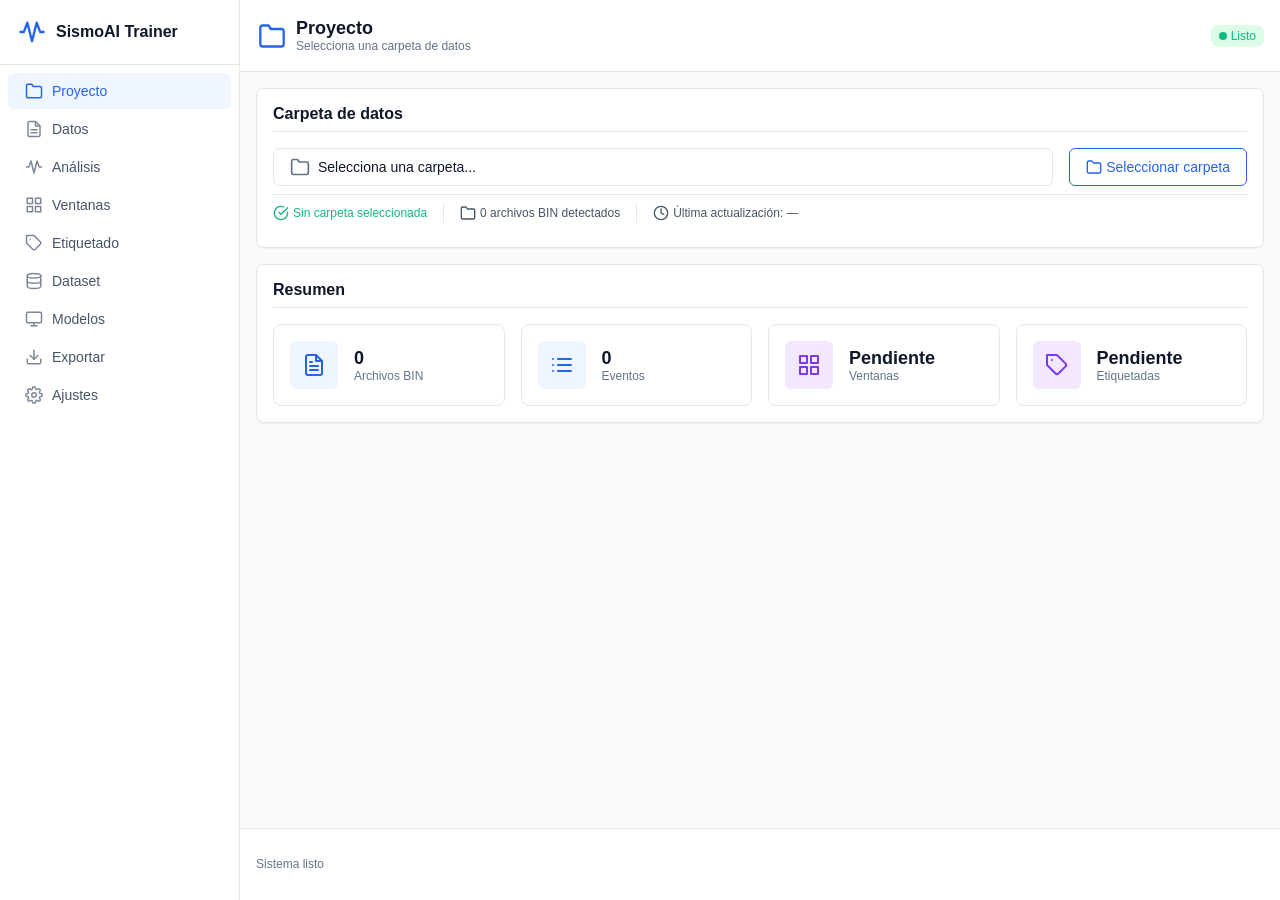
==== ui/index.html @ 37291e34 "feat(models): load models stylesheet" ====
<!DOCTYPE html>
<html lang="es">
<head>
  <meta charset="UTF-8">
  <meta name="viewport" content="width=device-width, initial-scale=1.0">
  <title>SismoAI Trainer</title>
  <link rel="stylesheet" href="css/variables.css">
  <link rel="stylesheet" href="css/layout.css">
  <link rel="stylesheet" href="css/components.css">
  <link rel="stylesheet" href="css/ventanas.css">
  <link rel="stylesheet" href="css/etiquetado.css">
  <link rel="stylesheet" href="css/dataset.css">
  <link rel="stylesheet" href="css/modelos.css">
</head>
<body>
  <div class="app-container">
    <!-- Sidebar -->
    <aside class="sidebar">
      <div class="sidebar-header">
        <div class="sidebar-logo">
          <div class="sidebar-logo-icon">
            <svg viewBox="0 0 24 24" fill="none" stroke="#2563EB" stroke-width="2" stroke-linecap="round" stroke-linejoin="round">
              <polyline points="2 12 5 12 8 4 12 20 16 4 19 12 22 12"/>
            </svg>
          </div>
          <span>SismoAI Trainer</span>
        </div>
      </div>
      <nav class="sidebar-nav">
        <a class="nav-item active" data-action="navigate" data-view="proyecto" href="#">
          <div class="nav-item-icon">
            <svg viewBox="0 0 24 24" fill="none" stroke="currentColor" stroke-width="2" stroke-linecap="round" stroke-linejoin="round">
              <path d="M22 19a2 2 0 0 1-2 2H4a2 2 0 0 1-2-2V5a2 2 0 0 1 2-2h5l2 3h9a2 2 0 0 1 2 2z"/>
            </svg>
          </div>
          <span>Proyecto</span>
        </a>
        <a class="nav-item" data-action="navigate" data-view="datos" href="#">
          <div class="nav-item-icon">
            <svg viewBox="0 0 24 24" fill="none" stroke="currentColor" stroke-width="2" stroke-linecap="round" stroke-linejoin="round">
              <path d="M14 2H6a2 2 0 0 0-2 2v16a2 2 0 0 0 2 2h12a2 2 0 0 0 2-2V8z"/>
              <polyline points="14 2 14 8 20 8"/>
              <line x1="16" y1="13" x2="8" y2="13"/>
              <line x1="16" y1="17" x2="8" y2="17"/>
            </svg>
          </div>
          <span>Datos</span>
        </a>
        <a class="nav-item" data-action="navigate" data-view="analisis" href="#">
          <div class="nav-item-icon">
            <svg viewBox="0 0 24 24" fill="none" stroke="currentColor" stroke-width="2" stroke-linecap="round" stroke-linejoin="round">
              <polyline points="2 12 5 12 8 4 12 20 16 4 19 12 22 12"/>
            </svg>
          </div>
          <span>Análisis</span>
        </a>
        <a class="nav-item" data-action="navigate" data-view="ventanas" href="#">
          <div class="nav-item-icon">
            <svg viewBox="0 0 24 24" fill="none" stroke="currentColor" stroke-width="2" stroke-linecap="round" stroke-linejoin="round">
              <rect x="3" y="3" width="7" height="7"/>
              <rect x="14" y="3" width="7" height="7"/>
              <rect x="14" y="14" width="7" height="7"/>
              <rect x="3" y="14" width="7" height="7"/>
            </svg>
          </div>
          <span>Ventanas</span>
        </a>
        <a class="nav-item" data-action="navigate" data-view="etiquetado" href="#">
          <div class="nav-item-icon">
            <svg viewBox="0 0 24 24" fill="none" stroke="currentColor" stroke-width="2" stroke-linecap="round" stroke-linejoin="round">
              <path d="M20.59 13.41l-7.17 7.17a2 2 0 0 1-2.83 0L2 12V2h10l8.59 8.59a2 2 0 0 1 0 2.82z"/>
              <line x1="7" y1="7" x2="7.01" y2="7"/>
            </svg>
          </div>
          <span>Etiquetado</span>
        </a>
        <a class="nav-item" data-action="navigate" data-view="dataset" href="#">
          <div class="nav-item-icon">
            <svg viewBox="0 0 24 24" fill="none" stroke="currentColor" stroke-width="2" stroke-linecap="round" stroke-linejoin="round">
              <ellipse cx="12" cy="5" rx="9" ry="3"/>
              <path d="M21 12c0 1.66-4 3-9 3s-9-1.34-9-3"/>
              <path d="M3 5v14c0 1.66 4 3 9 3s9-1.34 9-3V5"/>
            </svg>
          </div>
          <span>Dataset</span>
        </a>
        <a class="nav-item" data-action="navigate" data-view="modelos" href="#">
          <div class="nav-item-icon">
            <svg viewBox="0 0 24 24" fill="none" stroke="currentColor" stroke-width="2" stroke-linecap="round" stroke-linejoin="round">
              <rect x="2" y="3" width="20" height="14" rx="2" ry="2"/>
              <line x1="8" y1="21" x2="16" y2="21"/>
              <line x1="12" y1="17" x2="12" y2="21"/>
            </svg>
          </div>
          <span>Modelos</span>
        </a>
        <a class="nav-item" data-action="navigate" data-view="exportar" href="#">
          <div class="nav-item-icon">
            <svg viewBox="0 0 24 24" fill="none" stroke="currentColor" stroke-width="2" stroke-linecap="round" stroke-linejoin="round">
              <path d="M21 15v4a2 2 0 0 1-2 2H5a2 2 0 0 1-2-2v-4"/>
              <polyline points="7 10 12 15 17 10"/>
              <line x1="12" y1="15" x2="12" y2="3"/>
            </svg>
          </div>
          <span>Exportar</span>
        </a>
        <a class="nav-item" data-action="navigate" data-view="ajustes" href="#">
          <div class="nav-item-icon">
            <svg viewBox="0 0 24 24" fill="none" stroke="currentColor" stroke-width="2" stroke-linecap="round" stroke-linejoin="round">
              <circle cx="12" cy="12" r="3"/>
              <path d="M19.4 15a1.65 1.65 0 0 0 .33 1.82l.06.06a2 2 0 0 1 0 2.83 2 2 0 0 1-2.83 0l-.06-.06a1.65 1.65 0 0 0-1.82-.33 1.65 1.65 0 0 0-1 1.51V21a2 2 0 0 1-2 2 2 2 0 0 1-2-2v-.09A1.65 1.65 0 0 0 9 19.4a1.65 1.65 0 0 0-1.82.33l-.06.06a2 2 0 0 1-2.83 0 2 2 0 0 1 0-2.83l.06-.06a1.65 1.65 0 0 0 .33-1.82 1.65 1.65 0 0 0-1.51-1H3a2 2 0 0 1-2-2 2 2 0 0 1 2-2h.09A1.65 1.65 0 0 0 4.6 9a1.65 1.65 0 0 0-.33-1.82l-.06-.06a2 2 0 0 1 0-2.83 2 2 0 0 1 2.83 0l.06.06a1.65 1.65 0 0 0 1.82.33H9a1.65 1.65 0 0 0 1-1.51V3a2 2 0 0 1 2-2 2 2 0 0 1 2 2v.09a1.65 1.65 0 0 0 1 1.51 1.65 1.65 0 0 0 1.82-.33l.06-.06a2 2 0 0 1 2.83 0 2 2 0 0 1 0 2.83l-.06.06a1.65 1.65 0 0 0-.33 1.82V9a1.65 1.65 0 0 0 1.51 1H21a2 2 0 0 1 2 2 2 2 0 0 1-2 2h-.09a1.65 1.65 0 0 0-1.51 1z"/>
            </svg>
          </div>
          <span>Ajustes</span>
        </a>
      </nav>
    </aside>

    <!-- Main Content -->
    <main class="main-content">
      <!-- Topbar -->
      <header class="topbar">
        <div class="topbar-heading">
          <div class="topbar-heading-icon"><svg viewBox="0 0 24 24" fill="none" stroke="currentColor" stroke-width="2" stroke-linecap="round" stroke-linejoin="round"><polyline points="2 12 5 12 8 4 12 20 16 4 19 12 22 12"/></svg></div>
          <div><h1 class="topbar-title" id="topbar-title">Proyecto</h1><p class="topbar-subtitle" id="topbar-subtitle">Workspace</p></div>
        </div>
        <div class="topbar-spacer"></div>
        <div class="topbar-status" id="topbar-status">
          <div class="topbar-status-dot"></div>
          <span>Listo</span>
        </div>
      </header>

      <!-- View Container -->
      <div class="view-container" id="view-container">
        <!-- Views will be loaded here dynamically -->
        <div class="empty-state">
          <div class="empty-state-icon">📊</div>
          <div class="empty-state-title">SismoAI Trainer</div>
          <div class="empty-state-text">Selecciona una vista para comenzar</div>
        </div>
      </div>

      <!-- Footer -->
      <footer class="app-footer">
        <span id="app-footer-status">Sistema listo</span>
        <button class="btn btn-primary app-footer-action" id="btn-continue-labeling" data-action="footer-continue-labeling" type="button" hidden>Continuar a Etiquetado →</button><div class="ds-footer-controls" id="ds-footer-controls" hidden><label for="ds-name">Nombre del dataset</label><input id="ds-name" value="Sismos_Local_v01" maxlength="80"><span id="ds-version-note">Se guardará como versión v01 al generar.</span><button class="btn btn-primary app-footer-action" data-ds-action="generate" type="button">▤ Generar dataset</button></div><button class="btn btn-primary app-footer-action" id="btn-continue-dataset" data-action="footer-continue-dataset" type="button" hidden disabled>Continuar a Dataset →</button><button class="btn btn-primary app-footer-action" id="btn-footer-analysis" data-action="footer-analyze" type="button" hidden>Ver análisis →</button><button class="btn btn-primary app-footer-action" id="btn-footer-windows" data-action="footer-windows" type="button" hidden>Ir a Ventanas →</button>
      </footer>
    </main>
  </div>

  <!-- Scripts -->
  <script src="js/bridge.js"></script>
  <script src="js/charts.js"></script>
  <script src="js/app.js"></script>
  <script src="js/ventanas.js"></script>
  <script src="js/etiquetado.js"></script>
  <script src="js/dataset.js"></script>
  <script src="js/modelos.js"></script>
</body>
</html>
---- ui/css/variables.css ----
/* ===================================================================
   SismoAI Trainer — Variables de Diseño (Editables por el usuario)
   Extraídas de Penpot Design System V1.0.0
   =================================================================== */

:root {
  /* Tipografía */
  --font-family: 'Inter', -apple-system, BlinkMacSystemFont, "Segoe UI", Roboto, sans-serif;
  --font-size-xs: 11px;
  --font-size-sm: 12px;
  --font-size-base: 14px;
  --font-size-lg: 16px;
  --font-size-xl: 18px;
  --font-size-title: 20px;

  /* Fondos y Superficies */
  --color-bg-app: #F8FAFC;
  --color-bg-card: #FFFFFF;
  --color-bg-sidebar: #FFFFFF;
  --color-bg-hover: #F1F5F9;

  /* Bordes y Separadores */
  --color-border: #E2E8F0;
  --color-border-subtle: #CBD5E1;

  /* Textos */
  --color-text-primary: #0F172A;
  --color-text-secondary: #475569;
  --color-text-muted: #64748B;

  /* Colores de Marca y Estados */
  --color-primary: #2563EB;
  --color-primary-hover: #1D4ED8;
  --color-primary-light: #EFF6FF;

  --color-success: #10B981;
  --color-success-bg: #DCFCE7;

  --color-warning: #B45309;
  --color-warning-bg: #FEF3C7;

  --color-danger: #DC2626;
  --color-danger-bg: #FEE2E2;

  --color-accent-purple: #7C3AED;
  --color-accent-purple-light: #F3E8FF;

  /* Espaciados */
  --spacing-xs: 4px;
  --spacing-sm: 8px;
  --spacing-md: 16px;
  --spacing-lg: 24px;
  --spacing-xl: 32px;

  /* Bordes */
  --radius-sm: 4px;
  --radius-md: 6px;
  --radius-lg: 8px;

  /* Sombras */
  --shadow-sm: 0 1px 2px rgba(0, 0, 0, 0.05);
  --shadow-md: 0 4px 6px -1px rgba(0, 0, 0, 0.1);
  --shadow-lg: 0 10px 15px -3px rgba(0, 0, 0, 0.1);

  /* Layout */
  --sidebar-width: 240px;
  --topbar-height: 56px;

  /* Transiciones */
  --transition-fast: 150ms ease;
  --transition-base: 200ms ease;
}
---- ui/css/layout.css ----
/* ===================================================================
   SismoAI Trainer — Layout Principal
   Layout responsive que se ajusta al tamaño de la ventana
   =================================================================== */

* {
  margin: 0;
  padding: 0;
  box-sizing: border-box;
}

html, body {
  height: 100%;
  font-family: var(--font-family);
  font-size: var(--font-size-base);
  color: var(--color-text-primary);
  background-color: var(--color-bg-app);
  overflow: hidden;
}

/* -- Contenedor principal ------------------------------------------ */

.app-container {
  display: flex;
  width: 100vw;
  height: 100vh;
}

/* -- Sidebar -------------------------------------------------------- */

.sidebar {
  width: 240px;
  min-width: 240px;
  height: 100vh;
  background-color: var(--color-bg-sidebar);
  border-right: 1px solid var(--color-border);
  display: flex;
  flex-direction: column;
  overflow: hidden;
}

.sidebar-header {
  padding: var(--spacing-md);
  border-bottom: 1px solid var(--color-border);
  display: flex;
  align-items: center;
  gap: var(--spacing-sm);
}

.sidebar-logo {
  display: flex;
  align-items: center;
  gap: var(--spacing-sm);
}

.sidebar-logo-icon {
  width: 32px;
  height: 32px;
  display: flex;
  align-items: center;
  justify-content: center;
}

.sidebar-logo-icon svg {
  width: 28px;
  height: 28px;
}

.sidebar-logo span {
  font-size: var(--font-size-lg);
  font-weight: 600;
  color: var(--color-text-primary);
}

.sidebar-nav {
  padding: var(--spacing-sm);
  flex: 1;
  overflow-y: auto;
}

.nav-item {
  display: flex;
  align-items: center;
  gap: var(--spacing-sm);
  padding: var(--spacing-sm) var(--spacing-md);
  border-radius: var(--radius-md);
  color: var(--color-text-secondary);
  text-decoration: none;
  font-size: var(--font-size-base);
  cursor: pointer;
  transition: background-color var(--transition-fast);
  margin-bottom: 2px;
}

.nav-item:hover {
  background-color: var(--color-bg-hover);
  color: var(--color-text-primary);
}

.nav-item.active {
  background-color: var(--color-primary-light);
  color: var(--color-primary);
  font-weight: 500;
}

.nav-item-icon {
  width: 20px;
  height: 20px;
  display: flex;
  align-items: center;
  justify-content: center;
  opacity: 0.7;
}

.nav-item.active .nav-item-icon {
  opacity: 1;
}

.nav-item-icon svg {
  width: 18px;
  height: 18px;
}

/* -- Main Content ---------------------------------------------------- */

.main-content {
  flex: 1;
  min-width: 0;
  height: 100vh;
  display: flex;
  flex-direction: column;
  overflow: hidden;
}

/* -- Topbar ---------------------------------------------------------- */

.topbar {
  width: 100%;
  height: 72px;
  min-height: 72px;
  background-color: var(--color-bg-card);
  border-bottom: 1px solid var(--color-border);
  display: flex;
  align-items: center;
  padding: 0 var(--spacing-md);
  gap: var(--spacing-md);
  flex-shrink: 0;
}

.topbar-title {
  font-size: var(--font-size-xl);
  font-weight: 600;
  color: var(--color-text-primary);
}

.topbar-subtitle {
  font-size: var(--font-size-sm);
  color: var(--color-text-muted);
}

.topbar-spacer {
  flex: 1;
}

.topbar-status {
  display: flex;
  align-items: center;
  gap: var(--spacing-xs);
  padding: var(--spacing-xs) var(--spacing-sm);
  background-color: var(--color-success-bg);
  color: var(--color-success);
  border-radius: var(--radius-lg);
  font-size: var(--font-size-sm);
  font-weight: 500;
}

.topbar-status-dot {
  width: 8px;
  height: 8px;
  background-color: var(--color-success);
  border-radius: 50%;
}

/* -- View Container (Workspace) -------------------------------------- */

.view-container {
  flex: 1;
  min-height: 0;
  overflow: hidden;
  padding: var(--spacing-md);
  display: flex;
  flex-direction: column;
}

.view {
  display: none;
  flex: 1;
  min-height: 0;
  overflow: hidden;
}

.view.active {
  display: flex;
  flex-direction: column;
}

/* -- View Header ----------------------------------------------------- */

.view-header {
  display: flex;
  align-items: center;
  gap: var(--spacing-md);
  margin-bottom: var(--spacing-md);
  flex-shrink: 0;
}

.view-header-icon {
  width: 48px;
  height: 48px;
  display: flex;
  align-items: center;
  justify-content: center;
  color: var(--color-primary);
}

.view-header-icon svg {
  width: 40px;
  height: 40px;
}

.view-header-text h1 {
  font-size: var(--font-size-title);
  font-weight: 600;
  color: var(--color-text-primary);
}

.view-header-text p {
  font-size: var(--font-size-base);
  color: var(--color-text-muted);
}

/* -- Statusbar ------------------------------------------------------- */

.app-footer {
  width: 100%;
  height: 72px;
  min-height: 72px;
  box-sizing: border-box;
  padding: 0 var(--spacing-md);
  border-top: 1px solid var(--color-border);
  background-color: var(--color-bg-card);
  font-size: var(--font-size-sm);
  color: var(--color-text-muted);
  display: flex;
  align-items: center;
  flex-shrink: 0;
}

/* -- Datos Layout ---------------------------------------------------- */

.datos-layout {
  display: flex;
  gap: var(--spacing-md);
  flex: 1;
  min-height: 0;
  overflow: hidden;
}

.datos-panel {
  flex: 1;
  min-width: 0;
  display: flex;
  flex-direction: column;
  overflow: hidden;
}

.datos-panel .card {
  flex: 1;
  display: flex;
  flex-direction: column;
  overflow: hidden;
}

.datos-panel .card-body {
  flex: 1;
  overflow: auto;
}

.datos-detail {
  width: 400px;
  min-width: 400px;
  font-size: var(--font-size-sm);
  display: flex;
  flex-direction: column;
  overflow: hidden;
}

.datos-detail .card {
  flex: 1;
  display: flex;
  flex-direction: column;
  overflow: hidden;
}

.datos-detail .card-body {
  flex: 1;
  overflow-y: auto;
  display: flex;
  flex-direction: column;
}

.datos-detail .card-title {
  font-size: var(--font-size-base);
}

.datos-detail .table {
  font-size: var(--font-size-sm);
}

.datos-detail .table td,
.datos-detail .table th {
  padding: var(--spacing-xs) var(--spacing-sm);
}

.datos-detail h3 {
  font-size: var(--font-size-base);
}

.datos-detail h4 {
  font-size: var(--font-size-sm);
}

.datos-detail p {
  font-size: var(--font-size-xs);
}

/* -- Detail Sections ------------------------------------------------- */

.detail-section {
  margin-bottom: var(--spacing-md);
  flex-shrink: 0;
}

.detail-section-title {
  font-size: var(--font-size-sm);
  font-weight: 600;
  color: var(--color-text-secondary);
  margin-bottom: var(--spacing-sm);
  display: flex;
  align-items: center;
  gap: var(--spacing-xs);
}

.detail-section-title svg {
  width: 16px;
  height: 16px;
}

.detail-events-section {
  flex: 1;
  display: flex;
  flex-direction: column;
  overflow: hidden;
  min-height: 0;
}

.detail-events-section .table-container {
  flex: 1;
  overflow-y: auto;
  min-height: 0;
}

.detail-action-section {
  flex-shrink: 0;
  padding-top: var(--spacing-md);
  border-top: 1px solid var(--color-border);
  margin-top: auto;
}

/* -- Table Container Scrollable -------------------------------------- */

.table-container {
  overflow-x: auto;
  border: 1px solid var(--color-border);
  border-radius: var(--radius-md);
  background-color: var(--color-bg-card);
}

.table-container.scrollable {
  max-height: 300px;
  overflow-y: auto;
}

.table-container.scrollable thead {
  position: sticky;
  top: 0;
  z-index: 1;
  background-color: var(--color-bg-hover);
}

/* -- Responsive ------------------------------------------------------ */

@media (max-width: 1200px) {
  .datos-detail {
    width: 350px;
    min-width: 350px;
  }
}

@media (max-width: 992px) {
  .datos-layout {
    flex-direction: column;
  }

  .datos-detail {
    width: 100%;
    min-width: 0;
  }
}

@media (max-width: 768px) {
  .sidebar {
    width: 60px;
    min-width: 60px;
  }

  .sidebar-logo span,
  .nav-item span {
    display: none;
  }

  .nav-item {
    justify-content: center;
    padding: var(--spacing-sm);
  }
}


/* Status bar primary action */
.app-footer{display:grid;grid-template-columns:minmax(0,1fr) auto;align-items:center;gap:12px}
.app-footer > #app-footer-status{align-self:center;line-height:1.2}
footer.app-footer > button.app-footer-action{position:relative!important;top:-7px!important;right:auto!important;bottom:auto!important;transform:none!important;align-self:center!important;margin:0!important;justify-self:end;line-height:1.2}
.app-footer-action[hidden]{display:none}


.topbar-heading{display:flex;align-items:center;gap:var(--spacing-sm)}
.topbar-heading-icon{width:32px;height:32px;display:flex;align-items:center;justify-content:center;color:var(--color-primary);flex-shrink:0}
.topbar-heading-icon svg{width:28px;height:28px}
---- ui/css/components.css ----
/* ===================================================================
   SismoAI Trainer — Componentes UI
   Botones, tablas, tarjetas, badges, inputs
   =================================================================== */

/* -- Botones --------------------------------------------------------- */

.btn {
  display: inline-flex;
  align-items: center;
  justify-content: center;
  gap: var(--spacing-xs);
  padding: var(--spacing-sm) var(--spacing-md);
  font-family: var(--font-family);
  font-size: var(--font-size-base);
  font-weight: 500;
  border: 1px solid transparent;
  border-radius: var(--radius-md);
  cursor: pointer;
  transition: all var(--transition-fast);
  text-decoration: none;
  white-space: nowrap;
}

.btn:disabled {
  opacity: 0.5;
  cursor: not-allowed;
}

.btn-primary {
  background-color: var(--color-primary);
  color: white;
}

.btn-primary:hover:not(:disabled) {
  background-color: var(--color-primary-hover);
}

.btn-outline {
  background-color: var(--color-bg-card);
  color: var(--color-primary);
  border-color: var(--color-primary);
}

.btn-outline:hover:not(:disabled) {
  background-color: var(--color-primary-light);
}

.btn-secondary {
  background-color: var(--color-bg-card);
  color: var(--color-text-primary);
  border-color: var(--color-border);
}

.btn-secondary:hover:not(:disabled) {
  background-color: var(--color-bg-hover);
}

.btn-danger {
  background-color: var(--color-danger);
  color: white;
}

.btn-danger:hover:not(:disabled) {
  background-color: #B91C1C;
}

.btn-sm {
  padding: var(--spacing-xs) var(--spacing-sm);
  font-size: var(--font-size-sm);
}

.btn-lg {
  padding: var(--spacing-md) var(--spacing-lg);
  font-size: var(--font-size-lg);
}

/* -- Tarjetas -------------------------------------------------------- */

.card {
  background-color: var(--color-bg-card);
  border: 1px solid var(--color-border);
  border-radius: var(--radius-lg);
  padding: var(--spacing-md);
  box-shadow: var(--shadow-sm);
}

.card-header {
  display: flex;
  align-items: center;
  justify-content: space-between;
  margin-bottom: var(--spacing-md);
  padding-bottom: var(--spacing-sm);
  border-bottom: 1px solid var(--color-border);
}

.card-title {
  font-size: var(--font-size-lg);
  font-weight: 600;
  color: var(--color-text-primary);
}

.card-body {
  color: var(--color-text-secondary);
}

/* -- Summary Cards --------------------------------------------------- */

.summary-grid {
  display: grid;
  grid-template-columns: repeat(4, 1fr);
  gap: var(--spacing-md);
}

.summary-card {
  background-color: var(--color-bg-card);
  border: 1px solid var(--color-border);
  border-radius: var(--radius-lg);
  padding: var(--spacing-md);
  display: flex;
  align-items: center;
  gap: var(--spacing-md);
}

.summary-card-icon {
  width: 48px;
  height: 48px;
  border-radius: var(--radius-md);
  display: flex;
  align-items: center;
  justify-content: center;
  flex-shrink: 0;
}

.summary-card-icon.blue {
  background-color: var(--color-primary-light);
  color: var(--color-primary);
}

.summary-card-icon.purple {
  background-color: var(--color-accent-purple-light);
  color: var(--color-accent-purple);
}

.summary-card-icon svg {
  width: 24px;
  height: 24px;
}

.summary-card-content h3 {
  font-size: var(--font-size-xl);
  font-weight: 600;
  color: var(--color-text-primary);
}

.summary-card-content p {
  font-size: var(--font-size-sm);
  color: var(--color-text-muted);
}

/* -- Status Row ------------------------------------------------------ */

.status-row {
  display: flex;
  align-items: center;
  gap: var(--spacing-md);
  padding: var(--spacing-sm) 0;
  border-top: 1px solid var(--color-border);
  margin-top: var(--spacing-sm);
}

.status-item {
  display: flex;
  align-items: center;
  gap: var(--spacing-xs);
  font-size: var(--font-size-sm);
  color: var(--color-text-secondary);
}

.status-item.success {
  color: var(--color-success);
}

.status-item svg {
  width: 16px;
  height: 16px;
}

.status-divider {
  width: 1px;
  height: 20px;
  background-color: var(--color-border);
}

/* -- Tablas ---------------------------------------------------------- */

.table-container {
  overflow-x: auto;
  border: 1px solid var(--color-border);
  border-radius: var(--radius-md);
  background-color: var(--color-bg-card);
}

.table-container.scrollable {
  max-height: 300px;
  overflow-y: auto;
}

.table-container.scrollable thead {
  position: sticky;
  top: 0;
  z-index: 1;
  background-color: var(--color-bg-hover);
}

.table {
  width: 100%;
  border-collapse: collapse;
  font-size: var(--font-size-base);
}

.table th,
.table td {
  padding: var(--spacing-sm) var(--spacing-md);
  text-align: left;
  border-bottom: 1px solid var(--color-border);
}

.table th {
  background-color: var(--color-bg-hover);
  font-weight: 600;
  color: var(--color-text-primary);
  font-size: var(--font-size-sm);
  text-transform: uppercase;
  letter-spacing: 0.05em;
}

.table tbody tr:hover {
  background-color: var(--color-bg-hover);
}

.table tbody tr.selected {
  background-color: var(--color-primary-light);
}

/* -- Badges ---------------------------------------------------------- */

.badge {
  display: inline-flex;
  align-items: center;
  padding: 2px var(--spacing-sm);
  font-size: var(--font-size-xs);
  font-weight: 500;
  border-radius: var(--radius-sm);
  text-transform: uppercase;
  letter-spacing: 0.025em;
}

.badge-success {
  background-color: var(--color-success-bg);
  color: var(--color-success);
}

.badge-warning {
  background-color: var(--color-warning-bg);
  color: var(--color-warning);
}

.badge-danger {
  background-color: var(--color-danger-bg);
  color: var(--color-danger);
}

.badge-info {
  background-color: var(--color-primary-light);
  color: var(--color-primary);
}

/* -- Formularios ----------------------------------------------------- */

.form-group {
  margin-bottom: var(--spacing-md);
}

.form-label {
  display: block;
  margin-bottom: var(--spacing-xs);
  font-size: var(--font-size-sm);
  font-weight: 500;
  color: var(--color-text-secondary);
}

.form-input,
.form-select {
  width: 100%;
  padding: var(--spacing-sm) var(--spacing-md);
  font-family: var(--font-family);
  font-size: var(--font-size-base);
  color: var(--color-text-primary);
  background-color: var(--color-bg-card);
  border: 1px solid var(--color-border);
  border-radius: var(--radius-md);
  transition: border-color var(--transition-fast);
}

.form-input:focus,
.form-select:focus {
  outline: none;
  border-color: var(--color-primary);
  box-shadow: 0 0 0 3px var(--color-primary-light);
}

.form-input::placeholder {
  color: var(--color-text-muted);
}

.form-hint {
  margin-top: var(--spacing-xs);
  font-size: var(--font-size-xs);
  color: var(--color-text-muted);
}

/* -- Folder Input ---------------------------------------------------- */

.folder-input-wrapper {
  display: flex;
  gap: var(--spacing-md);
  align-items: stretch;
}

.folder-input {
  flex: 1;
  display: flex;
  align-items: center;
  gap: var(--spacing-sm);
  padding: var(--spacing-sm) var(--spacing-md);
  background-color: var(--color-bg-card);
  border: 1px solid var(--color-border);
  border-radius: var(--radius-md);
}

.folder-input svg {
  width: 20px;
  height: 20px;
  color: var(--color-text-muted);
  flex-shrink: 0;
}

.folder-input span {
  font-size: var(--font-size-base);
  color: var(--color-text-primary);
}

/* -- Inputs numéricos y sliders ------------------------------------- */

input[type="number"],
input[type="range"] {
  width: 100%;
  padding: var(--spacing-sm);
  font-family: var(--font-family);
  font-size: var(--font-size-base);
  color: var(--color-text-primary);
  background-color: var(--color-bg-card);
  border: 1px solid var(--color-border);
  border-radius: var(--radius-md);
}

input[type="range"] {
  padding: 0;
  height: 6px;
  -webkit-appearance: none;
  background: var(--color-border);
  border-radius: 3px;
}

input[type="range"]::-webkit-slider-thumb {
  -webkit-appearance: none;
  width: 18px;
  height: 18px;
  background: var(--color-primary);
  border-radius: 50%;
  cursor: pointer;
}

input[type="range"]::-moz-range-thumb {
  width: 18px;
  height: 18px;
  background: var(--color-primary);
  border-radius: 50%;
  cursor: pointer;
  border: none;
}

/* -- Checkboxes y radios --------------------------------------------- */

input[type="checkbox"],
input[type="radio"] {
  width: 16px;
  height: 16px;
  accent-color: var(--color-primary);
  cursor: pointer;
}

/* -- Paginación ------------------------------------------------------ */

.pagination {
  display: flex;
  align-items: center;
  justify-content: center;
  gap: var(--spacing-xs);
  margin-top: var(--spacing-md);
}

.pagination-btn {
  padding: var(--spacing-xs) var(--spacing-sm);
  font-size: var(--font-size-sm);
  border: 1px solid var(--color-border);
  background-color: var(--color-bg-card);
  border-radius: var(--radius-sm);
  cursor: pointer;
  transition: all var(--transition-fast);
}

.pagination-btn:hover:not(:disabled) {
  background-color: var(--color-bg-hover);
}

.pagination-btn.active {
  background-color: var(--color-primary);
  color: white;
  border-color: var(--color-primary);
}

.pagination-btn:disabled {
  opacity: 0.5;
  cursor: not-allowed;
}

/* -- Estado vacío / loading ------------------------------------------ */

.empty-state {
  display: flex;
  flex-direction: column;
  align-items: center;
  justify-content: center;
  padding: var(--spacing-xl);
  text-align: center;
  color: var(--color-text-muted);
}

.empty-state-icon {
  width: 64px;
  height: 64px;
  margin-bottom: var(--spacing-md);
  opacity: 0.5;
}

.empty-state-title {
  font-size: var(--font-size-lg);
  font-weight: 600;
  color: var(--color-text-secondary);
  margin-bottom: var(--spacing-xs);
}

.empty-state-text {
  font-size: var(--font-size-base);
}

/* -- Spinner --------------------------------------------------------- */

.spinner {
  width: 40px;
  height: 40px;
  border: 3px solid var(--color-border);
  border-top-color: var(--color-primary);
  border-radius: 50%;
  animation: spin 0.8s linear infinite;
  margin: var(--spacing-md) auto;
}

@keyframes spin {
  to { transform: rotate(360deg); }
}

/* -- Utilidades ------------------------------------------------------ */

.text-muted { color: var(--color-text-muted); }
.text-primary { color: var(--color-text-primary); }
.text-secondary { color: var(--color-text-secondary); }
.text-success { color: var(--color-success); }
.text-warning { color: var(--color-warning); }
.text-danger { color: var(--color-danger); }

.bg-primary { background-color: var(--color-primary); }
.bg-success { background-color: var(--color-success); }
.bg-warning { background-color: var(--color-warning); }
.bg-danger { background-color: var(--color-danger); }

.d-flex { display: flex; }
.d-none { display: none; }
.align-items-center { align-items: center; }
.justify-content-between { justify-content: space-between; }
.gap-sm { gap: var(--spacing-sm); }
.gap-md { gap: var(--spacing-md); }
.mt-sm { margin-top: var(--spacing-sm); }
.mt-md { margin-top: var(--spacing-md); }
.mb-sm { margin-bottom: var(--spacing-sm); }
.mb-md { margin-bottom: var(--spacing-md); }

/* -- Análisis: Header ----------------------------------------------- */

.analysis-header {
  display: flex;
  align-items: center;
  gap: var(--spacing-md);
  padding: var(--spacing-md);
  background-color: var(--color-bg-card);
  border: 1px solid var(--color-border);
  border-radius: var(--radius-lg);
  margin-bottom: var(--spacing-md);
}

.analysis-header-icon {
  width: 48px;
  height: 48px;
  border-radius: 50%;
  background-color: var(--color-primary);
  color: white;
  display: flex;
  align-items: center;
  justify-content: center;
  flex-shrink: 0;
}

.analysis-header-icon svg {
  width: 28px;
  height: 28px;
}

.analysis-header-text h1 {
  font-size: var(--font-size-title);
  font-weight: 600;
  color: var(--color-text-primary);
  line-height: 1.2;
}

.analysis-header-text p {
  font-size: var(--font-size-sm);
  color: var(--color-text-muted);
}

.analysis-header-controls {
  display: flex;
  flex-direction: column;
  gap: var(--spacing-sm);
  margin-left: auto;
  min-width: 58%;
  padding: var(--spacing-sm);
  background-color: var(--color-bg-card);
  border: 1px solid var(--color-border);
  border-radius: var(--radius-md);
}

.analysis-header-control-row {
  display: flex;
  align-items: center;
  justify-content: space-between;
  gap: var(--spacing-lg);
}

.analysis-file-selector {
  display: flex;
  align-items: center;
  gap: var(--spacing-sm);
}

.analysis-file-selector label {
  font-size: var(--font-size-sm);
  font-weight: 500;
  color: var(--color-text-secondary);
  white-space: nowrap;
}

.analysis-file-selector .form-select {
  width: 220px;
  font-size: var(--font-size-sm);
  padding: var(--spacing-xs) var(--spacing-sm);
}

.analysis-event-nav {
  display: flex;
  align-items: center;
  gap: var(--spacing-sm);
}

.analysis-event-nav label {
  font-size: var(--font-size-sm);
  font-weight: 500;
  color: var(--color-text-secondary);
  white-space: nowrap;
}

.analysis-event-counter {
  font-size: var(--font-size-base);
  font-weight: 500;
  color: var(--color-text-primary);
  min-width: 70px;
  text-align: center;
}

/* -- Análisis: Time Info -------------------------------------------- */

.analysis-time-info {
  display: flex;
  justify-content: space-between;
  gap: var(--spacing-md);
  padding: 0 var(--spacing-xs);
  background: transparent;
  border: 0;
  border-radius: 0;
  margin-bottom: 0;
  font-size: var(--font-size-sm);
  color: var(--color-text-muted);
}

.analysis-time-info strong {
  color: var(--color-text-primary);
  font-weight: 500;
}

/* -- Análisis: Tabs ------------------------------------------------- */

.analysis-tabs {
  display: flex;
  gap: var(--spacing-xs);
  margin-bottom: var(--spacing-md);
  background-color: var(--color-bg-card);
  border: 1px solid var(--color-border);
  border-radius: var(--radius-lg);
  padding: var(--spacing-xs);
}

.analysis-tab {
  display: flex;
  align-items: center;
  gap: var(--spacing-sm);
  padding: var(--spacing-sm) var(--spacing-md);
  font-family: var(--font-family);
  font-size: var(--font-size-sm);
  font-weight: 500;
  color: var(--color-text-secondary);
  background: transparent;
  border: none;
  border-radius: var(--radius-md);
  cursor: pointer;
  transition: all var(--transition-fast);
  flex: 1;
  justify-content: center;
}

.analysis-tab svg {
  width: 16px;
  height: 16px;
}

.analysis-tab:hover {
  background-color: var(--color-bg-hover);
  color: var(--color-text-primary);
}

.analysis-tab.active {
  background-color: var(--color-primary-light);
  color: var(--color-primary);
}

/* -- Análisis: Main Layout ------------------------------------------ */

.analysis-main {
  display: flex;
  gap: var(--spacing-md);
  flex: 1;
  min-height: 0;
  overflow: hidden;
}

.analysis-charts-area {
  flex: 1;
  min-width: 0;
  display: flex;
  flex-direction: column;
  gap: var(--spacing-md);
  overflow-y: auto;
}

.analysis-sidebar {
  width: 320px;
  min-width: 320px;
  display: flex;
  flex-direction: column;
  gap: var(--spacing-md);
  overflow-y: auto;
}

/* -- Análisis: Chart Cards ------------------------------------------ */

.analysis-chart-card {
  background-color: var(--color-bg-card);
  border: 1px solid var(--color-border);
  border-radius: var(--radius-lg);
  overflow: hidden;
}

.analysis-chart-header {
  display: flex;
  align-items: center;
  justify-content: space-between;
  padding: var(--spacing-sm) var(--spacing-md);
  border-bottom: 1px solid var(--color-border);
  background-color: var(--color-bg-hover);
}

.analysis-chart-title {
  display: flex;
  align-items: center;
  gap: var(--spacing-sm);
  font-size: var(--font-size-sm);
  font-weight: 600;
  color: var(--color-text-primary);
}

.analysis-chart-color {
  width: 12px;
  height: 12px;
  border-radius: 2px;
  display: inline-block;
}

.analysis-chart-color.geophone {
  background-color: #2563EB;
}

.analysis-chart-color.mpu {
  background-color: #7C3AED;
}

.analysis-chart-freq {
  font-size: var(--font-size-sm);
  color: var(--color-text-muted);
  font-weight: 500;
}

.analysis-chart-body {
  padding: var(--spacing-md);
}

.analysis-canvas {
  width: 100%;
  height: 220px;
  display: block;
}

.analysis-chart-cursor-info {
  margin-top: var(--spacing-sm);
  font-size: var(--font-size-xs);
  color: var(--color-text-muted);
  text-align: center;
}

/* -- Análisis: Sidebar Info Cards ----------------------------------- */

.analysis-info-card {
  background-color: var(--color-bg-card);
  border: 1px solid var(--color-border);
  border-radius: var(--radius-lg);
  overflow: hidden;
}

.analysis-info-header {
  display: flex;
  align-items: center;
  gap: var(--spacing-sm);
  padding: var(--spacing-sm) var(--spacing-md);
  border-bottom: 1px solid var(--color-border);
  background-color: var(--color-bg-hover);
}

.analysis-info-header svg {
  width: 16px;
  height: 16px;
  color: var(--color-text-secondary);
}

.analysis-info-header h3 {
  font-size: var(--font-size-sm);
  font-weight: 600;
  color: var(--color-text-primary);
}

.analysis-info-body {
  padding: var(--spacing-md);
}

.analysis-info-table {
  width: 100%;
  border-collapse: collapse;
  font-size: var(--font-size-sm);
}

.analysis-info-table td {
  padding: var(--spacing-xs) 0;
  border: none;
}

.analysis-info-table td:first-child {
  color: var(--color-text-muted);
  padding-right: var(--spacing-sm);
}

.analysis-info-table td:last-child {
  color: var(--color-text-primary);
  font-weight: 500;
  text-align: right;
}

/* -- Análisis: Metric Tabs ------------------------------------------ */

.analysis-metric-tabs {
  display: flex;
  gap: var(--spacing-xs);
  margin-bottom: var(--spacing-md);
  background-color: var(--color-bg-hover);
  border-radius: var(--radius-md);
  padding: 2px;
}

.analysis-metric-tab {
  flex: 1;
  padding: var(--spacing-xs) var(--spacing-sm);
  font-family: var(--font-family);
  font-size: var(--font-size-xs);
  font-weight: 500;
  color: var(--color-text-secondary);
  background: transparent;
  border: none;
  border-radius: var(--radius-sm);
  cursor: pointer;
  transition: all var(--transition-fast);
}

.analysis-metric-tab:hover {
  color: var(--color-text-primary);
}

.analysis-metric-tab.active {
  background-color: var(--color-primary);
  color: white;
}

/* -- Análisis: Actions ---------------------------------------------- */

.analysis-actions {
  margin-top: auto;
}

/* -- Análisis: STA/LTA Results -------------------------------------- */

.analysis-stalta-results {
  display: flex;
  flex-direction: column;
  gap: var(--spacing-md);
}

.analysis-stalta-item h4 {
  font-size: var(--font-size-sm);
  font-weight: 600;
  color: var(--color-text-secondary);
  margin-bottom: var(--spacing-sm);
}

.analysis-stalta-item p {
  font-size: var(--font-size-xs);
  color: var(--color-text-muted);
  margin-top: var(--spacing-xs);
}

/* -- Análisis: Spectrum Results ------------------------------------- */

.analysis-spectrum-results {
  display: flex;
  flex-direction: column;
  gap: var(--spacing-md);
  margin-top: var(--spacing-md);
}

.analysis-spectrum-item h4 {
  font-size: var(--font-size-sm);
  font-weight: 600;
  color: var(--color-text-secondary);
  margin-bottom: var(--spacing-sm);
}

.analysis-spectrum-item table {
  width: 100%;
  border-collapse: collapse;
  font-size: var(--font-size-xs);
  margin-top: var(--spacing-sm);
}

.analysis-spectrum-item td {
  padding: var(--spacing-xs) 0;
  border: none;
}

.analysis-spectrum-item td:first-child {
  color: var(--color-text-muted);
}

.analysis-spectrum-item td:last-child {
  color: var(--color-text-primary);
  font-weight: 500;
  text-align: right;
}

.analysis-spectrum-item p {
  font-size: var(--font-size-xs);
  color: var(--color-text-muted);
  margin-top: var(--spacing-xs);
}

/* -- Análisis: Responsive ------------------------------------------- */

@media (max-width: 1200px) {
  .analysis-sidebar {
    width: 280px;
    min-width: 280px;
  }
}

@media (max-width: 992px) {
  .analysis-main {
    flex-direction: column;
  }

  .analysis-sidebar {
    width: 100%;
    min-width: 0;
  }

  .analysis-header {
    flex-wrap: wrap;
  }

  .analysis-header-controls {
    width: 100%;
    margin-left: 0;
    justify-content: space-between;
  }
}



/* -- Ajuste de distribución del workspace de Análisis ---------------- */
#analysis-content {
  display: flex;
  flex-direction: column;
  flex: 1;
  min-height: 0;
  overflow: hidden;
}

.analysis-header {
  flex-shrink: 0;
}

.analysis-main {
  flex: 1;
  min-height: 0;
  align-items: stretch;
}

.analysis-charts-area {
  flex: 1 1 0;
  min-width: 0;
}

.analysis-charts-area > .analysis-tabs {
  flex: 0 0 auto;
  width: 100%;
}

.analysis-sidebar {
  flex: 0 0 320px;
  width: 320px;
  min-width: 320px;
}

.submenu-content {
  min-width: 0;
}

@media (max-width: 1200px) {
  .analysis-sidebar {
    flex-basis: 280px;
    width: 280px;
    min-width: 280px;
  }
}

@media (max-width: 992px) {
  #analysis-content {
    overflow-y: auto;
  }
  .analysis-main {
    overflow: visible;
  }
  .analysis-charts-area {
    overflow: visible;
  }
  .analysis-sidebar {
    flex: 0 0 auto;
  }
}


/* -- Análisis: adaptación a ventana normal y maximizada ------------- */
#analysis-content {
  display: flex;
  flex: 1 1 auto;
  flex-direction: column;
  width: 100%;
  height: 100%;
  min-width: 0;
  min-height: 0;
  overflow: hidden;
}

#analysis-content > .analysis-header {
  flex: 0 0 auto;
  min-width: 0;
  margin-bottom: 12px;
  padding: 12px 14px;
  gap: 12px;
}

.analysis-header-text {
  min-width: 190px;
  flex: 0 1 34%;
}

.analysis-header-text h1 {
  font-size: clamp(18px, 1.35vw, 24px);
}

.analysis-header-controls {
  flex: 1 1 auto;
  min-width: 0;
  width: auto;
  padding: 8px 10px;
  gap: 6px;
}

.analysis-header-control-row {
  gap: 10px;
}

.analysis-file-selector {
  min-width: 0;
  flex: 1 1 50%;
}

.analysis-file-selector .form-select {
  width: min(100%, 260px);
  min-width: 110px;
}

.analysis-event-nav {
  flex: 0 0 auto;
}

.analysis-main {
  flex: 1 1 0;
  min-height: 0;
  min-width: 0;
  overflow: hidden;
  gap: 12px;
  align-items: stretch;
}

.analysis-charts-area {
  flex: 1 1 0;
  min-width: 0;
  min-height: 0;
  overflow-x: hidden;
  overflow-y: auto;
  padding-right: 2px;
}

.analysis-tabs {
  flex: 0 0 auto;
  position: sticky;
  top: 0;
  z-index: 2;
  margin-bottom: 10px;
}

.submenu-content {
  flex: 0 0 auto;
  min-width: 0;
  width: 100%;
}

.analysis-chart-card {
  width: 100%;
  min-width: 0;
}

.analysis-chart-body {
  min-width: 0;
  padding: 10px 12px;
}

.analysis-canvas {
  display: block;
  width: 100% !important;
  max-width: 100%;
  height: clamp(150px, 22vh, 250px) !important;
}

.analysis-sidebar {
  flex: 0 0 clamp(270px, 25vw, 350px);
  width: clamp(270px, 25vw, 350px);
  min-width: 0;
  min-height: 0;
  overflow-x: hidden;
  overflow-y: auto;
  gap: 10px;
  padding-right: 2px;
}

.analysis-info-header {
  padding: 7px 10px;
}

.analysis-info-body {
  padding: 9px 10px;
}

.analysis-info-table {
  font-size: 12px;
  table-layout: fixed;
}

.analysis-info-table td {
  padding: 3px 0;
  overflow-wrap: anywhere;
  vertical-align: top;
}

.analysis-info-table td:first-child {
  width: 48%;
}

.analysis-info-table td:last-child {
  width: 52%;
}

.analysis-info-header h3 {
  font-size: 13px;
}

.analysis-info-card .form-group {
  margin-bottom: 8px;
}

.analysis-info-card .form-label {
  font-size: 12px;
  margin-bottom: 3px;
}

.analysis-info-card .form-input,
.analysis-info-card .form-select {
  min-height: 32px;
  padding: 5px 8px;
  font-size: 13px;
}

.analysis-actions {
  flex: 0 0 auto;
  margin-top: 0;
}

@media (max-height: 760px) {
  #analysis-content > .analysis-header {
    padding: 8px 10px;
    margin-bottom: 8px;
  }
  .analysis-header-icon {
    width: 38px;
    height: 38px;
  }
  .analysis-main { gap: 8px; }
  .analysis-tabs { margin-bottom: 8px; }
  .analysis-chart-body { padding: 7px 9px; }
  .analysis-canvas { height: clamp(125px, 19vh, 190px) !important; }
  .analysis-info-body { padding: 7px 9px; }
  .analysis-sidebar { gap: 7px; }
}

@media (max-width: 1050px) {
  .analysis-header-text { flex-basis: 25%; }
  .analysis-sidebar {
    flex-basis: 260px;
    width: 260px;
  }
}

@media (max-width: 820px) {
  #analysis-content { overflow-y: auto; }
  .analysis-header { flex-wrap: wrap; }
  .analysis-header-controls { flex-basis: 100%; }
  .analysis-main {
    flex-direction: column;
    overflow: visible;
  }
  .analysis-charts-area { overflow: visible; }
  .analysis-sidebar {
    width: 100%;
    flex: 0 0 auto;
    overflow: visible;
  }
}


/* Distribución adaptable del área de análisis */
.analysis-charts-area,
.analysis-sidebar,
.analysis-chart-body {
  min-width: 0;
  min-height: 0;
}

.analysis-charts-area {
  overflow-x: hidden;
  overflow-y: auto;
  scrollbar-gutter: stable;
}

.analysis-canvas {
  min-height: 180px;
}

@media (max-height: 800px) {
  .analysis-canvas {
    min-height: 160px;
  }
}

/* Resolución de distribución: las gráficas usan el alto disponible sin scrollbar propio */
@media (min-width: 821px) {
  .analysis-charts-area {
    display: flex;
    flex: 1 1 0;
    flex-direction: column;
    min-height: 0;
    overflow: hidden;
    padding-right: 0;
  }

  .analysis-charts-area > .submenu-content:not([style*="display: none"]) {
    display: flex;
    flex: 1 1 0;
    flex-direction: column;
    min-height: 0;
    gap: 8px;
    overflow: hidden;
  }

  .analysis-charts-area > .submenu-content:not([style*="display: none"]) > .analysis-chart-card {
    flex: 1 1 0;
    min-height: 0;
    display: flex;
    flex-direction: column;
  }

  .analysis-chart-card > .analysis-chart-body {
    flex: 1 1 auto;
    min-height: 0;
    display: flex;
    flex-direction: column;
  }

  .analysis-chart-body > .analysis-canvas {
    flex: 0 0 auto;
    height: clamp(125px, 22vh, 230px) !important;
    min-height: 125px;
    max-height: none;
  }

  /* La visibilidad de cada submenú la controla updateSubmenuVisibility()
     mediante el estilo inline; no forzar display en Señales. */

  #submenu-content-senales > .analysis-chart-card,
  #submenu-content-stalta > .analysis-chart-card {
    display: block;
    flex: none;
    height: auto;
  }

  #submenu-content-senales .analysis-chart-body,
  #submenu-content-stalta .analysis-chart-body {
    display: block;
    height: auto;
  }
}


/* Ajuste final de Análisis: sin scroll interno y gráficas distribuidas en el alto disponible */
@media (min-width: 821px) {
  #analysis-content { height: 100%; min-height: 0; overflow: hidden !important; }
  .analysis-main { flex: 1 1 0; min-height: 0; overflow: hidden !important; }
  .analysis-charts-area { flex: 1 1 0; min-height: 0; overflow: hidden !important; scrollbar-width: none; }
  .analysis-charts-area::-webkit-scrollbar { display: none; }
  .analysis-charts-area > .submenu-content:not([style*="display: none"]) { flex: 1 1 0; height: 100%; min-height: 0; }
  .analysis-charts-area > .submenu-content:not([style*="display: none"]) > .analysis-chart-card { flex: 1 1 0; min-height: 0; }
  .analysis-chart-card > .analysis-chart-body { flex: 1 1 0; min-height: 0; }
  .analysis-chart-body > .analysis-canvas { min-height: 0 !important; }
}


/* Señales: reducción acumulada de 10 px por canvas.
   Una única regla evita que una declaración posterior restaure la altura anterior. */
#submenu-content-senales .analysis-canvas {
  height: 210px;
}
@media (min-width: 821px) {
  #submenu-content-senales .analysis-canvas {
    height: calc(clamp(125px, 22vh, 230px) - 10px) !important;
  }
}


/* Sidebar de Análisis: tarjetas compactas, sin estirar ni recortar contenido. */
.analysis-sidebar {
  min-height: 0;
  overflow: hidden;
  gap: 8px;
}

.analysis-sidebar > .analysis-info-card {
  flex: 0 0 auto;
  min-height: 0;
}

.analysis-sidebar > .analysis-actions {
  flex: 0 0 auto;
}

#stalta-config-card {
  flex: 0 0 auto;
  min-height: 0;
  overflow: visible;
}

#stalta-config-card .analysis-info-body {
  display: block;
}

@media (min-width: 821px) and (max-height: 900px) {
  .analysis-sidebar { gap: 5px; }

  .analysis-sidebar .analysis-info-header { padding: 5px 8px; }
  .analysis-sidebar .analysis-info-header h3 { font-size: 12px; line-height: 1.1; }
  .analysis-sidebar .analysis-info-body { padding: 5px 8px; }
  .analysis-sidebar .analysis-info-table { font-size: 11px; line-height: 1.05; }
  .analysis-sidebar .analysis-info-table td { padding: 1px 0; }

  #stalta-config-card .analysis-info-body { padding: 5px 8px; }
  #stalta-config-card .d-flex { gap: 6px; }
  #stalta-config-card .form-group { margin-bottom: 4px; min-width: 0; }
  #stalta-config-card .form-label {
    font-size: 11px;
    line-height: 1.05;
    margin-bottom: 2px;
  }
  #stalta-config-card .form-input,
  #stalta-config-card .form-select {
    box-sizing: border-box;
    width: 100%;
    min-width: 0;
    height: 27px;
    min-height: 27px;
    padding: 2px 6px;
    font-size: 12px;
  }

  .analysis-sidebar .analysis-metric-tabs { margin-bottom: 4px; }
  .analysis-sidebar .analysis-metric-tab {
    min-height: 24px;
    padding: 2px 5px;
    font-size: 11px;
  }
}

@media (min-width: 821px) and (max-height: 740px) {
  .analysis-sidebar { gap: 3px; }
  .analysis-sidebar .analysis-info-header { padding: 3px 7px; }
  .analysis-sidebar .analysis-info-header h3 { font-size: 10px; }
  .analysis-sidebar .analysis-info-body { padding: 3px 7px; }
  .analysis-sidebar .analysis-info-table { font-size: 9px; }
  .analysis-sidebar .analysis-info-table td { padding: 0; }

  #stalta-config-card .analysis-info-body { padding: 3px 7px; }
  #stalta-config-card .form-group { margin-bottom: 2px; }
  #stalta-config-card .form-label { font-size: 9px; margin-bottom: 1px; }
  #stalta-config-card .form-input,
  #stalta-config-card .form-select {
    height: 22px;
    min-height: 22px;
    padding: 1px 5px;
    font-size: 10px;
  }

  .analysis-sidebar .analysis-metric-tab { min-height: 19px; font-size: 9px; }
}

@media (max-width: 820px) {
  /* En ventanas estrechas, el documento adapta su altura; no se comprimen
     las tarjetas hasta hacer ilegibles sus campos. */
  .analysis-sidebar {
    overflow: visible;
    gap: 8px;
  }
  .analysis-sidebar > .analysis-info-card { flex: 0 0 auto; }
  #stalta-config-card { flex: 0 0 auto; }
}


/* STA/LTA maximizado: reducir la altura acumulada de controles para liberar
   espacio vertical al botón de navegación, sin introducir scrollbars. */
@media (min-width: 821px) {
  #stalta-config-card .analysis-info-body {
    padding-top: 4px;
    padding-bottom: 4px;
  }

  #stalta-config-card .form-group {
    margin-bottom: 2px;
  }

  #stalta-config-card .form-label {
    font-size: 10px;
    line-height: 1;
    margin-bottom: 1px;
  }

  #stalta-config-card .form-input,
  #stalta-config-card .form-select {
    height: 23px;
    min-height: 23px;
    padding: 1px 6px;
    font-size: 11px;
    line-height: 1.1;
  }

  #stalta-config-card .d-flex {
    gap: 5px;
  }

  .analysis-sidebar {
    gap: 4px;
  }

  .analysis-sidebar .analysis-info-header {
    padding-top: 4px;
    padding-bottom: 4px;
  }

  .analysis-sidebar .analysis-info-body {
    padding-top: 4px;
    padding-bottom: 4px;
  }

  .analysis-sidebar .analysis-info-table {
    font-size: 10px;
    line-height: 1;
  }

  .analysis-sidebar .analysis-info-table td {
    padding-top: 1px;
    padding-bottom: 1px;
  }

  .analysis-sidebar .analysis-metric-tabs {
    margin-bottom: 3px;
    padding: 1px;
  }

  .analysis-sidebar .analysis-metric-tab {
    min-height: 22px;
    padding: 1px 4px;
    font-size: 10px;
  }

  .analysis-actions button {
    min-height: 26px;
    padding-top: 2px;
    padding-bottom: 2px;
    font-size: 11px;
    line-height: 1.1;
  }
}


/* Evitar tarjetas de gráficas sobredimensionadas: altura según su contenido,
   no estirar cada tarjeta para llenar todo el panel. */
@media (min-width: 821px) {
  .analysis-charts-area > .submenu-content:not([style*="display: none"]) {
    flex: 0 0 auto !important;
    height: auto !important;
    overflow: visible;
    gap: 8px;
  }

  .analysis-charts-area > .submenu-content:not([style*="display: none"]) > .analysis-chart-card {
    flex: 0 0 auto !important;
    height: auto !important;
    min-height: 0;
  }

  .analysis-chart-card > .analysis-chart-body {
    flex: 0 0 auto !important;
    min-height: 0;
  }

  .analysis-chart-body > .analysis-canvas {
    flex: 0 0 auto;
    height: clamp(125px, 22vh, 210px) !important;
    min-height: 125px !important;
  }
}


/* Espectrograma: composición de dos mapas apilados y controles en el panel lateral. */
#submenu-content-espectrograma {
  gap: 8px;
}
#submenu-content-espectrograma .spectrogram-chart-card {
  flex: 1 1 0;
  min-height: 0;
  display: flex;
  flex-direction: column;
}
.spectrogram-readout {
  padding: 3px 10px 0;
  color: var(--color-text-muted);
  font-size: 10px;
  line-height: 1.2;
  min-height: 17px;
}
#submenu-content-espectrograma .spectrogram-canvas-wrap {
  flex: 1 1 0;
  min-height: 0;
  padding: 0 8px 7px;
}
#submenu-content-espectrograma .spectrogram-canvas {
  height: clamp(180px, 28vh, 300px) !important;
  min-height: 150px;
}
.spectrogram-settings {
  display: grid;
  grid-template-columns: minmax(85px, 1fr) minmax(100px, 1.25fr);
  align-items: center;
  gap: 5px 8px;
  font-size: 12px;
}
.spectrogram-settings .form-select {
  width: 100%;
  min-width: 0;
  height: 29px;
  padding: 4px 8px;
  font-size: 12px;
}
.spectrogram-params-note {
  grid-column: 1 / -1;
  color: var(--color-text-muted);
  font-size: 10px;
  line-height: 1.25;
}
@media (min-width: 821px) {
  #submenu-content-espectrograma {
    flex: 1 1 0 !important;
    height: 100%;
    overflow: hidden;
  }
}


/* Frecuencia: misma composición espacial que Señales y STA/LTA. */
#submenu-content-frecuencia {
  display: flex;
  flex-direction: column;
  gap: var(--spacing-md);
}
#submenu-content-frecuencia > .frequency-chart-card {
  display: flex;
  flex: 1 1 0;
  flex-direction: column;
  min-height: 0;
}
#submenu-content-frecuencia .frequency-chart-meta {
  flex: 0 0 auto;
  padding: 5px 8px 2px;
  color: var(--color-text-secondary);
  font-size: var(--font-size-xs);
  line-height: 1.25;
}
#submenu-content-frecuencia .frequency-chart-meta span {
  color: var(--color-text-muted);
}
#submenu-content-frecuencia .frequency-canvas-wrap {
  display: flex;
  flex: 1 1 0;
  min-height: 0;
  padding: 0 5px 4px;
}
#submenu-content-frecuencia .frequency-canvas {
  width: 100%;
  height: 100%;
  min-height: 0 !important;
}
.spectrum-settings {
  display: grid;
  grid-template-columns: 1fr minmax(110px, 1.2fr);
  align-items: center;
  gap: 5px 8px;
}
.spectrum-settings .form-select {
  width: 100%;
  min-width: 0;
}


/* Mantener Señales como referencia intacta; igualar únicamente las otras pestañas. */
@media (min-width: 821px) {
  #submenu-content-stalta,
  #submenu-content-espectrograma,
  #submenu-content-frecuencia {
    display: flex;
    flex: 0 0 auto !important;
    flex-direction: column;
    gap: 8px;
    height: auto !important;
    min-height: 0;
    overflow: visible;
  }

  #submenu-content-stalta > .analysis-chart-card,
  #submenu-content-espectrograma > .analysis-chart-card,
  #submenu-content-frecuencia > .analysis-chart-card {
    display: block;
    flex: 0 0 auto !important;
    height: auto !important;
    min-height: 0;
  }

  #submenu-content-stalta .analysis-chart-body,
  #submenu-content-espectrograma .analysis-chart-body,
  #submenu-content-frecuencia .analysis-chart-body {
    display: block;
    height: auto !important;
    min-height: 0;
    padding: var(--spacing-md);
  }

  #submenu-content-stalta .analysis-canvas,
  #submenu-content-espectrograma .analysis-canvas,
  #submenu-content-frecuencia .analysis-canvas {
    display: block;
    width: 100%;
    height: calc(clamp(125px, 22vh, 230px) - 10px) !important;
    min-height: 125px !important;
    max-height: none;
  }
}

#submenu-content-espectrograma .spectrogram-readout,
#submenu-content-frecuencia .frequency-chart-meta {
  margin-top: var(--spacing-sm);
  padding: 0;
  min-height: 0;
  font-size: var(--font-size-xs);
  line-height: 1.3;
  text-align: center;
}


/* Igualar STA/LTA, Espectrograma y Frecuencia a la geometría de Señales.
   Sin scroll: dos tarjetas de altura natural y canvases con la misma altura. */
@media (min-width: 821px) {
  .analysis-charts-area {
    overflow: hidden !important;
    scrollbar-width: none !important;
    padding-right: 0;
  }
  .analysis-charts-area::-webkit-scrollbar {
    display: none !important;
  }

  #submenu-content-stalta,
  #submenu-content-espectrograma,
  #submenu-content-frecuencia {
    display: flex;
    flex: 0 0 auto !important;
    flex-direction: column;
    gap: var(--spacing-md);
    height: auto !important;
    min-height: 0;
    overflow: hidden !important;
  }

  #submenu-content-stalta > .analysis-chart-card,
  #submenu-content-espectrograma > .analysis-chart-card,
  #submenu-content-frecuencia > .analysis-chart-card,
  #submenu-content-frecuencia > .frequency-chart-card {
    display: block;
    flex: 0 0 auto !important;
    height: auto !important;
    min-height: 0;
  }

  #submenu-content-stalta .analysis-chart-body,
  #submenu-content-espectrograma .analysis-chart-body,
  #submenu-content-frecuencia .analysis-chart-body {
    display: block;
    height: auto !important;
    min-height: 0;
    padding: 10px 12px;
  }

  #submenu-content-stalta .analysis-canvas,
  #submenu-content-frecuencia .analysis-canvas,
  #submenu-content-frecuencia .frequency-canvas {
    display: block;
    width: 100% !important;
    height: calc(clamp(125px, 22vh, 230px) - 10px) !important;
    min-height: 0 !important;
    max-height: none;
  }

  #submenu-content-espectrograma .spectrogram-chart-card {
    display: block;
    flex: 0 0 auto !important;
    height: auto !important;
    min-height: 0;
  }
  #submenu-content-espectrograma .spectrogram-canvas-wrap {
    display: block;
    height: auto;
    min-height: 0;
    padding: 0 8px 7px;
  }
  #submenu-content-espectrograma .spectrogram-canvas {
    display: block;
    width: 100% !important;
    height: calc(clamp(125px, 22vh, 230px) - 10px) !important;
    min-height: 0 !important;
    max-height: none;
  }
}


/* Panel visual único: pestañas y gráficas comparten el mismo marco y altura útil. */
@media (min-width: 821px) {
  .analysis-charts-area {
    display: flex;
    flex-direction: column;
    min-height: 0;
    overflow: hidden !important;
    padding: 0;
  }

  .analysis-visual-panel {
    display: flex;
    flex: 1 1 0;
    flex-direction: column;
    min-width: 0;
    min-height: 0;
    height: 100%;
    padding: 8px;
    gap: 8px;
    overflow: hidden;
    background: var(--color-bg-card);
    border: 1px solid var(--color-border);
    border-radius: var(--radius-lg);
  }

  .analysis-visual-panel > .analysis-tabs {
    position: static;
    flex: 0 0 auto;
    width: 100%;
    margin: 0;
    padding: 4px;
    background: var(--color-bg-hover);
  }

  .analysis-visual-panel > .submenu-content:not([style*="display: none"]) {
    display: flex;
    flex: 1 1 0 !important;
    flex-direction: column;
    min-width: 0;
    min-height: 0;
    height: auto !important;
    gap: 8px;
    overflow: hidden !important;
  }

  .analysis-visual-panel > .submenu-content:not([style*="display: none"]) > .analysis-chart-card {
    display: flex;
    flex: 1 1 0 !important;
    flex-direction: column;
    min-height: 0;
    height: auto !important;
    overflow: hidden;
  }

  .analysis-visual-panel .analysis-chart-header {
    flex: 0 0 auto;
  }

  .analysis-visual-panel .analysis-chart-body {
    display: flex;
    flex: 1 1 0;
    flex-direction: column;
    min-height: 0;
    padding: 8px 10px;
  }

  .analysis-visual-panel .analysis-canvas,
  .analysis-visual-panel .frequency-canvas,
  .analysis-visual-panel .spectrogram-canvas {
    display: block;
    flex: 1 1 0;
    width: 100% !important;
    height: 100% !important;
    min-height: 0 !important;
    max-height: none;
  }

  .analysis-visual-panel .spectrogram-canvas-wrap,
  .analysis-visual-panel .frequency-canvas-wrap {
    display: flex;
    flex: 1 1 0;
    min-height: 0;
    height: auto;
  }
}

@media (max-width: 820px) {
  .analysis-visual-panel {
    display: contents;
  }
}


/* Geometría compartida: pestañas y dos tarjetas dentro del mismo panel. */
@media (min-width: 821px) {
  .analysis-charts-area {
    display: flex;
    flex: 1 1 0;
    flex-direction: column;
    min-width: 0;
    min-height: 0;
    padding: 0;
    overflow: hidden !important;
    scrollbar-width: none;
  }
  .analysis-charts-area::-webkit-scrollbar { display: none; }

  .analysis-visual-panel {
    display: flex;
    flex: 1 1 0;
    flex-direction: column;
    width: 100%;
    height: 100%;
    min-width: 0;
    min-height: 0;
    padding: 8px;
    gap: 8px;
    overflow: hidden;
  }

  .analysis-visual-panel > .analysis-tabs {
    position: static;
    flex: 0 0 auto;
    width: 100%;
    min-width: 0;
    margin: 0;
  }

  .analysis-visual-panel > .submenu-content:not([style*="display: none"]) {
    display: flex !important;
    flex: 1 1 0 !important;
    flex-direction: column;
    width: 100%;
    min-width: 0;
    min-height: 0;
    height: 0;
    margin: 0;
    gap: 8px;
    overflow: hidden !important;
  }

  .analysis-visual-panel > .submenu-content:not([style*="display: none"]) > .analysis-chart-card {
    display: flex !important;
    flex: 1 1 0 !important;
    flex-direction: column;
    width: 100%;
    min-width: 0;
    min-height: 0;
    height: 0;
    margin: 0;
    overflow: hidden;
  }

  .analysis-visual-panel .analysis-chart-header { flex: 0 0 auto; }

  .analysis-visual-panel .analysis-chart-body {
    display: flex !important;
    flex: 1 1 0 !important;
    flex-direction: column;
    width: 100%;
    min-width: 0;
    min-height: 0;
    height: 0;
    padding: 8px 10px;
    overflow: hidden;
  }

  .analysis-visual-panel .analysis-chart-body > .analysis-canvas {
    display: block;
    flex: 1 1 0 !important;
    width: 100% !important;
    height: 0 !important;
    min-width: 0;
    min-height: 0 !important;
    max-height: none;
  }

  .analysis-visual-panel .analysis-chart-cursor-info {
    flex: 0 0 auto;
    min-height: 17px;
    margin: 0;
    padding-top: 3px;
    line-height: 1.2;
    text-align: center;
  }
}


/* Layout canónico del panel de análisis: misma caja para las cuatro pestañas.
   Evita height:0 en la cadena flex, que colapsaba el área de dibujo en vistas
   cuyo contenido tiene una estructura interna distinta. */
@media (min-width: 821px) {
  #analysis-content,
  #analysis-content > .analysis-main,
  #analysis-content .analysis-charts-area,
  #analysis-content .analysis-visual-panel {
    min-width: 0;
    min-height: 0;
    overflow: hidden !important;
  }

  #analysis-content .analysis-charts-area {
    display: flex;
    flex: 1 1 0;
    flex-direction: column;
    padding: 0;
  }

  #analysis-content .analysis-visual-panel {
    display: flex;
    flex: 1 1 0;
    flex-direction: column;
    width: 100%;
    height: auto;
    padding: 8px;
    gap: 8px;
    border: 1px solid var(--color-border);
    border-radius: var(--radius-lg);
  }

  #analysis-content .analysis-visual-panel > .analysis-tabs {
    display: flex;
    flex: 0 0 auto;
    width: 100%;
    margin: 0;
  }

  #analysis-content .analysis-visual-panel > .submenu-content:not([style*="display: none"]) {
    display: flex !important;
    flex: 1 1 0 !important;
    flex-direction: column;
    width: 100%;
    height: auto !important;
    min-height: 0;
    margin: 0;
    gap: 8px;
    overflow: hidden !important;
  }

  #analysis-content .analysis-visual-panel > .submenu-content:not([style*="display: none"]) > .analysis-chart-card {
    display: flex !important;
    flex: 1 1 0 !important;
    flex-direction: column;
    width: 100%;
    height: auto !important;
    min-height: 0;
    margin: 0;
    overflow: hidden;
  }

  #analysis-content .analysis-visual-panel .analysis-chart-header {
    flex: 0 0 auto;
  }

  #analysis-content .analysis-visual-panel .analysis-chart-body {
    display: flex !important;
    flex: 1 1 0 !important;
    flex-direction: column;
    width: 100%;
    height: auto !important;
    min-width: 0;
    min-height: 0;
    padding: 8px 10px;
    overflow: hidden;
  }

  #analysis-content .analysis-visual-panel .analysis-chart-body > .analysis-canvas {
    display: block;
    flex: 1 1 0 !important;
    width: 100% !important;
    height: auto !important;
    min-width: 0;
    min-height: 0 !important;
    max-height: none;
  }

  #analysis-content .analysis-visual-panel .analysis-chart-cursor-info {
    flex: 0 0 auto;
    min-height: 17px;
    margin: 0;
    padding-top: 3px;
    line-height: 1.2;
  }

  #analysis-content .analysis-visual-panel .spectrogram-canvas-wrap,
  #analysis-content .analysis-visual-panel .frequency-canvas-wrap {
    display: contents;
  }
}


/* Estado activo de pestañas: contraste explícito y persistente */
#analysis-content .analysis-visual-panel .analysis-tabs .analysis-tab {
  border: 1px solid transparent;
  font-weight: 500;
}

#analysis-content .analysis-visual-panel .analysis-tabs .analysis-tab.active,
#analysis-content .analysis-visual-panel .analysis-tabs .analysis-tab.active:hover {
  color: #ffffff !important;
  background: var(--color-primary) !important;
  border: 1px solid var(--color-primary) !important;
  box-shadow: 0 1px 3px rgba(15, 23, 42, 0.22);
  font-weight: 700;
}

#analysis-content .analysis-visual-panel .analysis-tabs .analysis-tab.active svg {
  color: #ffffff !important;
  stroke: currentColor;
}

/* Análisis: selector, navegación y metadatos en una sola fila */
@media (min-width: 993px){
 #analysis-content > .analysis-header{align-items:center}
 #analysis-content .analysis-header-controls{flex-direction:row;align-items:center;min-width:0;gap:14px}
 #analysis-content .analysis-header-control-row{flex:1 1 auto;min-width:0;justify-content:flex-start;gap:14px}
 #analysis-content .analysis-time-info{flex:0 0 auto;gap:12px;white-space:nowrap}
 #analysis-content .analysis-event-nav{margin-left:auto}
}


/* Panel lateral adaptable: distribuir el alto libre entre las tarjetas visibles
   según la pestaña activa, sin reservar espacio para tarjetas ocultas. */
@media (min-width: 993px) {
  #analysis-content .analysis-sidebar {
    display: flex;
    flex-direction: column;
    min-height: 0;
    overflow: hidden;
    gap: 8px;
  }

  #analysis-content .analysis-sidebar > .analysis-info-card:not([style*="display: none"]) {
    display: flex;
    flex: 1 1 auto;
    flex-direction: column;
    min-height: 0;
  }

  #analysis-content .analysis-sidebar > .analysis-info-card:not([style*="display: none"]) > .analysis-info-body {
    flex: 1 1 auto;
    min-height: 0;
  }

  #analysis-content .analysis-sidebar > .analysis-info-card:not([style*="display: none"]) .analysis-info-table {
    height: auto;
    flex: 0 0 auto;
  }

  /* Tipografía ligeramente mayor y filas compactas: el espacio sobrante
     queda al final de la tarjeta, no se reparte entre cada registro. */
  #analysis-content .analysis-sidebar .analysis-info-table {
    font-size: 13px;
    line-height: 1.2;
  }

  #analysis-content .analysis-sidebar .analysis-info-table td {
    padding-top: 2px;
    padding-bottom: 2px;
    line-height: 1.2;
  }

  #analysis-content .analysis-sidebar .analysis-info-header h3 {
    font-size: 14px;
  }
}
---- ui/css/ventanas.css ----
/* Phase 6 — Windows view styles, aligned with the existing design tokens */
.windows-page{display:flex;flex:1;flex-direction:column;gap:12px;padding:4px 0 4px;min-height:0;overflow:hidden}
.windows-mode-tabs{display:grid;grid-template-columns:auto auto minmax(0,1fr);align-items:center;gap:10px;min-width:0}
.windows-source{margin-left:0;display:flex;align-items:center;justify-content:flex-end;gap:8px;flex-wrap:nowrap;white-space:nowrap;min-width:0;color:var(--color-text-secondary);font-size:var(--font-size-sm)}
.windows-source strong{color:var(--color-text-primary);margin-right:12px}
.windows-config,.windows-charts .panel,.windows-list-panel{background:var(--color-bg-card);border:1px solid var(--color-border);border-radius:var(--radius-lg);padding:14px;box-shadow:var(--shadow-sm)}
.windows-config,.windows-charts{flex-shrink:0}
.windows-config-head,.panel-heading{display:flex;align-items:center;justify-content:space-between;gap:12px;margin-bottom:12px}
.windows-config-head h2{font-size:16px;margin:0;color:var(--color-text-primary)}
.windows-config-head p{margin:4px 0 0;color:var(--color-text-secondary);font-size:var(--font-size-sm)}
.windows-controls{display:flex;align-items:flex-end;gap:14px;flex-wrap:wrap}
.windows-controls>label{display:flex;flex-direction:column;gap:6px;color:var(--color-text-secondary);font-size:var(--font-size-sm);min-width:130px}
.windows-controls .form-input,.windows-controls .form-select{min-height:34px}
.windows-controls fieldset{border:1px solid var(--color-border);border-radius:var(--radius-md);display:flex;gap:12px;padding:8px 10px;color:var(--color-text-secondary);font-size:var(--font-size-sm)}
.windows-controls fieldset legend{font-size:11px;padding:0 4px}
.windows-controls fieldset label{display:flex;align-items:center;gap:5px}
.windows-hint{color:var(--color-text-muted);font-size:12px;flex-basis:100%;margin:0}
.windows-charts{display:grid;grid-template-columns:1fr 1fr;gap:12px}
.windows-charts .panel{min-width:0}
.panel-heading{font-size:14px;color:var(--color-text-primary);margin-bottom:6px}
.panel-heading span{font-size:12px;color:var(--color-text-muted);font-weight:400}
.windows-canvas{display:block;width:100%;height:150px;touch-action:none}
.windows-list-panel .panel-heading>div{display:flex;align-items:center;gap:6px}
.windows-list-panel{display:flex;flex-direction:column;flex:1;min-height:0;overflow:hidden}
.windows-list-panel .table-responsive{flex:1;min-height:0;max-height:none;overflow-y:auto;overflow-x:auto;direction:rtl;scrollbar-gutter:stable}
.windows-list-panel .panel-heading{flex-shrink:0}
.windows-list-panel .table-responsive table{direction:ltr}
.windows-list-panel table{width:100%;border-collapse:collapse;font-size:12px}
.windows-list-panel th,.windows-list-panel td{padding:3px 7px;line-height:1.1;border-bottom:1px solid var(--color-border);text-align:left;white-space:nowrap}
.windows-list-panel tbody tr{height:25px}
.windows-list-panel td .form-select{min-height:23px;height:23px;padding:1px 22px 1px 7px;font-size:12px}
.windows-list-panel th{color:var(--color-text-secondary);font-weight:600;background:#f8fafc}
.status-pill{display:inline-block;padding:4px 8px;border-radius:5px;background:#f1f5f9;color:#475569;font-size:11px}
.status-pill.accepted{background:var(--color-success-bg);color:#047857}
.status-pill.review{background:var(--color-warning-bg);color:#92400e}
.status-pill.blocked{background:var(--color-danger-bg);color:#b91c1c}
@media(max-width:1250px){.windows-mode-tabs{grid-template-columns:auto auto;}.windows-source{grid-column:1/-1;justify-content:flex-start}}
@media(max-width:1050px){.windows-charts{grid-template-columns:1fr}}

.windows-source{display:flex;align-items:center;gap:8px;flex-wrap:wrap}
.windows-file-select{width:clamp(190px,18vw,300px);min-width:190px;max-width:300px;flex:0 1 auto}
.windows-source .form-select{min-height:34px}
.windows-source strong{margin:0 4px;white-space:nowrap}
.windows-source button{flex:0 0 auto}
---- ui/css/etiquetado.css ----
.labeling-view{height:100%;display:flex;flex-direction:column;gap:12px;color:var(--text-primary,#172554);min-height:0}.label-toolbar{display:flex;align-items:center;gap:12px;padding:4px 8px}.label-navigation{display:flex;align-items:center;gap:16px}.label-toolbar .form-select{max-width:220px}.label-dirty{margin-left:auto;color:#64748b;font-size:13px}.label-layout{display:grid;grid-template-columns:minmax(190px,250px) minmax(350px,1fr) minmax(250px,320px);gap:10px;flex:1;min-height:0}.label-list-panel,.label-signal-panel,.label-editor{border:1px solid var(--border-color,#dbe3ee);border-radius:8px;background:var(--surface,#fff);min-height:0;overflow:hidden}.label-list-panel,.label-editor{display:flex;flex-direction:column}.label-list-panel>header,.label-signal-panel>header,.label-editor>header{padding:12px 14px;border-bottom:1px solid var(--border-color,#dbe3ee);display:flex;justify-content:space-between;align-items:center}.label-window-list{overflow:auto;flex:1}.label-window-row{display:flex;width:100%;flex-direction:column;gap:3px;text-align:left;padding:10px 12px;border:0;border-bottom:1px solid #edf1f5;background:transparent;cursor:pointer;color:inherit}.label-window-row.active{background:#eaf2ff;border-left:3px solid #2563eb}.label-row-heading{display:flex;align-items:center;justify-content:space-between;gap:8px}.label-row-secondary{align-self:flex-start;color:#2563eb;font-weight:600;font-size:12px;padding-left:2px}.label-window-row small{color:#64748b}.label-row-status{font-size:12px;align-self:flex-end}.label-row-status.pending{color:#64748b}.label-row-status.labeled{color:#059669}.label-row-status.nonsismic{color:#f97316}.label-row-secondary{color:#f97316}.label-row-status.review{color:#d97706}.label-signal-panel{display:flex;flex-direction:column}.label-sensors{display:flex;gap:12px;font-size:13px}.label-chart-wrap{padding:12px;overflow:auto;flex:1}.label-chart-title{font-size:13px;margin:6px 0;color:#475569}.label-chart-title:first-child{color:#2563eb}.label-chart-wrap canvas{width:100%;height:150px;display:block}.label-signal-note{font-size:12px;color:#64748b;padding:8px}.label-info{padding:12px;background:#f8fafc;border-top:1px solid #e2e8f0;font-size:12px;line-height:1.8}.label-editor-content{padding:14px;overflow:auto;display:flex;flex-direction:column;gap:10px}.label-field-title{font-weight:600;font-size:13px;margin-top:6px}.label-field-title small{font-weight:400;color:#64748b}.label-class-options{display:grid;grid-template-columns:1fr 1fr;gap:8px}.label-class{border:1px solid #cbd5e1;border-radius:8px;background:white;padding:12px 5px;display:flex;flex-direction:column;align-items:center;gap:5px;cursor:pointer}.label-class span{font-size:28px}.label-class small{color:#64748b}.label-class.tremor span{color:#059669}.label-class.nonsismic span{color:#f97316}.label-class.chosen{outline:2px solid #2563eb;background:#eff6ff}.label-status-options{display:grid;grid-template-columns:1fr 1fr;gap:8px}.label-status-options button{padding:10px 5px;border:1px solid #cbd5e1;background:white;border-radius:7px;cursor:pointer}.label-status-options button.selected{background:#2563eb;color:white;border-color:#2563eb}#label-observations{resize:vertical;min-height:90px;border:1px solid #cbd5e1;border-radius:6px;padding:10px;font:inherit}.label-char-count{text-align:right;font-size:12px;color:#64748b;margin-top:-8px}.label-save-next{margin-top:12px;width:100%}.label-message{font-size:12px;color:#475569;min-height:16px}.label-empty{padding:16px;color:#64748b;font-size:13px}.label-footer{border-top:1px solid var(--border-color,#dbe3ee);padding:8px 12px;color:#64748b;font-size:12px}@media(max-width:1000px){.label-layout{grid-template-columns:190px minmax(300px,1fr)}.label-editor{grid-column:1/-1;max-height:420px}}
---- ui/css/dataset.css ----
.dataset-view{display:flex;flex-direction:column;gap:12px;min-height:0;overflow-y:auto;padding:0 2px 90px}.dataset-view .card{margin:0;padding:14px 16px;border-radius:8px}.ds-identity{display:flex;align-items:center;gap:16px;min-height:76px}.ds-identity-icon{font-size:34px;color:#64748b;width:48px;text-align:center}.ds-identity-copy{flex:1}.ds-identity-copy h2{font-size:18px;font-weight:650}.ds-identity-copy h2 span{font-size:14px;color:#64748b}.ds-identity-copy p,.ds-section-heading p{font-size:13px;color:var(--color-text-muted);margin-top:3px}.ds-identity-actions,.ds-actions{display:flex;gap:8px}.ds-section-heading{display:flex;justify-content:space-between;align-items:flex-start;gap:14px;margin-bottom:12px}.ds-section-heading h2{font-size:19px;font-weight:650}.ds-metrics{display:grid;grid-template-columns:repeat(5,minmax(0,1fr));background:#f8fafc;border:1px solid var(--color-border);border-radius:7px;margin-bottom:12px;padding:8px 0}.ds-metric{display:flex;align-items:center;gap:10px;padding:0 12px;border-right:1px solid var(--color-border);min-width:0}.ds-metric:last-child{border:0}.ds-metric>span{font-size:25px;color:#64748b}.ds-metric strong{display:block;font-size:19px}.ds-metric small{display:block;color:var(--color-text-secondary);font-size:12px}.ds-overview-grid{display:grid;grid-template-columns:minmax(280px,.85fr) minmax(400px,1.15fr);gap:12px}.ds-subcard{border:1px solid var(--color-border);border-radius:7px;padding:10px 12px;min-width:0}.ds-subcard h3{font-size:14px;margin-bottom:8px}.ds-class-layout{display:flex;align-items:center;justify-content:space-around;gap:16px;min-height:126px}.ds-donut{width:126px;height:126px;border-radius:50%;display:grid;place-items:center;background:conic-gradient(#ef4444 0 50%,#2563eb 50%);position:relative;flex:none}.ds-donut:before{content:"";position:absolute;width:78px;height:78px;border-radius:50%;background:white}.ds-donut>div{z-index:1;text-align:center}.ds-donut strong{display:block;font-size:17px}.ds-donut small{font-size:12px;color:#64748b}.ds-legend{display:grid;gap:12px;min-width:135px}.ds-legend>div{display:grid;grid-template-columns:12px 1fr;column-gap:7px;align-items:center;font-size:12px}.ds-legend b{grid-column:2;font-size:12px;color:#64748b;font-weight:500}.ds-dot{display:inline-block;width:10px;height:10px;border-radius:50%;background:#94a3b8}.ds-dot.tremor{background:#ef4444}.ds-dot.nonseismic{background:#2563eb}.ds-alert{margin-top:10px;padding:8px 10px;background:#fff1f2;border:1px solid #fecdd3;border-radius:6px;color:#b91c1c;font-size:12px}.ds-alert p{color:#7f1d1d;margin-top:3px}.ds-subheading{display:flex;justify-content:space-between;align-items:center;margin-bottom:6px}.ds-subheading h3{margin:0}.ds-example-table{max-height:190px;overflow:auto}.ds-example-table .table{font-size:12px}.ds-example-table .table th,.ds-example-table .table td{padding:6px 8px;text-transform:none;letter-spacing:0}.ds-example-table .table th{font-size:11px;position:sticky;top:0}.ds-tag{display:inline-block;padding:3px 8px;border-radius:4px;font-size:11px}.ds-tag.tremor{background:#fee2e2;color:#991b1b}.ds-tag.nonseismic{background:#dbeafe;color:#1e40af}.ds-tag.pending{background:#f1f5f9;color:#475569}.ds-all-windows{margin-top:10px}.ds-full-table{max-height:250px;overflow:auto}.ds-full-table .table th{position:sticky;top:0}.ds-summary{font-size:12px;color:#64748b;margin-top:8px}.ds-filter-panel{margin:-2px 0 10px;padding:8px;background:#f8fafc;border-radius:6px}.ds-filter-panel label{display:flex;align-items:center;gap:8px;font-size:13px}.ds-filter-panel .form-select{max-width:220px;padding:6px}.ds-split-controls{display:grid;grid-template-columns:repeat(3,minmax(0,1fr));border:1px solid var(--color-border);border-radius:7px;background:#f8fafc;overflow:hidden}.ds-split{padding:9px 12px;border-right:1px solid var(--color-border)}.ds-split:last-child{border:0}.ds-split-head{display:flex;align-items:center;justify-content:space-between;font-size:13px;font-weight:600}.ds-split-head input{width:48px;text-align:center;padding:4px;border:1px solid var(--color-border);border-radius:5px;background:white;font:inherit}.ds-range{width:100%;margin:7px 0 2px;accent-color:#2563eb}.ds-split.validation .ds-range{accent-color:#10b981}.ds-split.test .ds-range{accent-color:#f59e0b}.ds-split p{font-size:11px;color:#475569}.ds-split-bar{display:flex;height:22px;margin-top:8px;border-radius:5px;overflow:hidden;background:#e2e8f0}.ds-split-bar span{display:grid;place-items:center;color:white;font-size:11px;font-weight:600;border-right:1px solid white;min-width:0}.ds-split-bar span:nth-child(1){background:#2563eb}.ds-split-bar span:nth-child(2){background:#10b981}.ds-split-bar span:nth-child(3){background:#f59e0b;border:0}.ds-split-legend{display:flex;gap:16px;flex-wrap:wrap;margin-top:7px;font-size:11px;color:#475569}.ds-validation{font-size:12px;color:#64748b;margin-top:7px}.ds-validation.error{color:#b91c1c;font-weight:600}.ds-checks{display:grid;grid-template-columns:repeat(4,minmax(0,1fr));gap:10px}.ds-check{display:flex;align-items:center;gap:8px;border:1px solid var(--color-border);border-radius:7px;padding:9px;min-width:0}.ds-check-icon{width:30px;height:30px;border-radius:50%;display:grid;place-items:center;background:#e2e8f0;color:#64748b;flex:none}.ds-check.ok .ds-check-icon{background:#d1fae5;color:#059669}.ds-check.warn .ds-check-icon{background:#fef3c7;color:#d97706}.ds-check>div{flex:1;min-width:0}.ds-check b{font-size:12px}.ds-check p{font-size:11px;color:#64748b;margin-top:3px}.ds-pill{font-size:11px;padding:4px 7px;border-radius:6px;background:#e0f2fe;color:#0369a1;white-space:nowrap}.ds-check.ok .ds-pill{background:#d1fae5;color:#047857}.ds-check.warn .ds-pill{background:#fef3c7;color:#b45309}.ds-bottom-bar{position:sticky;bottom:-1px;display:flex;align-items:center;gap:10px;background:#fff;border:1px solid var(--color-border);border-radius:7px;padding:8px 10px;z-index:3;box-shadow:0 -3px 12px #0f172a0d}.ds-bottom-bar label{font-size:12px;font-weight:600;white-space:nowrap}.ds-bottom-bar input{width:230px;padding:7px 9px;border:1px solid var(--color-border);border-radius:5px;font:inherit}.ds-bottom-bar span{flex:1;text-align:right;color:#64748b;font-size:11px}.ds-bottom-bar .btn{min-width:165px}@media(max-width:1100px){.ds-metrics{grid-template-columns:repeat(3,1fr)}.ds-overview-grid{grid-template-columns:1fr}.ds-checks{grid-template-columns:repeat(2,1fr)}.ds-section-heading{flex-wrap:wrap}}@media(max-width:720px){.ds-identity{flex-wrap:wrap}.ds-identity-actions{width:100%;justify-content:flex-end}.ds-metrics{grid-template-columns:repeat(2,1fr)}.ds-split-controls{grid-template-columns:1fr}.ds-split{border-right:0;border-bottom:1px solid var(--color-border)}.ds-checks{grid-template-columns:1fr}.ds-bottom-bar{flex-wrap:wrap}.ds-bottom-bar span{order:3;width:100%;text-align:left}}
.ds-footer-controls{margin-left:auto;display:flex;align-items:center;gap:10px;min-width:0}.ds-footer-controls[hidden]{display:none}.ds-footer-controls label{font-size:12px;font-weight:600;white-space:nowrap;color:var(--color-text-primary)}.ds-footer-controls input{width:230px;max-width:24vw;padding:7px 9px;border:1px solid var(--color-border);border-radius:5px;background:#fff;font:inherit;color:var(--color-text-primary)}.ds-footer-controls span{color:var(--color-text-muted);font-size:11px;white-space:nowrap}.ds-footer-controls .btn{white-space:nowrap}@media(max-width:900px){.ds-footer-controls span{display:none}.ds-footer-controls input{width:160px}}@media(max-width:650px){.ds-footer-controls label{display:none}.ds-footer-controls input{width:120px}}
/* Dataset workspace: fit all three sections inside the available viewport */
.dataset-view{flex:1;min-height:0;overflow:hidden;padding-bottom:0;gap:10px}
.dataset-view>.ds-section{flex:0 0 auto;min-height:0}
.dataset-view>.ds-section:first-child{flex:1 1 auto;display:flex;flex-direction:column;min-height:0;overflow:hidden}
.dataset-view>.ds-section:first-child .ds-overview-grid{flex:1 1 auto;min-height:0}
.dataset-view>.ds-section:first-child .ds-subcard{min-height:0}
.dataset-view>.ds-section:first-child .ds-class-layout{min-height:0}
.dataset-view>.ds-section:first-child .ds-example-table{max-height:none;min-height:0}
.dataset-view>.ds-section:first-child .ds-summary{flex:none}
.dataset-view>.ds-section:nth-child(2),.dataset-view>.ds-section:nth-child(3){flex-shrink:0}
@media(max-height:900px){
 .dataset-view{gap:7px}
 .dataset-view .card{padding:9px 12px}
 .ds-section-heading{margin-bottom:7px;gap:8px}
 .ds-section-heading h2{font-size:17px}
 .ds-section-heading p{font-size:11px;margin-top:1px}
 .ds-metrics{margin-bottom:7px;padding:5px 0}
 .ds-metric{gap:7px;padding:0 8px}
 .ds-metric>span{font-size:20px}
 .ds-metric strong{font-size:16px}
 .ds-metric small{font-size:10px}
 .ds-overview-grid{gap:8px}
 .ds-subcard{padding:7px 9px}
 .ds-subcard h3{font-size:12px;margin-bottom:5px}
 .ds-class-layout{gap:10px}
 .ds-donut{width:92px;height:92px}
 .ds-donut:before{width:58px;height:58px}
 .ds-donut strong{font-size:14px}
 .ds-donut small{font-size:10px}
 .ds-legend{gap:6px;min-width:110px}
 .ds-legend>div,.ds-legend b{font-size:10px}
 .ds-example-table .table th,.ds-example-table .table td{padding:4px 6px}
 .ds-example-table .table{font-size:10px}
 .ds-split-controls{font-size:11px}
 .ds-split{padding:6px 9px}
 .ds-split-head{font-size:11px}
 .ds-range{margin:4px 0 1px}
 .ds-split p,.ds-split-legend{font-size:10px}
 .ds-split-bar{height:18px;margin-top:5px}
 .ds-validation{font-size:10px;margin-top:4px}
 .ds-checks{gap:6px}
 .ds-check{padding:6px;gap:6px}
 .ds-check-icon{width:23px;height:23px}
 .ds-check b{font-size:10px}
 .ds-check p,.ds-pill{font-size:9px}
}
@media(max-height:760px){
 .dataset-view{gap:5px}
 .dataset-view .card{padding:7px 9px}
 .ds-metrics{grid-template-columns:repeat(5,minmax(0,1fr))}
 .ds-metric small{font-size:9px}
 .ds-section-heading h2{font-size:15px}
 .ds-section-heading p{font-size:10px}
 .ds-check-icon{width:20px;height:20px}
 .ds-check p{display:none}
}

/* Expand examples in-place; avoid a second table overlapping the cards */
.ds-example-table{max-height:190px;overflow:auto;transition:max-height .15s ease}
.ds-example-table.is-expanded{max-height:420px;overflow:auto}


/* Expand and scroll only the examples table; keep the workspace and other sections fixed */
.dataset-view{overflow:hidden}
.dataset-view>.ds-section:first-child{overflow:hidden}
.dataset-view>.ds-section:first-child .ds-overview-grid{min-height:0}
.ds-example-table{max-height:190px;overflow-y:auto;overflow-x:auto}
.ds-example-table.is-expanded{max-height:360px;overflow-y:auto;overflow-x:auto}
.ds-example-table .table thead th{position:sticky;top:0;z-index:2}

/* Enforce the examples viewport inside its own card. The table body scrolls here only. */
.dataset-view>.ds-section:first-child .ds-overview-grid>article.ds-subcard:last-child{display:flex;flex-direction:column;min-height:0;overflow:hidden}
.dataset-view>.ds-section:first-child .ds-overview-grid>article.ds-subcard:last-child .ds-example-table{display:block;flex:0 1 auto;height:auto;max-height:190px!important;min-height:0;overflow-y:auto!important;overflow-x:auto!important;overscroll-behavior:contain;}
.dataset-view>.ds-section:first-child .ds-overview-grid>article.ds-subcard:last-child .ds-example-table.is-expanded{height:320px;max-height:320px!important;flex:0 1 320px;}
.dataset-view>.ds-section:first-child .ds-overview-grid>article.ds-subcard:last-child .ds-example-table table{width:100%;border-collapse:separate;border-spacing:0}
.dataset-view>.ds-section:first-child .ds-overview-grid>article.ds-subcard:last-child .ds-example-table thead th{position:sticky;top:0;z-index:2;background:#f1f5f9}

/* Persistent filter control in the Ventanas disponibles heading */
.ds-filter-inline{display:flex;align-items:center;gap:8px;font-size:13px;font-weight:600;color:var(--color-text-primary);white-space:nowrap}
.ds-filter-inline .form-select{min-width:165px;max-width:220px;padding:7px 10px;background:#fff}
@media(max-width:720px){.ds-filter-inline{flex:1}.ds-filter-inline .form-select{min-width:0;max-width:none;flex:1}}
---- ui/css/modelos.css ----
.models-view{display:flex;flex-direction:column;gap:12px;overflow:auto;min-height:0;padding-bottom:4px}
.models-target{display:flex;align-items:center;gap:12px;padding:10px 14px;flex:0 0 auto}
.models-target-icon,.models-library-icon{font-size:25px;color:var(--color-primary)}
.models-target strong{display:block;font-size:14px}.models-target small{display:block;color:var(--color-text-muted);font-size:11px;margin-top:2px}.models-target .badge{margin-left:auto}
.models-config-grid{display:grid;grid-template-columns:minmax(280px,1.35fr) minmax(250px,.95fr) minmax(280px,1.15fr);gap:12px;align-items:stretch}
.models-card{padding:12px;min-width:0;display:flex;flex-direction:column;gap:8px}
.models-card-heading{display:flex;align-items:flex-start;gap:10px;min-width:0}.models-card-heading>div{flex:1;min-width:0}.models-card-heading h2{font-size:15px;font-weight:600;margin:2px 0 2px}.models-card-heading p{font-size:11px;color:var(--color-text-muted);line-height:1.35}
.models-step{width:28px;height:28px;flex:0 0 28px;display:grid;place-items:center;border-radius:50%;background:var(--color-primary);color:white;font-weight:600}
.models-card-heading>.badge{white-space:nowrap}
.models-view .form-group{margin:0;min-width:0}.models-view .form-label{display:block;font-size:12px;font-weight:600;margin-bottom:4px;color:var(--color-text-primary)}.models-view .form-input,.models-view .form-select{width:100%;min-width:0;min-height:32px;padding:6px 9px;font-size:12px}
.models-dataset-summary{padding:9px;background:#f1f7fc;border-radius:5px;color:var(--color-text-secondary);font-size:11px;line-height:1.65;overflow-wrap:anywhere}
.models-section-label{font-size:12px;font-weight:600;margin-top:3px}.models-partition{height:16px;display:flex;overflow:hidden;border-radius:4px;background:var(--color-bg-hover);border:1px solid var(--color-border)}.models-partition span{font-size:11px;color:var(--color-text-muted);padding:0 6px}
.models-partition i{display:block;height:100%}.models-partition .train{background:#1677e8}.models-partition .validation{background:#19b99a}.models-partition .test{background:#f59e0b}
.models-legend{display:flex;flex-wrap:wrap;gap:6px 12px;font-size:11px;color:var(--color-text-muted)}.models-legend span{display:inline-flex;align-items:center;gap:5px}.models-legend i{width:8px;height:8px;border-radius:50%;display:inline-block}
.models-label-table{font-size:11px}.models-label-table td,.models-label-table th{padding:5px 7px}.models-note{font-size:10px;color:var(--color-text-muted);line-height:1.4}
.models-fields-grid{display:grid;grid-template-columns:1fr 1fr;gap:8px 10px}
.models-advanced{border:1px solid var(--color-border);border-radius:6px;padding:9px 10px;font-size:12px}.models-advanced summary{cursor:pointer;font-weight:600}.models-checks{display:flex;flex-direction:column;gap:8px;padding:10px 2px 2px}.models-checks label{display:flex;align-items:center;gap:8px;color:var(--color-text-secondary);font-size:11px}.models-checks input{accent-color:var(--color-primary)}
.models-form-message{font-size:11px;color:var(--color-danger);min-height:14px}
.models-execution,.models-library{padding:12px;display:flex;flex-direction:column;gap:9px;flex:0 0 auto}
.models-toolbar{display:flex;align-items:center;gap:8px;flex-wrap:wrap}.models-muted{font-size:11px;color:var(--color-text-muted)}
.models-results-grid{display:grid;grid-template-columns:1fr 1fr;gap:10px}.models-subcard{border:1px solid var(--color-border);border-radius:6px;padding:9px;min-width:0}.models-subcard h3{font-size:12px;font-weight:600;margin-bottom:8px}
.models-progress-head{display:flex;justify-content:space-between;font-size:12px;margin:7px 0}.models-progress-track{height:10px;background:#e2e8f0;border-radius:10px;overflow:hidden}.models-progress-track i{display:block;width:0;height:100%;background:var(--color-primary)}
.models-placeholder-metrics{display:grid;grid-template-columns:repeat(3,1fr);gap:8px}.models-placeholder-metrics span{font-size:10px;color:var(--color-text-muted);border-right:1px solid var(--color-border);padding-right:5px}.models-placeholder-metrics b{display:block;color:var(--color-text-primary);font-size:13px;margin-top:5px}
.models-chart-empty{height:72px;display:grid;place-items:center;border:1px dashed var(--color-border-subtle);border-radius:4px;color:var(--color-text-muted);font-size:11px;text-align:center;padding:8px}
.models-final-metrics{display:grid;grid-template-columns:1fr auto;gap:4px;font-size:11px}.models-final-metrics dt{color:var(--color-text-secondary)}.models-final-metrics dd{margin:0;font-weight:600}
.models-library .models-card-heading{align-items:center}.models-library .models-card-heading button{margin-left:auto}
.models-library table{font-size:11px}.models-library th,.models-library td{padding:6px 8px}
@media(max-width:1150px){.models-config-grid{grid-template-columns:1fr 1fr}.models-config-grid>.models-card:first-child{grid-column:1/-1}}
@media(max-width:800px){.models-config-grid,.models-results-grid{grid-template-columns:1fr}.models-config-grid>.models-card:first-child{grid-column:auto}.models-target{flex-wrap:wrap}}
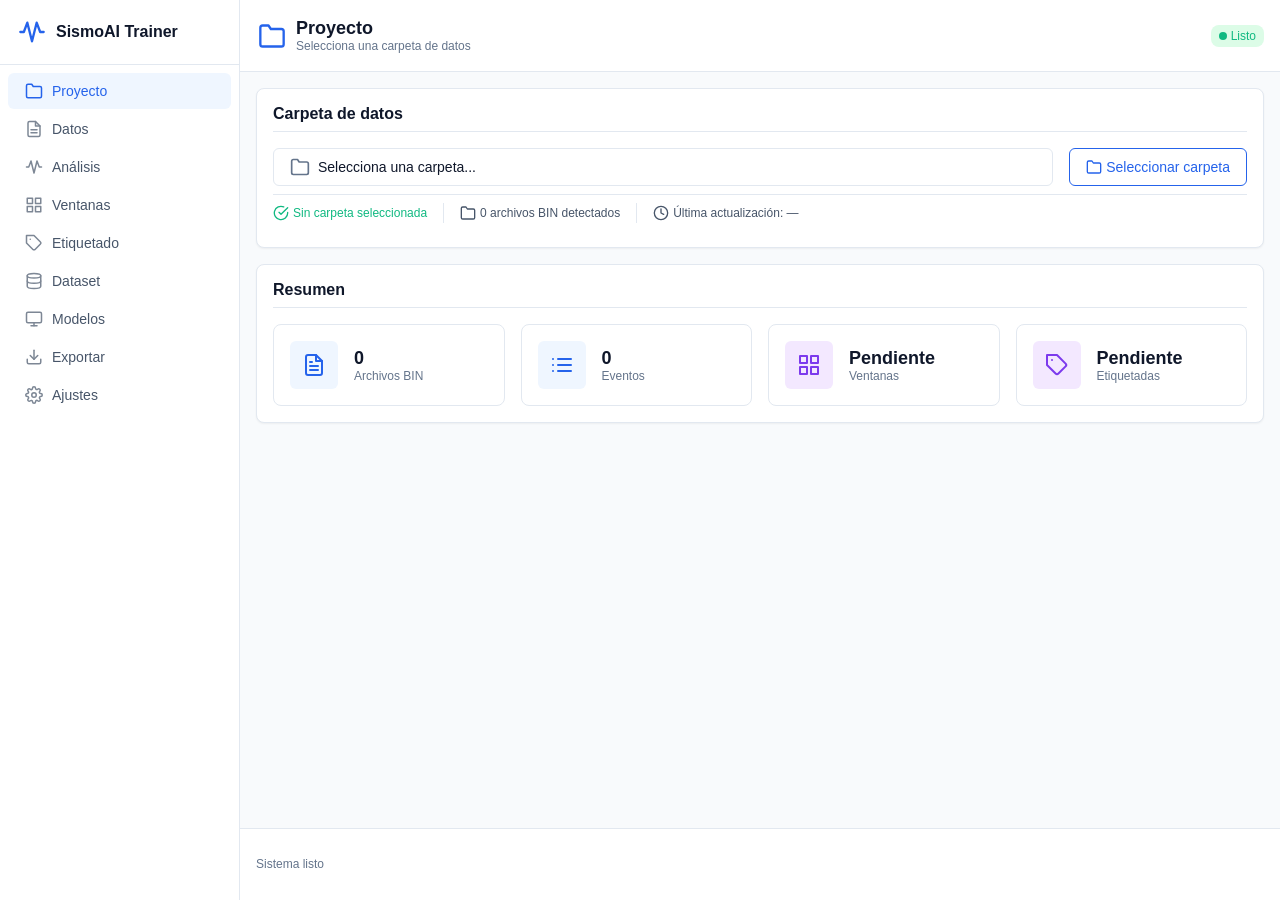
==== commit a1095fb0: "Add label batch naming controls to status bar" ====
--- a/ui/index.html
+++ b/ui/index.html
@@ -144,7 +144,7 @@
       <!-- Footer -->
       <footer class="app-footer">
         <span id="app-footer-status">Sistema listo</span>
-        <button class="btn btn-primary app-footer-action" id="btn-continue-labeling" data-action="footer-continue-labeling" type="button" hidden>Continuar a Etiquetado →</button><div class="ds-footer-controls" id="ds-footer-controls" hidden><label for="ds-name">Nombre del dataset</label><input id="ds-name" value="Sismos_Local_v01" maxlength="80"><span id="ds-version-note">Se guardará como versión v01 al generar.</span><button class="btn btn-primary app-footer-action" data-ds-action="generate" type="button">▤ Generar dataset</button></div><button class="btn btn-primary app-footer-action" id="btn-continue-dataset" data-action="footer-continue-dataset" type="button" hidden disabled>Continuar a Dataset →</button><button class="btn btn-primary app-footer-action" id="btn-footer-analysis" data-action="footer-analyze" type="button" hidden>Ver análisis →</button><button class="btn btn-primary app-footer-action" id="btn-footer-windows" data-action="footer-windows" type="button" hidden>Ir a Ventanas →</button>
+        <div class="ds-footer-controls" id="win-footer-controls" hidden><label for="win-selection-name">Nombre de la selección</label><input id="win-selection-name" value="Ventanas_v01" maxlength="80"><span id="win-version-note">Guarda las ventanas incluidas como JSON.</span><button class="btn btn-secondary app-footer-action" data-w-action="save-selection" type="button">Guardar ventanas</button></div><button class="btn btn-primary app-footer-action" id="btn-continue-labeling" data-action="footer-continue-labeling" type="button" hidden>Continuar a Etiquetado →</button><div class="ds-footer-controls" id="ds-footer-controls" hidden><label for="ds-name">Nombre del dataset</label><input id="ds-name" value="Sismos_Local_v01" maxlength="80"><span id="ds-version-note">Se guardará como versión v01 al generar.</span><button class="btn btn-primary app-footer-action" data-ds-action="generate" type="button">▤ Generar dataset</button></div><div class="ds-footer-controls" id="label-batch-footer" hidden><label for="label-batch-name">Nombre del etiquetado</label><input id="label-batch-name" value="Etiquetas_v01" maxlength="80"><button class="btn btn-secondary app-footer-action" data-label-action="save-batch" type="button">Guardar etiquetado</button></div><button class="btn btn-primary app-footer-action" id="btn-continue-dataset" data-action="footer-continue-dataset" type="button" hidden disabled>Continuar a Dataset →</button><button class="btn btn-primary app-footer-action" id="btn-footer-analysis" data-action="footer-analyze" type="button" hidden>Ver análisis →</button><button class="btn btn-primary app-footer-action" id="btn-footer-windows" data-action="footer-windows" type="button" hidden>Ir a Ventanas →</button>
       </footer>
     </main>
   </div>
--- a/ui/css/ventanas.css
+++ b/ui/css/ventanas.css
@@ -43,3 +43,62 @@
 .windows-source strong{margin:0 4px;white-space:nowrap}
 .windows-source button{flex:0 0 auto}
 
+
+/* Footer controls: keep selection naming, save and continue aligned in one row. */
+.app-footer #win-footer-controls{
+  flex:1 1 auto;
+  min-width:0;
+  margin-left:auto;
+  justify-content:flex-end;
+  gap:8px;
+}
+.app-footer #win-footer-controls label{
+  flex:0 0 auto;
+  white-space:nowrap;
+  font-size:13px;
+}
+.app-footer #win-footer-controls input{
+  flex:0 1 220px;
+  width:220px;
+  min-width:120px;
+  max-width:22vw;
+}
+.app-footer #win-footer-controls span{
+  flex:1 1 140px;
+  min-width:0;
+  max-width:230px;
+  overflow:hidden;
+  text-overflow:ellipsis;
+  white-space:nowrap;
+}
+.app-footer #btn-continue-labeling{
+  flex:0 0 auto;
+  margin-left:8px;
+  white-space:nowrap;
+}
+@media(max-width:1100px){
+  .app-footer #win-footer-controls span{display:none}
+  .app-footer #win-footer-controls input{flex-basis:170px;max-width:20vw}
+}
+@media(max-width:760px){
+  .app-footer #win-footer-controls label{display:none}
+  .app-footer #win-footer-controls input{flex:1 1 120px;max-width:none}
+  .app-footer #btn-continue-labeling{padding:8px 10px;font-size:13px}
+}
+
+/* Compact status bar: reserve the final position for Continue. */
+.app-footer #win-footer-controls{
+  flex:0 1 auto;
+  width:auto;
+  margin-left:auto;
+  justify-content:flex-start;
+  gap:8px;
+}
+.app-footer #win-footer-controls #win-version-note{display:none}
+.app-footer #win-footer-controls input{
+  flex:0 1 190px;
+  width:190px;
+  min-width:130px;
+  max-width:18vw;
+}
+.app-footer #btn-continue-labeling{margin-left:8px}
--- a/ui/css/modelos.css
+++ b/ui/css/modelos.css
@@ -1,7 +1,4 @@
 .models-view{display:flex;flex-direction:column;gap:12px;overflow:auto;min-height:0;padding-bottom:4px}
-.models-target{display:flex;align-items:center;gap:12px;padding:10px 14px;flex:0 0 auto}
-.models-target-icon,.models-library-icon{font-size:25px;color:var(--color-primary)}
-.models-target strong{display:block;font-size:14px}.models-target small{display:block;color:var(--color-text-muted);font-size:11px;margin-top:2px}.models-target .badge{margin-left:auto}
 .models-config-grid{display:grid;grid-template-columns:minmax(280px,1.35fr) minmax(250px,.95fr) minmax(280px,1.15fr);gap:12px;align-items:stretch}
 .models-card{padding:12px;min-width:0;display:flex;flex-direction:column;gap:8px}
 .models-card-heading{display:flex;align-items:flex-start;gap:10px;min-width:0}.models-card-heading>div{flex:1;min-width:0}.models-card-heading h2{font-size:15px;font-weight:600;margin:2px 0 2px}.models-card-heading p{font-size:11px;color:var(--color-text-muted);line-height:1.35}
@@ -26,4 +23,72 @@
 .models-library .models-card-heading{align-items:center}.models-library .models-card-heading button{margin-left:auto}
 .models-library table{font-size:11px}.models-library th,.models-library td{padding:6px 8px}
 @media(max-width:1150px){.models-config-grid{grid-template-columns:1fr 1fr}.models-config-grid>.models-card:first-child{grid-column:1/-1}}
-@media(max-width:800px){.models-config-grid,.models-results-grid{grid-template-columns:1fr}.models-config-grid>.models-card:first-child{grid-column:auto}.models-target{flex-wrap:wrap}}
+
+
+/* Densidad compacta para ventanas no maximizadas */
+.models-view{gap:8px;padding-bottom:2px}
+.models-config-grid{gap:8px;grid-template-columns:minmax(250px,1.25fr) minmax(225px,.95fr) minmax(250px,1.1fr)}
+.models-card{padding:9px;gap:5px}
+.models-card-heading{gap:7px}
+.models-card-heading h2{font-size:13px;margin:1px 0}
+.models-card-heading p{font-size:10px;line-height:1.2}
+.models-step{width:24px;height:24px;flex-basis:24px;font-size:12px}
+.models-view .form-label{font-size:11px;margin-bottom:2px}
+.models-view .form-input,.models-view .form-select{min-height:28px;padding:4px 7px;font-size:11px}
+.models-view .form-group{margin:0}
+.models-dataset-summary{padding:6px 8px;font-size:10px;line-height:1.45}
+.models-section-label{font-size:11px;margin-top:1px}
+.models-partition{height:12px}
+.models-legend{gap:4px 8px;font-size:10px}
+.models-label-table{font-size:10px}
+.models-label-table td,.models-label-table th{padding:3px 6px}
+.models-note{font-size:9px;line-height:1.2}
+.models-fields-grid{gap:5px 8px}
+.models-advanced{padding:6px 8px;font-size:11px}
+.models-checks{gap:5px;padding:6px 2px 1px}
+.models-checks label{font-size:10px}
+.models-form-message{font-size:10px;min-height:10px}
+.models-execution,.models-library{padding:9px;gap:6px}
+.models-toolbar{gap:6px}
+.models-toolbar .btn{padding:6px 10px;font-size:11px;min-height:30px}
+.models-muted{font-size:10px;line-height:1.25}
+.models-results-grid{gap:7px}
+.models-subcard{padding:7px}
+.models-subcard h3{font-size:11px;margin-bottom:5px}
+.models-progress-head{font-size:11px;margin:4px 0}
+.models-progress-track{height:7px}
+.models-placeholder-metrics{gap:5px}
+.models-placeholder-metrics span{font-size:9px}
+.models-placeholder-metrics b{font-size:11px;margin-top:3px}
+.models-chart-empty{height:52px;font-size:10px;padding:5px}
+.models-final-metrics{gap:2px;font-size:10px}
+.models-library table{font-size:10px}
+.models-library th,.models-library td{padding:4px 6px}
+@media(max-height:850px){
+ .models-config-grid{gap:6px}
+ .models-card{padding:7px;gap:4px}
+ .models-card-heading h2{font-size:12px}
+ .models-card-heading p{font-size:9px}
+ .models-dataset-summary{line-height:1.3}
+ .models-execution,.models-library{padding:7px;gap:5px}
+ .models-results-grid{gap:5px}
+ .models-subcard{padding:6px}
+ .models-chart-empty{height:44px}
+}
+@media(max-width:1050px){
+ .models-config-grid{grid-template-columns:1fr 1fr}
+ .models-config-grid>.models-card:first-child{grid-column:1/-1}
+}
+
+.models-library .models-row-actions{white-space:nowrap;min-width:220px}.models-library .models-row-actions .btn{font-size:10px;padding:4px 7px}.models-library .table-container{overflow-x:auto}.models-library table{min-width:900px}
+
+/* Modal de detalle del experimento */
+.models-experiment-dialog{box-sizing:border-box;width:min(760px,calc(100vw - 32px));max-width:calc(100vw - 32px);max-height:85vh;overflow:auto;margin:auto;padding:20px 22px;border:1px solid var(--color-border);border-radius:10px;background:var(--color-bg-card);color:var(--color-text-primary);box-shadow:var(--shadow-lg);}
+.models-experiment-dialog::backdrop{background:rgba(15,23,42,.48);}
+.models-experiment-dialog>form:first-child{position:sticky;top:-20px;z-index:1;margin:-20px -22px 14px;padding:14px 22px;background:var(--color-bg-card);border-bottom:1px solid var(--color-border);}
+.models-experiment-dialog h2{font-size:18px;font-weight:650;color:var(--color-text-primary);}
+.models-experiment-dialog h3{margin:16px 0 8px;font-size:14px;color:var(--color-text-primary);}
+.models-experiment-dialog p{margin:8px 0;color:var(--color-text-secondary);font-size:13px;}
+.models-experiment-dialog pre{box-sizing:border-box;margin:8px 0;padding:12px;border:1px solid var(--color-border);border-radius:6px;background:var(--color-bg-hover);color:var(--color-text-primary);}
+
+.models-dataset-controls{display:flex;align-items:stretch;gap:8px}.models-dataset-controls .form-select{flex:1;min-width:0}.models-dataset-controls .btn{flex:0 0 auto;white-space:nowrap}@media(max-width:560px){.models-dataset-controls{flex-wrap:wrap}.models-dataset-controls .btn{width:100%}}
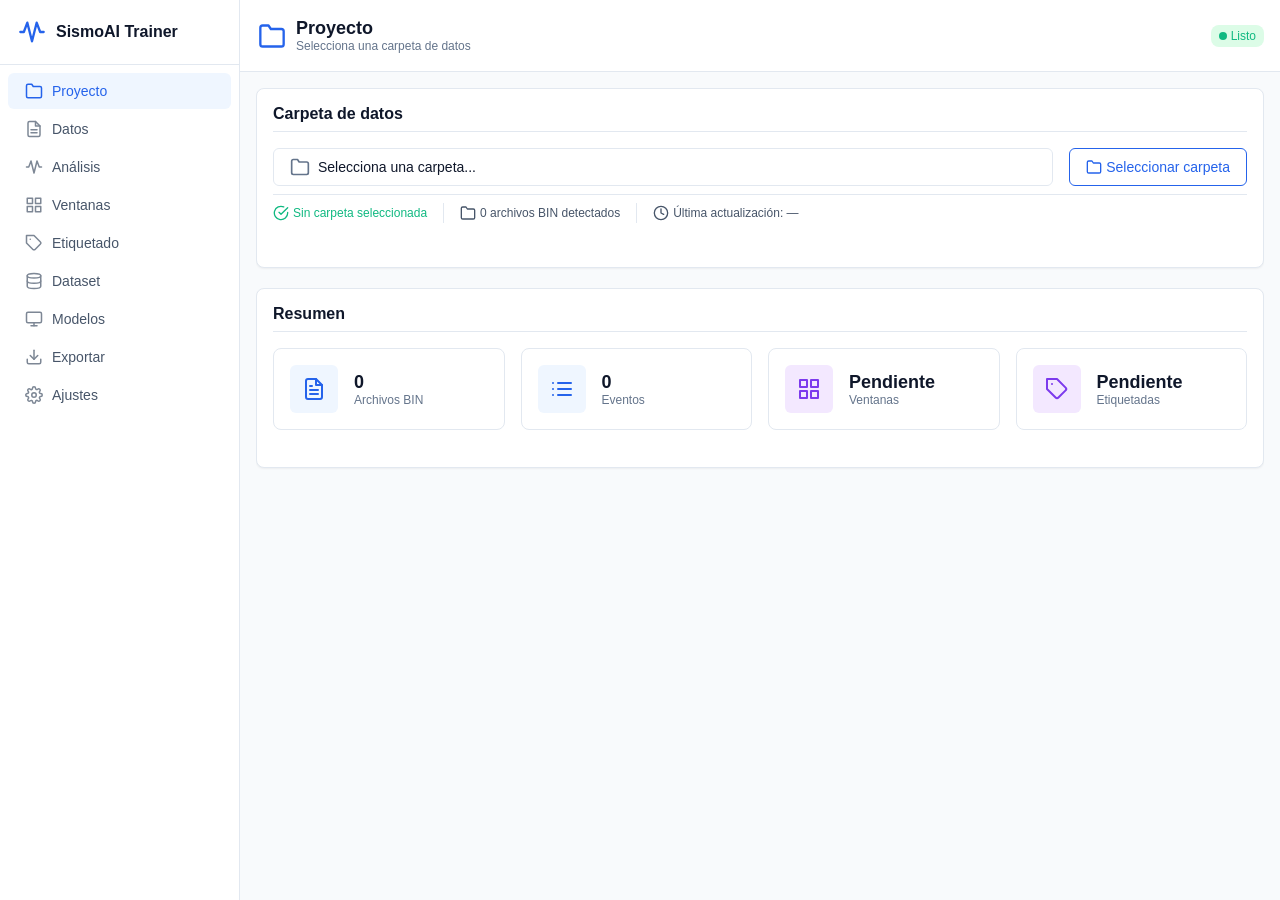
==== commit b9422183: "Reestructurar layout global de la interfaz Separa los estilos por menú, explicita las regiones del w" ====
--- a/ui/index.html
+++ b/ui/index.html
@@ -1,161 +1,296 @@
-<!DOCTYPE html>
+<!doctype html>
 <html lang="es">
-<head>
-  <meta charset="UTF-8">
-  <meta name="viewport" content="width=device-width, initial-scale=1.0">
-  <title>SismoAI Trainer</title>
-  <link rel="stylesheet" href="css/variables.css">
-  <link rel="stylesheet" href="css/layout.css">
-  <link rel="stylesheet" href="css/components.css">
-  <link rel="stylesheet" href="css/ventanas.css">
-  <link rel="stylesheet" href="css/etiquetado.css">
-  <link rel="stylesheet" href="css/dataset.css">
-  <link rel="stylesheet" href="css/modelos.css">
-</head>
-<body>
-  <div class="app-container">
-    <!-- Sidebar -->
-    <aside class="sidebar">
-      <div class="sidebar-header">
-        <div class="sidebar-logo">
-          <div class="sidebar-logo-icon">
-            <svg viewBox="0 0 24 24" fill="none" stroke="#2563EB" stroke-width="2" stroke-linecap="round" stroke-linejoin="round">
-              <polyline points="2 12 5 12 8 4 12 20 16 4 19 12 22 12"/>
-            </svg>
-          </div>
-          <span>SismoAI Trainer</span>
+  <head>
+    <meta charset="UTF-8" />
+    <meta name="viewport" content="width=device-width, initial-scale=1.0" />
+    <title>SismoAI Trainer</title>
+    <link rel="stylesheet" href="css/variables.css" />
+    <link rel="stylesheet" href="css/layout.css" />
+    <link rel="stylesheet" href="css/datos.css" />
+    <link rel="stylesheet" href="css/proyecto.css" />
+    <link rel="stylesheet" href="css/analisis.css" />
+    <link rel="stylesheet" href="css/components.css" />
+    <link rel="stylesheet" href="css/ventanas.css" />
+    <link rel="stylesheet" href="css/etiquetado.css" />
+    <link rel="stylesheet" href="css/dataset.css" />
+    <link rel="stylesheet" href="css/modelos.css" />
+    <link rel="stylesheet" href="css/exportar.css" />
+    <link rel="stylesheet" href="css/ajustes.css" />
+    <link rel="stylesheet" href="css/workspace.css" />
+  </head>
+  <body>
+    <div class="app-container">
+      <!-- Sidebar -->
+      <aside class="sidebar">
+        <div class="sidebar-header">
+          <div class="sidebar-logo">
+            <div class="sidebar-logo-icon">
+              <svg
+                viewBox="0 0 24 24"
+                fill="none"
+                stroke="#2563EB"
+                stroke-width="2"
+                stroke-linecap="round"
+                stroke-linejoin="round"
+              >
+                <polyline points="2 12 5 12 8 4 12 20 16 4 19 12 22 12" />
+              </svg>
+            </div>
+            <span>SismoAI Trainer</span>
+          </div>
         </div>
-      </div>
-      <nav class="sidebar-nav">
-        <a class="nav-item active" data-action="navigate" data-view="proyecto" href="#">
-          <div class="nav-item-icon">
-            <svg viewBox="0 0 24 24" fill="none" stroke="currentColor" stroke-width="2" stroke-linecap="round" stroke-linejoin="round">
-              <path d="M22 19a2 2 0 0 1-2 2H4a2 2 0 0 1-2-2V5a2 2 0 0 1 2-2h5l2 3h9a2 2 0 0 1 2 2z"/>
-            </svg>
-          </div>
-          <span>Proyecto</span>
-        </a>
-        <a class="nav-item" data-action="navigate" data-view="datos" href="#">
-          <div class="nav-item-icon">
-            <svg viewBox="0 0 24 24" fill="none" stroke="currentColor" stroke-width="2" stroke-linecap="round" stroke-linejoin="round">
-              <path d="M14 2H6a2 2 0 0 0-2 2v16a2 2 0 0 0 2 2h12a2 2 0 0 0 2-2V8z"/>
-              <polyline points="14 2 14 8 20 8"/>
-              <line x1="16" y1="13" x2="8" y2="13"/>
-              <line x1="16" y1="17" x2="8" y2="17"/>
-            </svg>
-          </div>
-          <span>Datos</span>
-        </a>
-        <a class="nav-item" data-action="navigate" data-view="analisis" href="#">
-          <div class="nav-item-icon">
-            <svg viewBox="0 0 24 24" fill="none" stroke="currentColor" stroke-width="2" stroke-linecap="round" stroke-linejoin="round">
-              <polyline points="2 12 5 12 8 4 12 20 16 4 19 12 22 12"/>
-            </svg>
-          </div>
-          <span>Análisis</span>
-        </a>
-        <a class="nav-item" data-action="navigate" data-view="ventanas" href="#">
-          <div class="nav-item-icon">
-            <svg viewBox="0 0 24 24" fill="none" stroke="currentColor" stroke-width="2" stroke-linecap="round" stroke-linejoin="round">
-              <rect x="3" y="3" width="7" height="7"/>
-              <rect x="14" y="3" width="7" height="7"/>
-              <rect x="14" y="14" width="7" height="7"/>
-              <rect x="3" y="14" width="7" height="7"/>
-            </svg>
-          </div>
-          <span>Ventanas</span>
-        </a>
-        <a class="nav-item" data-action="navigate" data-view="etiquetado" href="#">
-          <div class="nav-item-icon">
-            <svg viewBox="0 0 24 24" fill="none" stroke="currentColor" stroke-width="2" stroke-linecap="round" stroke-linejoin="round">
-              <path d="M20.59 13.41l-7.17 7.17a2 2 0 0 1-2.83 0L2 12V2h10l8.59 8.59a2 2 0 0 1 0 2.82z"/>
-              <line x1="7" y1="7" x2="7.01" y2="7"/>
-            </svg>
-          </div>
-          <span>Etiquetado</span>
-        </a>
-        <a class="nav-item" data-action="navigate" data-view="dataset" href="#">
-          <div class="nav-item-icon">
-            <svg viewBox="0 0 24 24" fill="none" stroke="currentColor" stroke-width="2" stroke-linecap="round" stroke-linejoin="round">
-              <ellipse cx="12" cy="5" rx="9" ry="3"/>
-              <path d="M21 12c0 1.66-4 3-9 3s-9-1.34-9-3"/>
-              <path d="M3 5v14c0 1.66 4 3 9 3s9-1.34 9-3V5"/>
-            </svg>
-          </div>
-          <span>Dataset</span>
-        </a>
-        <a class="nav-item" data-action="navigate" data-view="modelos" href="#">
-          <div class="nav-item-icon">
-            <svg viewBox="0 0 24 24" fill="none" stroke="currentColor" stroke-width="2" stroke-linecap="round" stroke-linejoin="round">
-              <rect x="2" y="3" width="20" height="14" rx="2" ry="2"/>
-              <line x1="8" y1="21" x2="16" y2="21"/>
-              <line x1="12" y1="17" x2="12" y2="21"/>
-            </svg>
-          </div>
-          <span>Modelos</span>
-        </a>
-        <a class="nav-item" data-action="navigate" data-view="exportar" href="#">
-          <div class="nav-item-icon">
-            <svg viewBox="0 0 24 24" fill="none" stroke="currentColor" stroke-width="2" stroke-linecap="round" stroke-linejoin="round">
-              <path d="M21 15v4a2 2 0 0 1-2 2H5a2 2 0 0 1-2-2v-4"/>
-              <polyline points="7 10 12 15 17 10"/>
-              <line x1="12" y1="15" x2="12" y2="3"/>
-            </svg>
-          </div>
-          <span>Exportar</span>
-        </a>
-        <a class="nav-item" data-action="navigate" data-view="ajustes" href="#">
-          <div class="nav-item-icon">
-            <svg viewBox="0 0 24 24" fill="none" stroke="currentColor" stroke-width="2" stroke-linecap="round" stroke-linejoin="round">
-              <circle cx="12" cy="12" r="3"/>
-              <path d="M19.4 15a1.65 1.65 0 0 0 .33 1.82l.06.06a2 2 0 0 1 0 2.83 2 2 0 0 1-2.83 0l-.06-.06a1.65 1.65 0 0 0-1.82-.33 1.65 1.65 0 0 0-1 1.51V21a2 2 0 0 1-2 2 2 2 0 0 1-2-2v-.09A1.65 1.65 0 0 0 9 19.4a1.65 1.65 0 0 0-1.82.33l-.06.06a2 2 0 0 1-2.83 0 2 2 0 0 1 0-2.83l.06-.06a1.65 1.65 0 0 0 .33-1.82 1.65 1.65 0 0 0-1.51-1H3a2 2 0 0 1-2-2 2 2 0 0 1 2-2h.09A1.65 1.65 0 0 0 4.6 9a1.65 1.65 0 0 0-.33-1.82l-.06-.06a2 2 0 0 1 0-2.83 2 2 0 0 1 2.83 0l.06.06a1.65 1.65 0 0 0 1.82.33H9a1.65 1.65 0 0 0 1-1.51V3a2 2 0 0 1 2-2 2 2 0 0 1 2 2v.09a1.65 1.65 0 0 0 1 1.51 1.65 1.65 0 0 0 1.82-.33l.06-.06a2 2 0 0 1 2.83 0 2 2 0 0 1 0 2.83l-.06.06a1.65 1.65 0 0 0-.33 1.82V9a1.65 1.65 0 0 0 1.51 1H21a2 2 0 0 1 2 2 2 2 0 0 1-2 2h-.09a1.65 1.65 0 0 0-1.51 1z"/>
-            </svg>
-          </div>
-          <span>Ajustes</span>
-        </a>
-      </nav>
-    </aside>
-
-    <!-- Main Content -->
-    <main class="main-content">
-      <!-- Topbar -->
-      <header class="topbar">
-        <div class="topbar-heading">
-          <div class="topbar-heading-icon"><svg viewBox="0 0 24 24" fill="none" stroke="currentColor" stroke-width="2" stroke-linecap="round" stroke-linejoin="round"><polyline points="2 12 5 12 8 4 12 20 16 4 19 12 22 12"/></svg></div>
-          <div><h1 class="topbar-title" id="topbar-title">Proyecto</h1><p class="topbar-subtitle" id="topbar-subtitle">Workspace</p></div>
+        <nav class="sidebar-nav">
+          <a
+            class="nav-item active"
+            data-action="navigate"
+            data-view="proyecto"
+            href="#"
+          >
+            <div class="nav-item-icon">
+              <svg
+                viewBox="0 0 24 24"
+                fill="none"
+                stroke="currentColor"
+                stroke-width="2"
+                stroke-linecap="round"
+                stroke-linejoin="round"
+              >
+                <path
+                  d="M22 19a2 2 0 0 1-2 2H4a2 2 0 0 1-2-2V5a2 2 0 0 1 2-2h5l2 3h9a2 2 0 0 1 2 2z"
+                />
+              </svg>
+            </div>
+            <span>Proyecto</span>
+          </a>
+          <a class="nav-item" data-action="navigate" data-view="datos" href="#">
+            <div class="nav-item-icon">
+              <svg
+                viewBox="0 0 24 24"
+                fill="none"
+                stroke="currentColor"
+                stroke-width="2"
+                stroke-linecap="round"
+                stroke-linejoin="round"
+              >
+                <path
+                  d="M14 2H6a2 2 0 0 0-2 2v16a2 2 0 0 0 2 2h12a2 2 0 0 0 2-2V8z"
+                />
+                <polyline points="14 2 14 8 20 8" />
+                <line x1="16" y1="13" x2="8" y2="13" />
+                <line x1="16" y1="17" x2="8" y2="17" />
+              </svg>
+            </div>
+            <span>Datos</span>
+          </a>
+          <a
+            class="nav-item"
+            data-action="navigate"
+            data-view="analisis"
+            href="#"
+          >
+            <div class="nav-item-icon">
+              <svg
+                viewBox="0 0 24 24"
+                fill="none"
+                stroke="currentColor"
+                stroke-width="2"
+                stroke-linecap="round"
+                stroke-linejoin="round"
+              >
+                <polyline points="2 12 5 12 8 4 12 20 16 4 19 12 22 12" />
+              </svg>
+            </div>
+            <span>Análisis</span>
+          </a>
+          <a
+            class="nav-item"
+            data-action="navigate"
+            data-view="ventanas"
+            href="#"
+          >
+            <div class="nav-item-icon">
+              <svg
+                viewBox="0 0 24 24"
+                fill="none"
+                stroke="currentColor"
+                stroke-width="2"
+                stroke-linecap="round"
+                stroke-linejoin="round"
+              >
+                <rect x="3" y="3" width="7" height="7" />
+                <rect x="14" y="3" width="7" height="7" />
+                <rect x="14" y="14" width="7" height="7" />
+                <rect x="3" y="14" width="7" height="7" />
+              </svg>
+            </div>
+            <span>Ventanas</span>
+          </a>
+          <a
+            class="nav-item"
+            data-action="navigate"
+            data-view="etiquetado"
+            href="#"
+          >
+            <div class="nav-item-icon">
+              <svg
+                viewBox="0 0 24 24"
+                fill="none"
+                stroke="currentColor"
+                stroke-width="2"
+                stroke-linecap="round"
+                stroke-linejoin="round"
+              >
+                <path
+                  d="M20.59 13.41l-7.17 7.17a2 2 0 0 1-2.83 0L2 12V2h10l8.59 8.59a2 2 0 0 1 0 2.82z"
+                />
+                <line x1="7" y1="7" x2="7.01" y2="7" />
+              </svg>
+            </div>
+            <span>Etiquetado</span>
+          </a>
+          <a
+            class="nav-item"
+            data-action="navigate"
+            data-view="dataset"
+            href="#"
+          >
+            <div class="nav-item-icon">
+              <svg
+                viewBox="0 0 24 24"
+                fill="none"
+                stroke="currentColor"
+                stroke-width="2"
+                stroke-linecap="round"
+                stroke-linejoin="round"
+              >
+                <ellipse cx="12" cy="5" rx="9" ry="3" />
+                <path d="M21 12c0 1.66-4 3-9 3s-9-1.34-9-3" />
+                <path d="M3 5v14c0 1.66 4 3 9 3s9-1.34 9-3V5" />
+              </svg>
+            </div>
+            <span>Dataset</span>
+          </a>
+          <a
+            class="nav-item"
+            data-action="navigate"
+            data-view="modelos"
+            href="#"
+          >
+            <div class="nav-item-icon">
+              <svg
+                viewBox="0 0 24 24"
+                fill="none"
+                stroke="currentColor"
+                stroke-width="2"
+                stroke-linecap="round"
+                stroke-linejoin="round"
+              >
+                <rect x="2" y="3" width="20" height="14" rx="2" ry="2" />
+                <line x1="8" y1="21" x2="16" y2="21" />
+                <line x1="12" y1="17" x2="12" y2="21" />
+              </svg>
+            </div>
+            <span>Modelos</span>
+          </a>
+          <a
+            class="nav-item"
+            data-action="navigate"
+            data-view="exportar"
+            href="#"
+          >
+            <div class="nav-item-icon">
+              <svg
+                viewBox="0 0 24 24"
+                fill="none"
+                stroke="currentColor"
+                stroke-width="2"
+                stroke-linecap="round"
+                stroke-linejoin="round"
+              >
+                <path d="M21 15v4a2 2 0 0 1-2 2H5a2 2 0 0 1-2-2v-4" />
+                <polyline points="7 10 12 15 17 10" />
+                <line x1="12" y1="15" x2="12" y2="3" />
+              </svg>
+            </div>
+            <span>Exportar</span>
+          </a>
+          <a
+            class="nav-item"
+            data-action="navigate"
+            data-view="ajustes"
+            href="#"
+          >
+            <div class="nav-item-icon">
+              <svg
+                viewBox="0 0 24 24"
+                fill="none"
+                stroke="currentColor"
+                stroke-width="2"
+                stroke-linecap="round"
+                stroke-linejoin="round"
+              >
+                <circle cx="12" cy="12" r="3" />
+                <path
+                  d="M19.4 15a1.65 1.65 0 0 0 .33 1.82l.06.06a2 2 0 0 1 0 2.83 2 2 0 0 1-2.83 0l-.06-.06a1.65 1.65 0 0 0-1.82-.33 1.65 1.65 0 0 0-1 1.51V21a2 2 0 0 1-2 2 2 2 0 0 1-2-2v-.09A1.65 1.65 0 0 0 9 19.4a1.65 1.65 0 0 0-1.82.33l-.06.06a2 2 0 0 1-2.83 0 2 2 0 0 1 0-2.83l.06-.06a1.65 1.65 0 0 0 .33-1.82 1.65 1.65 0 0 0-1.51-1H3a2 2 0 0 1-2-2 2 2 0 0 1 2-2h.09A1.65 1.65 0 0 0 4.6 9a1.65 1.65 0 0 0-.33-1.82l-.06-.06a2 2 0 0 1 0-2.83 2 2 0 0 1 2.83 0l.06.06a1.65 1.65 0 0 0 1.82.33H9a1.65 1.65 0 0 0 1-1.51V3a2 2 0 0 1 2-2 2 2 0 0 1 2 2v.09a1.65 1.65 0 0 0 1 1.51 1.65 1.65 0 0 0 1.82-.33l.06-.06a2 2 0 0 1 2.83 0 2 2 0 0 1 0 2.83l-.06.06a1.65 1.65 0 0 0-.33 1.82V9a1.65 1.65 0 0 0 1.51 1H21a2 2 0 0 1 2 2 2 2 0 0 1-2 2h-.09a1.65 1.65 0 0 0-1.51 1z"
+                />
+              </svg>
+            </div>
+            <span>Ajustes</span>
+          </a>
+        </nav>
+      </aside>
+
+      <!-- Main Content -->
+      <main class="main-content">
+        <!-- Topbar -->
+        <header class="topbar">
+          <div class="topbar-heading">
+            <div class="topbar-heading-icon">
+              <svg
+                viewBox="0 0 24 24"
+                fill="none"
+                stroke="currentColor"
+                stroke-width="2"
+                stroke-linecap="round"
+                stroke-linejoin="round"
+              >
+                <polyline points="2 12 5 12 8 4 12 20 16 4 19 12 22 12" />
+              </svg>
+            </div>
+            <div>
+              <h1 class="topbar-title" id="topbar-title">Proyecto</h1>
+              <p class="topbar-subtitle" id="topbar-subtitle">Workspace</p>
+            </div>
+          </div>
+          <div class="topbar-spacer"></div>
+          <div class="topbar-status" id="topbar-status">
+            <div class="topbar-status-dot"></div>
+            <span>Listo</span>
+          </div>
+        </header>
+
+        <!-- View Container -->
+        <div class="view-container" id="view-container">
+          <!-- Views will be loaded here dynamically -->
+          <div class="empty-state">
+            <div class="empty-state-icon">📊</div>
+            <div class="empty-state-title">SismoAI Trainer</div>
+            <div class="empty-state-text">
+              Selecciona una vista para comenzar
+            </div>
+          </div>
         </div>
-        <div class="topbar-spacer"></div>
-        <div class="topbar-status" id="topbar-status">
-          <div class="topbar-status-dot"></div>
-          <span>Listo</span>
-        </div>
-      </header>
-
-      <!-- View Container -->
-      <div class="view-container" id="view-container">
-        <!-- Views will be loaded here dynamically -->
-        <div class="empty-state">
-          <div class="empty-state-icon">📊</div>
-          <div class="empty-state-title">SismoAI Trainer</div>
-          <div class="empty-state-text">Selecciona una vista para comenzar</div>
-        </div>
-      </div>
-
-      <!-- Footer -->
-      <footer class="app-footer">
-        <span id="app-footer-status">Sistema listo</span>
-        <div class="ds-footer-controls" id="win-footer-controls" hidden><label for="win-selection-name">Nombre de la selección</label><input id="win-selection-name" value="Ventanas_v01" maxlength="80"><span id="win-version-note">Guarda las ventanas incluidas como JSON.</span><button class="btn btn-secondary app-footer-action" data-w-action="save-selection" type="button">Guardar ventanas</button></div><button class="btn btn-primary app-footer-action" id="btn-continue-labeling" data-action="footer-continue-labeling" type="button" hidden>Continuar a Etiquetado →</button><div class="ds-footer-controls" id="ds-footer-controls" hidden><label for="ds-name">Nombre del dataset</label><input id="ds-name" value="Sismos_Local_v01" maxlength="80"><span id="ds-version-note">Se guardará como versión v01 al generar.</span><button class="btn btn-primary app-footer-action" data-ds-action="generate" type="button">▤ Generar dataset</button></div><div class="ds-footer-controls" id="label-batch-footer" hidden><label for="label-batch-name">Nombre del etiquetado</label><input id="label-batch-name" value="Etiquetas_v01" maxlength="80"><button class="btn btn-secondary app-footer-action" data-label-action="save-batch" type="button">Guardar etiquetado</button></div><button class="btn btn-primary app-footer-action" id="btn-continue-dataset" data-action="footer-continue-dataset" type="button" hidden disabled>Continuar a Dataset →</button><button class="btn btn-primary app-footer-action" id="btn-footer-analysis" data-action="footer-analyze" type="button" hidden>Ver análisis →</button><button class="btn btn-primary app-footer-action" id="btn-footer-windows" data-action="footer-windows" type="button" hidden>Ir a Ventanas →</button>
-      </footer>
-    </main>
-  </div>
-
-  <!-- Scripts -->
-  <script src="js/bridge.js"></script>
-  <script src="js/charts.js"></script>
-  <script src="js/app.js"></script>
-  <script src="js/ventanas.js"></script>
-  <script src="js/etiquetado.js"></script>
-  <script src="js/dataset.js"></script>
-  <script src="js/modelos.js"></script>
-</body>
+
+      </main>
+    </div>
+
+    <!-- Scripts -->
+    <script src="js/bridge.js"></script>
+    <script src="js/charts.js"></script>
+    <script src="js/app.js"></script>
+    <script src="js/ventanas.js"></script>
+    <script src="js/etiquetado.js"></script>
+    <script src="js/dataset.js"></script>
+    <script src="js/modelos.js"></script>
+  </body>
 </html>
--- a/ui/css/variables.css
+++ b/ui/css/variables.css
@@ -5,7 +5,8 @@
 
 :root {
   /* Tipografía */
-  --font-family: 'Inter', -apple-system, BlinkMacSystemFont, "Segoe UI", Roboto, sans-serif;
+  --font-family:
+    "Inter", -apple-system, BlinkMacSystemFont, "Segoe UI", Roboto, sans-serif;
   --font-size-xs: 11px;
   --font-size-sm: 12px;
   --font-size-base: 14px;
@@ -14,36 +15,36 @@
   --font-size-title: 20px;
 
   /* Fondos y Superficies */
-  --color-bg-app: #F8FAFC;
-  --color-bg-card: #FFFFFF;
-  --color-bg-sidebar: #FFFFFF;
-  --color-bg-hover: #F1F5F9;
+  --color-bg-app: #f8fafc;
+  --color-bg-card: #ffffff;
+  --color-bg-sidebar: #ffffff;
+  --color-bg-hover: #f1f5f9;
 
   /* Bordes y Separadores */
-  --color-border: #E2E8F0;
-  --color-border-subtle: #CBD5E1;
+  --color-border: #e2e8f0;
+  --color-border-subtle: #cbd5e1;
 
   /* Textos */
-  --color-text-primary: #0F172A;
+  --color-text-primary: #0f172a;
   --color-text-secondary: #475569;
-  --color-text-muted: #64748B;
+  --color-text-muted: #64748b;
 
   /* Colores de Marca y Estados */
-  --color-primary: #2563EB;
-  --color-primary-hover: #1D4ED8;
-  --color-primary-light: #EFF6FF;
+  --color-primary: #2563eb;
+  --color-primary-hover: #1d4ed8;
+  --color-primary-light: #eff6ff;
 
-  --color-success: #10B981;
-  --color-success-bg: #DCFCE7;
+  --color-success: #10b981;
+  --color-success-bg: #dcfce7;
 
-  --color-warning: #B45309;
-  --color-warning-bg: #FEF3C7;
+  --color-warning: #b45309;
+  --color-warning-bg: #fef3c7;
 
-  --color-danger: #DC2626;
-  --color-danger-bg: #FEE2E2;
+  --color-danger: #dc2626;
+  --color-danger-bg: #fee2e2;
 
-  --color-accent-purple: #7C3AED;
-  --color-accent-purple-light: #F3E8FF;
+  --color-accent-purple: #7c3aed;
+  --color-accent-purple-light: #f3e8ff;
 
   /* Espaciados */
   --spacing-xs: 4px;
--- a/ui/css/layout.css
+++ b/ui/css/layout.css
@@ -9,7 +9,8 @@
   box-sizing: border-box;
 }
 
-html, body {
+html,
+body {
   height: 100%;
   font-family: var(--font-family);
   font-size: var(--font-size-base);
@@ -130,6 +131,7 @@
   display: flex;
   flex-direction: column;
   overflow: hidden;
+  position: relative;
 }
 
 /* -- Topbar ---------------------------------------------------------- */
@@ -192,6 +194,11 @@
   flex-direction: column;
 }
 
+.view-container > * {
+  min-width: 0;
+  min-height: 0;
+}
+
 .view {
   display: none;
   flex: 1;
@@ -237,101 +244,6 @@
 .view-header-text p {
   font-size: var(--font-size-base);
   color: var(--color-text-muted);
-}
-
-/* -- Statusbar ------------------------------------------------------- */
-
-.app-footer {
-  width: 100%;
-  height: 72px;
-  min-height: 72px;
-  box-sizing: border-box;
-  padding: 0 var(--spacing-md);
-  border-top: 1px solid var(--color-border);
-  background-color: var(--color-bg-card);
-  font-size: var(--font-size-sm);
-  color: var(--color-text-muted);
-  display: flex;
-  align-items: center;
-  flex-shrink: 0;
-}
-
-/* -- Datos Layout ---------------------------------------------------- */
-
-.datos-layout {
-  display: flex;
-  gap: var(--spacing-md);
-  flex: 1;
-  min-height: 0;
-  overflow: hidden;
-}
-
-.datos-panel {
-  flex: 1;
-  min-width: 0;
-  display: flex;
-  flex-direction: column;
-  overflow: hidden;
-}
-
-.datos-panel .card {
-  flex: 1;
-  display: flex;
-  flex-direction: column;
-  overflow: hidden;
-}
-
-.datos-panel .card-body {
-  flex: 1;
-  overflow: auto;
-}
-
-.datos-detail {
-  width: 400px;
-  min-width: 400px;
-  font-size: var(--font-size-sm);
-  display: flex;
-  flex-direction: column;
-  overflow: hidden;
-}
-
-.datos-detail .card {
-  flex: 1;
-  display: flex;
-  flex-direction: column;
-  overflow: hidden;
-}
-
-.datos-detail .card-body {
-  flex: 1;
-  overflow-y: auto;
-  display: flex;
-  flex-direction: column;
-}
-
-.datos-detail .card-title {
-  font-size: var(--font-size-base);
-}
-
-.datos-detail .table {
-  font-size: var(--font-size-sm);
-}
-
-.datos-detail .table td,
-.datos-detail .table th {
-  padding: var(--spacing-xs) var(--spacing-sm);
-}
-
-.datos-detail h3 {
-  font-size: var(--font-size-base);
-}
-
-.datos-detail h4 {
-  font-size: var(--font-size-sm);
-}
-
-.datos-detail p {
-  font-size: var(--font-size-xs);
 }
 
 /* -- Detail Sections ------------------------------------------------- */
@@ -400,24 +312,6 @@
 
 /* -- Responsive ------------------------------------------------------ */
 
-@media (max-width: 1200px) {
-  .datos-detail {
-    width: 350px;
-    min-width: 350px;
-  }
-}
-
-@media (max-width: 992px) {
-  .datos-layout {
-    flex-direction: column;
-  }
-
-  .datos-detail {
-    width: 100%;
-    min-width: 0;
-  }
-}
-
 @media (max-width: 768px) {
   .sidebar {
     width: 60px;
@@ -435,14 +329,41 @@
   }
 }
 
-
-/* Status bar primary action */
-.app-footer{display:grid;grid-template-columns:minmax(0,1fr) auto;align-items:center;gap:12px}
-.app-footer > #app-footer-status{align-self:center;line-height:1.2}
-footer.app-footer > button.app-footer-action{position:relative!important;top:-7px!important;right:auto!important;bottom:auto!important;transform:none!important;align-self:center!important;margin:0!important;justify-self:end;line-height:1.2}
-.app-footer-action[hidden]{display:none}
-
-
-.topbar-heading{display:flex;align-items:center;gap:var(--spacing-sm)}
-.topbar-heading-icon{width:32px;height:32px;display:flex;align-items:center;justify-content:center;color:var(--color-primary);flex-shrink:0}
-.topbar-heading-icon svg{width:28px;height:28px}
+/* Acciones propias de cada vista dentro del Workspace. */
+.workspace-inline-actions {
+  position: absolute;
+  right: var(--spacing-md);
+  bottom: var(--spacing-md);
+  z-index: 10;
+  display: flex;
+  align-items: center;
+  justify-content: flex-end;
+  gap: var(--spacing-sm);
+  --layout-x: 0px;
+  --layout-y: 0px;
+}
+
+.workspace-inline-actions > button,
+.workspace-inline-actions .ds-footer-controls,
+.workspace-inline-actions .label-batch-controls {
+  translate: var(--layout-x, 0px) var(--layout-y, 0px);
+}
+
+.topbar-heading {
+  display: flex;
+  align-items: center;
+  gap: var(--spacing-sm);
+}
+.topbar-heading-icon {
+  width: 32px;
+  height: 32px;
+  display: flex;
+  align-items: center;
+  justify-content: center;
+  color: var(--color-primary);
+  flex-shrink: 0;
+}
+.topbar-heading-icon svg {
+  width: 28px;
+  height: 28px;
+}
--- a/ui/css/datos.css
+++ b/ui/css/datos.css
@@ -0,0 +1,137 @@
+/* Posicionamiento de controles propios de la vista Datos. */
+.datos-layout {
+  display: grid;
+  grid-template-columns: minmax(0, 1fr) minmax(280px, 400px);
+  gap: var(--spacing-md);
+  min-height: 0;
+  overflow: hidden;
+}
+
+.datos-panel {
+  min-width: 0;
+  display: flex;
+  flex-direction: column;
+  overflow: hidden;
+  position: absolute;
+  left: var(--x);
+  top: var(--y);
+  width: var(--w);
+  height: var(--h);
+  max-width: none;
+  max-height: none;
+}
+
+.datos-panel .card {
+  flex: 1;
+  display: flex;
+  flex-direction: column;
+  overflow: hidden;
+}
+
+.datos-panel .card-body,
+.datos-detail .card-body {
+  flex: 1;
+  overflow: auto;
+}
+
+.datos-detail {
+  min-width: 0;
+  font-size: var(--font-size-sm);
+  display: flex;
+  flex-direction: column;
+  overflow: hidden;
+  position: absolute;
+  left: var(--x);
+  top: var(--y);
+  width: var(--w);
+  height: var(--h);
+  max-width: none;
+  max-height: none;
+}
+
+.datos-detail .card {
+  flex: 1;
+  display: flex;
+  flex-direction: column;
+  overflow: hidden;
+}
+
+.datos-detail .card-body {
+  display: flex;
+  flex-direction: column;
+}
+
+.datos-detail .card-title {
+  font-size: var(--font-size-base);
+}
+
+.datos-detail .table {
+  font-size: var(--font-size-sm);
+}
+
+.datos-detail .table td,
+.datos-detail .table th {
+  padding: var(--spacing-xs) var(--spacing-sm);
+}
+
+.datos-detail h3 {
+  font-size: var(--font-size-base);
+}
+
+.datos-detail h4 {
+  font-size: var(--font-size-sm);
+}
+
+.datos-detail p {
+  font-size: var(--font-size-xs);
+}
+
+.datos-panel {
+  --x: 0px;
+  --y: 0px;
+  --w: calc(66.666% - 8px);
+  --h: 700px;
+}
+
+.datos-detail {
+  --x: calc(66.666% + 8px);
+  --y: 0px;
+  --w: calc(33.334% - 8px);
+  --h: 700px;
+}
+
+.datos-inline-actions {
+  position: absolute;
+  inset: 0;
+  pointer-events: none;
+}
+
+#btn-footer-analysis {
+  --x: calc(100% - 130px);
+  --y: calc(100% - 35px);
+  --layout-x: 0px;
+  --layout-y: 0px;
+  position: absolute;
+  left: var(--x);
+  top: var(--y);
+  width: auto;
+  height: auto;
+  pointer-events: auto;
+}
+
+@media (max-width: 1200px) {
+  .datos-detail {
+    min-width: 0;
+  }
+}
+
+@media (max-width: 992px) {
+  .datos-layout {
+    grid-template-columns: 1fr;
+    grid-template-rows: minmax(300px, 1fr) minmax(240px, auto);
+  }
+
+  .datos-detail {
+    min-width: 0;
+  }
+}
--- a/ui/css/proyecto.css
+++ b/ui/css/proyecto.css
@@ -0,0 +1,170 @@
+/* Estilos específicos del menú Proyecto. */
+.project-view {
+  display: grid;
+  grid-template-rows: minmax(180px, auto) minmax(0, 1fr);
+  gap: var(--spacing-md);
+  overflow: auto;
+}
+
+.project-view > .card {
+  min-width: 0;
+  min-height: 0;
+  overflow: auto;
+  position: absolute;
+  left: var(--x);
+  top: var(--y);
+  width: var(--w);
+  height: var(--h);
+  max-width: none;
+  max-height: none;
+  display: block;
+}
+
+.project-view > .project-summary-card {
+  margin-top: 0;
+}
+
+.project-summary-card .summary-grid {
+  display: grid;
+  grid-template-columns: repeat(4, minmax(0, 1fr));
+  gap: var(--spacing-md);
+  min-width: 0;
+}
+
+.project-summary-card .summary-card {
+  min-width: 0;
+  min-height: 70px;
+}
+
+.project-data-card {
+  --x: 0px;
+  --y: 0px;
+  --w: 100%;
+  --h: 180px;
+}
+
+.project-summary-card {
+  --x: 0px;
+  --y: 200px;
+  --w: 100%;
+  --h: 180px;
+}
+
+/* -- Summary Cards --------------------------------------------------- */
+
+.summary-grid {
+  display: grid;
+  grid-template-columns: repeat(4, 1fr);
+  gap: var(--spacing-md);
+}
+
+.summary-card {
+  background-color: var(--color-bg-card);
+  border: 1px solid var(--color-border);
+  border-radius: var(--radius-lg);
+  padding: var(--spacing-md);
+  display: flex;
+  align-items: center;
+  gap: var(--spacing-md);
+}
+
+.summary-card-icon {
+  width: 48px;
+  height: 48px;
+  border-radius: var(--radius-md);
+  display: flex;
+  align-items: center;
+  justify-content: center;
+  flex-shrink: 0;
+}
+
+.summary-card-icon.blue {
+  background-color: var(--color-primary-light);
+  color: var(--color-primary);
+}
+
+.summary-card-icon.purple {
+  background-color: var(--color-accent-purple-light);
+  color: var(--color-accent-purple);
+}
+
+.summary-card-icon svg {
+  width: 24px;
+  height: 24px;
+}
+
+.summary-card-content h3 {
+  font-size: var(--font-size-xl);
+  font-weight: 600;
+  color: var(--color-text-primary);
+}
+
+.summary-card-content p {
+  font-size: var(--font-size-sm);
+  color: var(--color-text-muted);
+}
+
+/* -- Status Row ------------------------------------------------------ */
+
+.status-row {
+  display: flex;
+  align-items: center;
+  gap: var(--spacing-md);
+  padding: var(--spacing-sm) 0;
+  border-top: 1px solid var(--color-border);
+  margin-top: var(--spacing-sm);
+}
+
+.status-item {
+  display: flex;
+  align-items: center;
+  gap: var(--spacing-xs);
+  font-size: var(--font-size-sm);
+  color: var(--color-text-secondary);
+}
+
+.status-item.success {
+  color: var(--color-success);
+}
+
+.status-item svg {
+  width: 16px;
+  height: 16px;
+}
+
+.status-divider {
+  width: 1px;
+  height: 20px;
+  background-color: var(--color-border);
+}
+
+/* -- Folder Input ---------------------------------------------------- */
+
+.folder-input-wrapper {
+  display: flex;
+  gap: var(--spacing-md);
+  align-items: stretch;
+}
+
+.folder-input {
+  flex: 1;
+  display: flex;
+  align-items: center;
+  gap: var(--spacing-sm);
+  padding: var(--spacing-sm) var(--spacing-md);
+  background-color: var(--color-bg-card);
+  border: 1px solid var(--color-border);
+  border-radius: var(--radius-md);
+}
+
+.folder-input svg {
+  width: 20px;
+  height: 20px;
+  color: var(--color-text-muted);
+  flex-shrink: 0;
+}
+
+.folder-input span {
+  font-size: var(--font-size-base);
+  color: var(--color-text-primary);
+}
--- a/ui/css/analisis.css
+++ b/ui/css/analisis.css
@@ -0,0 +1,2003 @@
+/* Estilos específicos del menú Análisis. */
+.analysis-view > #analysis-empty,
+.analysis-view > #analysis-content {
+  --x: 0px;
+  --y: 0px;
+  --w: 100%;
+  --h: 100%;
+  position: absolute;
+  left: var(--x);
+  top: var(--y);
+  width: var(--w);
+  height: var(--h);
+  max-width: none;
+  max-height: none;
+}
+
+.analysis-inline-actions {
+  position: absolute;
+  inset: 0;
+  width: 100%;
+  height: 100%;
+  display: block;
+  pointer-events: none;
+}
+
+#btn-footer-windows {
+  --x: calc(100% - 145px);
+  --y: calc(100% - 35px);
+  position: absolute;
+  left: var(--x);
+  top: var(--y);
+  pointer-events: auto;
+}
+/* Estilos visuales espec?ficos trasladados desde components.css. */
+/* -- Análisis: Header ----------------------------------------------- */
+
+.analysis-header {
+  display: flex;
+  align-items: center;
+  gap: var(--spacing-md);
+  padding: var(--spacing-md);
+  background-color: var(--color-bg-card);
+  border: 1px solid var(--color-border);
+  border-radius: var(--radius-lg);
+  margin-bottom: var(--spacing-md);
+}
+
+.analysis-header-icon {
+  width: 48px;
+  height: 48px;
+  border-radius: 50%;
+  background-color: var(--color-primary);
+  color: white;
+  display: flex;
+  align-items: center;
+  justify-content: center;
+  flex-shrink: 0;
+}
+
+.analysis-header-icon svg {
+  width: 28px;
+  height: 28px;
+}
+
+.analysis-header-text h1 {
+  font-size: var(--font-size-title);
+  font-weight: 600;
+  color: var(--color-text-primary);
+  line-height: 1.2;
+}
+
+.analysis-header-text p {
+  font-size: var(--font-size-sm);
+  color: var(--color-text-muted);
+}
+
+.analysis-header-controls {
+  display: flex;
+  flex-direction: column;
+  gap: var(--spacing-sm);
+  margin-left: auto;
+  min-width: 58%;
+  padding: var(--spacing-sm);
+  background-color: var(--color-bg-card);
+  border: 1px solid var(--color-border);
+  border-radius: var(--radius-md);
+}
+
+.analysis-header-control-row {
+  display: flex;
+  align-items: center;
+  justify-content: space-between;
+  gap: var(--spacing-lg);
+}
+
+.analysis-file-selector {
+  display: flex;
+  align-items: center;
+  gap: var(--spacing-sm);
+}
+
+.analysis-file-selector label {
+  font-size: var(--font-size-sm);
+  font-weight: 500;
+  color: var(--color-text-secondary);
+  white-space: nowrap;
+}
+
+.analysis-file-selector .form-select {
+  width: 220px;
+  font-size: var(--font-size-sm);
+  padding: var(--spacing-xs) var(--spacing-sm);
+}
+
+.analysis-event-nav {
+  display: flex;
+  align-items: center;
+  gap: var(--spacing-sm);
+}
+
+.analysis-event-nav label {
+  font-size: var(--font-size-sm);
+  font-weight: 500;
+  color: var(--color-text-secondary);
+  white-space: nowrap;
+}
+
+.analysis-event-counter {
+  font-size: var(--font-size-base);
+  font-weight: 500;
+  color: var(--color-text-primary);
+  min-width: 70px;
+  text-align: center;
+}
+
+/* -- Análisis: Time Info -------------------------------------------- */
+
+.analysis-time-info {
+  display: flex;
+  justify-content: space-between;
+  gap: var(--spacing-md);
+  padding: 0 var(--spacing-xs);
+  background: transparent;
+  border: 0;
+  border-radius: 0;
+  margin-bottom: 0;
+  font-size: var(--font-size-sm);
+  color: var(--color-text-muted);
+}
+
+.analysis-time-info strong {
+  color: var(--color-text-primary);
+  font-weight: 500;
+}
+
+/* -- Análisis: Tabs ------------------------------------------------- */
+
+.analysis-tabs {
+  display: flex;
+  gap: var(--spacing-xs);
+  margin-bottom: var(--spacing-md);
+  background-color: var(--color-bg-card);
+  border: 1px solid var(--color-border);
+  border-radius: var(--radius-lg);
+  padding: var(--spacing-xs);
+}
+
+.analysis-tab {
+  display: flex;
+  align-items: center;
+  gap: var(--spacing-sm);
+  padding: var(--spacing-sm) var(--spacing-md);
+  font-family: var(--font-family);
+  font-size: var(--font-size-sm);
+  font-weight: 500;
+  color: var(--color-text-secondary);
+  background: transparent;
+  border: none;
+  border-radius: var(--radius-md);
+  cursor: pointer;
+  transition: all var(--transition-fast);
+  flex: 1;
+  justify-content: center;
+}
+
+.analysis-tab svg {
+  width: 16px;
+  height: 16px;
+}
+
+.analysis-tab:hover {
+  background-color: var(--color-bg-hover);
+  color: var(--color-text-primary);
+}
+
+.analysis-tab.active {
+  background-color: var(--color-primary-light);
+  color: var(--color-primary);
+}
+
+/* -- Análisis: Main Layout ------------------------------------------ */
+
+.analysis-main {
+  display: flex;
+  gap: var(--spacing-md);
+  flex: 1;
+  min-height: 0;
+  overflow: hidden;
+}
+
+.analysis-charts-area {
+  flex: 1;
+  min-width: 0;
+  display: flex;
+  flex-direction: column;
+  gap: var(--spacing-md);
+  overflow-y: auto;
+}
+
+.analysis-sidebar {
+  width: 320px;
+  min-width: 320px;
+  display: flex;
+  flex-direction: column;
+  gap: var(--spacing-md);
+  overflow-y: auto;
+}
+
+/* -- Análisis: Chart Cards ------------------------------------------ */
+
+.analysis-chart-card {
+  background-color: var(--color-bg-card);
+  border: 1px solid var(--color-border);
+  border-radius: var(--radius-lg);
+  overflow: hidden;
+}
+
+.analysis-chart-header {
+  display: flex;
+  align-items: center;
+  justify-content: space-between;
+  padding: var(--spacing-sm) var(--spacing-md);
+  border-bottom: 1px solid var(--color-border);
+  background-color: var(--color-bg-hover);
+}
+
+.analysis-chart-title {
+  display: flex;
+  align-items: center;
+  gap: var(--spacing-sm);
+  font-size: var(--font-size-sm);
+  font-weight: 600;
+  color: var(--color-text-primary);
+}
+
+.analysis-chart-color {
+  width: 12px;
+  height: 12px;
+  border-radius: 2px;
+  display: inline-block;
+}
+
+.analysis-chart-color.geophone {
+  background-color: #2563eb;
+}
+
+.analysis-chart-color.mpu {
+  background-color: #7c3aed;
+}
+
+.analysis-chart-freq {
+  font-size: var(--font-size-sm);
+  color: var(--color-text-muted);
+  font-weight: 500;
+}
+
+.analysis-chart-body {
+  padding: var(--spacing-md);
+}
+
+.analysis-canvas {
+  width: 100%;
+  height: 220px;
+  display: block;
+}
+
+.analysis-chart-cursor-info {
+  margin-top: var(--spacing-sm);
+  font-size: var(--font-size-xs);
+  color: var(--color-text-muted);
+  text-align: center;
+}
+
+/* -- Análisis: Sidebar Info Cards ----------------------------------- */
+
+.analysis-info-card {
+  background-color: var(--color-bg-card);
+  border: 1px solid var(--color-border);
+  border-radius: var(--radius-lg);
+  overflow: hidden;
+}
+
+.analysis-info-header {
+  display: flex;
+  align-items: center;
+  gap: var(--spacing-sm);
+  padding: var(--spacing-sm) var(--spacing-md);
+  border-bottom: 1px solid var(--color-border);
+  background-color: var(--color-bg-hover);
+}
+
+.analysis-info-header svg {
+  width: 16px;
+  height: 16px;
+  color: var(--color-text-secondary);
+}
+
+.analysis-info-header h3 {
+  font-size: var(--font-size-sm);
+  font-weight: 600;
+  color: var(--color-text-primary);
+}
+
+.analysis-info-body {
+  padding: var(--spacing-md);
+}
+
+.analysis-info-table {
+  width: 100%;
+  border-collapse: collapse;
+  font-size: var(--font-size-sm);
+}
+
+.analysis-info-table td {
+  padding: var(--spacing-xs) 0;
+  border: none;
+}
+
+.analysis-info-table td:first-child {
+  color: var(--color-text-muted);
+  padding-right: var(--spacing-sm);
+}
+
+.analysis-info-table td:last-child {
+  color: var(--color-text-primary);
+  font-weight: 500;
+  text-align: right;
+}
+
+/* -- Análisis: Metric Tabs ------------------------------------------ */
+
+.analysis-metric-tabs {
+  display: flex;
+  gap: var(--spacing-xs);
+  margin-bottom: var(--spacing-md);
+  background-color: var(--color-bg-hover);
+  border-radius: var(--radius-md);
+  padding: 2px;
+}
+
+.analysis-metric-tab {
+  flex: 1;
+  padding: var(--spacing-xs) var(--spacing-sm);
+  font-family: var(--font-family);
+  font-size: var(--font-size-xs);
+  font-weight: 500;
+  color: var(--color-text-secondary);
+  background: transparent;
+  border: none;
+  border-radius: var(--radius-sm);
+  cursor: pointer;
+  transition: all var(--transition-fast);
+}
+
+.analysis-metric-tab:hover {
+  color: var(--color-text-primary);
+}
+
+.analysis-metric-tab.active {
+  background-color: var(--color-primary);
+  color: white;
+}
+
+/* -- Análisis: Actions ---------------------------------------------- */
+
+.analysis-actions {
+  margin-top: auto;
+}
+
+/* -- Análisis: STA/LTA Results -------------------------------------- */
+
+.analysis-stalta-results {
+  display: flex;
+  flex-direction: column;
+  gap: var(--spacing-md);
+}
+
+.analysis-stalta-item h4 {
+  font-size: var(--font-size-sm);
+  font-weight: 600;
+  color: var(--color-text-secondary);
+  margin-bottom: var(--spacing-sm);
+}
+
+.analysis-stalta-item p {
+  font-size: var(--font-size-xs);
+  color: var(--color-text-muted);
+  margin-top: var(--spacing-xs);
+}
+
+/* -- Análisis: Spectrum Results ------------------------------------- */
+
+.analysis-spectrum-results {
+  display: flex;
+  flex-direction: column;
+  gap: var(--spacing-md);
+  margin-top: var(--spacing-md);
+}
+
+.analysis-spectrum-item h4 {
+  font-size: var(--font-size-sm);
+  font-weight: 600;
+  color: var(--color-text-secondary);
+  margin-bottom: var(--spacing-sm);
+}
+
+.analysis-spectrum-item table {
+  width: 100%;
+  border-collapse: collapse;
+  font-size: var(--font-size-xs);
+  margin-top: var(--spacing-sm);
+}
+
+.analysis-spectrum-item td {
+  padding: var(--spacing-xs) 0;
+  border: none;
+}
+
+.analysis-spectrum-item td:first-child {
+  color: var(--color-text-muted);
+}
+
+.analysis-spectrum-item td:last-child {
+  color: var(--color-text-primary);
+  font-weight: 500;
+  text-align: right;
+}
+
+.analysis-spectrum-item p {
+  font-size: var(--font-size-xs);
+  color: var(--color-text-muted);
+  margin-top: var(--spacing-xs);
+}
+
+/* -- Análisis: Responsive ------------------------------------------- */
+
+@media (max-width: 1200px) {
+  .analysis-sidebar {
+    width: 280px;
+    min-width: 280px;
+  }
+}
+
+@media (max-width: 992px) {
+  .analysis-main {
+    flex-direction: column;
+  }
+
+  .analysis-sidebar {
+    width: 100%;
+    min-width: 0;
+  }
+
+  .analysis-header {
+    flex-wrap: wrap;
+  }
+
+  .analysis-header-controls {
+    width: 100%;
+    margin-left: 0;
+    justify-content: space-between;
+  }
+}
+
+/* -- Ajuste de distribución del workspace de Análisis ---------------- */
+#analysis-content {
+  display: flex;
+  flex-direction: column;
+  flex: 1;
+  min-height: 0;
+  overflow: hidden;
+}
+
+.analysis-header {
+  flex-shrink: 0;
+}
+
+.analysis-main {
+  flex: 1;
+  min-height: 0;
+  align-items: stretch;
+}
+
+.analysis-charts-area {
+  flex: 1 1 0;
+  min-width: 0;
+}
+
+.analysis-charts-area > .analysis-tabs {
+  flex: 0 0 auto;
+  width: 100%;
+}
+
+.analysis-sidebar {
+  flex: 0 0 320px;
+  width: 320px;
+  min-width: 320px;
+}
+
+.submenu-content {
+  min-width: 0;
+}
+
+@media (max-width: 1200px) {
+  .analysis-sidebar {
+    flex-basis: 280px;
+    width: 280px;
+    min-width: 280px;
+  }
+}
+
+@media (max-width: 715px) {
+  #analysis-content {
+    overflow-y: auto;
+  }
+  .analysis-main {
+    overflow: visible;
+  }
+  .analysis-charts-area {
+    overflow: visible;
+  }
+  .analysis-sidebar {
+    flex: 0 0 auto;
+  }
+}
+
+/* -- Análisis: adaptación a ventana normal y maximizada ------------- */
+#analysis-content {
+  display: flex;
+  flex: 1 1 auto;
+  flex-direction: column;
+  width: 100%;
+  height: 100%;
+  min-width: 0;
+  min-height: 0;
+  overflow: hidden;
+}
+
+#analysis-content > .analysis-header {
+  flex: 0 0 auto;
+  min-width: 0;
+  margin-bottom: 12px;
+  padding: 12px 14px;
+  gap: 12px;
+}
+
+.analysis-header-text {
+  min-width: 190px;
+  flex: 0 1 34%;
+}
+
+.analysis-header-text h1 {
+  font-size: clamp(18px, 1.35vw, 24px);
+}
+
+.analysis-header-controls {
+  flex: 1 1 auto;
+  min-width: 0;
+  width: auto;
+  padding: 8px 10px;
+  gap: 6px;
+}
+
+.analysis-header-control-row {
+  gap: 10px;
+}
+
+.analysis-file-selector {
+  min-width: 0;
+  flex: 1 1 50%;
+}
+
+.analysis-file-selector .form-select {
+  width: min(100%, 260px);
+  min-width: 110px;
+}
+
+.analysis-event-nav {
+  flex: 0 0 auto;
+}
+
+.analysis-main {
+  flex: 1 1 0;
+  min-height: 0;
+  min-width: 0;
+  overflow: hidden;
+  gap: 12px;
+  align-items: stretch;
+}
+
+.analysis-charts-area {
+  flex: 1 1 0;
+  min-width: 0;
+  min-height: 0;
+  overflow-x: hidden;
+  overflow-y: auto;
+  padding-right: 2px;
+}
+
+.analysis-tabs {
+  flex: 0 0 auto;
+  position: sticky;
+  top: 0;
+  z-index: 2;
+  margin-bottom: 10px;
+}
+
+.submenu-content {
+  flex: 0 0 auto;
+  min-width: 0;
+  width: 100%;
+}
+
+.analysis-chart-card {
+  width: 100%;
+  min-width: 0;
+}
+
+.analysis-chart-body {
+  min-width: 0;
+  padding: 10px 12px;
+}
+
+.analysis-canvas {
+  display: block;
+  width: 100% !important;
+  max-width: 100%;
+  height: clamp(150px, 22vh, 250px) !important;
+}
+
+.analysis-sidebar {
+  flex: 0 0 clamp(270px, 25vw, 350px);
+  width: clamp(270px, 25vw, 350px);
+  min-width: 0;
+  min-height: 0;
+  overflow-x: hidden;
+  overflow-y: auto;
+  gap: 10px;
+  padding-right: 2px;
+}
+
+.analysis-info-header {
+  padding: 7px 10px;
+}
+
+.analysis-info-body {
+  padding: 9px 10px;
+}
+
+.analysis-info-table {
+  font-size: 12px;
+  table-layout: fixed;
+}
+
+.analysis-info-table td {
+  padding: 3px 0;
+  overflow-wrap: anywhere;
+  vertical-align: top;
+}
+
+.analysis-info-table td:first-child {
+  width: 48%;
+}
+
+.analysis-info-table td:last-child {
+  width: 52%;
+}
+
+.analysis-info-header h3 {
+  font-size: 13px;
+}
+
+.analysis-info-card .form-group {
+  margin-bottom: 8px;
+}
+
+.analysis-info-card .form-label {
+  font-size: 12px;
+  margin-bottom: 3px;
+}
+
+.analysis-info-card .form-input,
+.analysis-info-card .form-select {
+  min-height: 32px;
+  padding: 5px 8px;
+  font-size: 13px;
+}
+
+.analysis-actions {
+  flex: 0 0 auto;
+  margin-top: 0;
+}
+
+@media (max-height: 715px) {
+  #analysis-content > .analysis-header {
+    padding: 8px 10px;
+    margin-bottom: 8px;
+  }
+  .analysis-header-icon {
+    width: 38px;
+    height: 38px;
+  }
+  .analysis-main {
+    gap: 8px;
+  }
+  .analysis-tabs {
+    margin-bottom: 8px;
+  }
+  .analysis-chart-body {
+    padding: 7px 9px;
+  }
+  .analysis-canvas {
+    height: clamp(125px, 19vh, 190px) !important;
+  }
+  .analysis-info-body {
+    padding: 7px 9px;
+  }
+  .analysis-sidebar {
+    gap: 7px;
+  }
+}
+
+@media (max-width: 1050px) {
+  .analysis-header-text {
+    flex-basis: 25%;
+  }
+  .analysis-sidebar {
+    flex-basis: 260px;
+    width: 260px;
+  }
+}
+
+@media (max-width: 820px) {
+  #analysis-content {
+    overflow-y: auto;
+  }
+  .analysis-header {
+    flex-wrap: wrap;
+  }
+  .analysis-header-controls {
+    flex-basis: 100%;
+  }
+  .analysis-main {
+    flex-direction: column;
+    overflow: visible;
+  }
+  .analysis-charts-area {
+    overflow: visible;
+  }
+  .analysis-sidebar {
+    width: 100%;
+    flex: 0 0 auto;
+    overflow: visible;
+  }
+}
+
+/* Distribución adaptable del área de análisis */
+.analysis-charts-area,
+.analysis-sidebar,
+.analysis-chart-body {
+  min-width: 0;
+  min-height: 0;
+}
+
+.analysis-charts-area {
+  overflow-x: hidden;
+  overflow-y: auto;
+  scrollbar-gutter: stable;
+}
+
+.analysis-canvas {
+  min-height: 180px;
+}
+
+@media (max-height: 715px) {
+  .analysis-canvas {
+    min-height: 160px;
+  }
+}
+
+/* Resolución de distribución: las gráficas usan el alto disponible sin scrollbar propio */
+@media (min-width: 821px) {
+  .analysis-charts-area {
+    display: flex;
+    flex: 1 1 0;
+    flex-direction: column;
+    min-height: 0;
+    overflow: hidden;
+    padding-right: 0;
+  }
+
+  .analysis-charts-area > .submenu-content:not([style*="display: none"]) {
+    display: flex;
+    flex: 1 1 0;
+    flex-direction: column;
+    min-height: 0;
+    gap: 8px;
+    overflow: hidden;
+  }
+
+  .analysis-charts-area
+    > .submenu-content:not([style*="display: none"])
+    > .analysis-chart-card {
+    flex: 1 1 0;
+    min-height: 0;
+    display: flex;
+    flex-direction: column;
+  }
+
+  .analysis-chart-card > .analysis-chart-body {
+    flex: 1 1 auto;
+    min-height: 0;
+    display: flex;
+    flex-direction: column;
+  }
+
+  .analysis-chart-body > .analysis-canvas {
+    flex: 0 0 auto;
+    height: clamp(125px, 22vh, 230px) !important;
+    min-height: 125px;
+    max-height: none;
+  }
+
+  /* La visibilidad de cada submenú la controla updateSubmenuVisibility()
+     mediante el estilo inline; no forzar display en Señales. */
+
+  #submenu-content-senales > .analysis-chart-card,
+  #submenu-content-stalta > .analysis-chart-card {
+    display: block;
+    flex: none;
+    height: auto;
+  }
+
+  #submenu-content-senales .analysis-chart-body,
+  #submenu-content-stalta .analysis-chart-body {
+    display: block;
+    height: auto;
+  }
+}
+
+/* Ajuste final de Análisis: sin scroll interno y gráficas distribuidas en el alto disponible */
+@media (min-width: 821px) {
+  #analysis-content {
+    height: 100%;
+    min-height: 0;
+    overflow: hidden !important;
+  }
+  .analysis-main {
+    flex: 1 1 0;
+    min-height: 0;
+    overflow: hidden !important;
+  }
+  .analysis-charts-area {
+    flex: 1 1 0;
+    min-height: 0;
+    overflow: hidden !important;
+    scrollbar-width: none;
+  }
+  .analysis-charts-area::-webkit-scrollbar {
+    display: none;
+  }
+  .analysis-charts-area > .submenu-content:not([style*="display: none"]) {
+    flex: 1 1 0;
+    height: 100%;
+    min-height: 0;
+  }
+  .analysis-charts-area
+    > .submenu-content:not([style*="display: none"])
+    > .analysis-chart-card {
+    flex: 1 1 0;
+    min-height: 0;
+  }
+  .analysis-chart-card > .analysis-chart-body {
+    flex: 1 1 0;
+    min-height: 0;
+  }
+  .analysis-chart-body > .analysis-canvas {
+    min-height: 0 !important;
+  }
+}
+
+/* Señales: reducción acumulada de 10 px por canvas.
+   Una única regla evita que una declaración posterior restaure la altura anterior. */
+#submenu-content-senales .analysis-canvas {
+  height: 210px;
+}
+@media (min-width: 821px) {
+  #submenu-content-senales .analysis-canvas {
+    height: calc(clamp(125px, 22vh, 230px) - 10px) !important;
+  }
+}
+
+/* Sidebar de Análisis: tarjetas compactas, sin estirar ni recortar contenido. */
+.analysis-sidebar {
+  min-height: 0;
+  overflow: hidden;
+  gap: 8px;
+}
+
+.analysis-sidebar > .analysis-info-card {
+  flex: 0 0 auto;
+  min-height: 0;
+}
+
+.analysis-sidebar > .analysis-actions {
+  flex: 0 0 auto;
+}
+
+#stalta-config-card {
+  flex: 0 0 auto;
+  min-height: 0;
+  overflow: visible;
+}
+
+#stalta-config-card .analysis-info-body {
+  display: block;
+}
+
+@media (min-width: 821px) and (max-height: 900px) {
+  .analysis-sidebar {
+    gap: 5px;
+  }
+
+  .analysis-sidebar .analysis-info-header {
+    padding: 5px 8px;
+  }
+  .analysis-sidebar .analysis-info-header h3 {
+    font-size: 12px;
+    line-height: 1.1;
+  }
+  .analysis-sidebar .analysis-info-body {
+    padding: 5px 8px;
+  }
+  .analysis-sidebar .analysis-info-table {
+    font-size: 11px;
+    line-height: 1.05;
+  }
+  .analysis-sidebar .analysis-info-table td {
+    padding: 1px 0;
+  }
+
+  #stalta-config-card .analysis-info-body {
+    padding: 5px 8px;
+  }
+  #stalta-config-card .d-flex {
+    gap: 6px;
+  }
+  #stalta-config-card .form-group {
+    margin-bottom: 4px;
+    min-width: 0;
+  }
+  #stalta-config-card .form-label {
+    font-size: 11px;
+    line-height: 1.05;
+    margin-bottom: 2px;
+  }
+  #stalta-config-card .form-input,
+  #stalta-config-card .form-select {
+    box-sizing: border-box;
+    width: 100%;
+    min-width: 0;
+    height: 27px;
+    min-height: 27px;
+    padding: 2px 6px;
+    font-size: 12px;
+  }
+
+  .analysis-sidebar .analysis-metric-tabs {
+    margin-bottom: 4px;
+  }
+  .analysis-sidebar .analysis-metric-tab {
+    min-height: 24px;
+    padding: 2px 5px;
+    font-size: 11px;
+  }
+}
+
+@media (min-width: 821px) and (max-height: 740px) {
+  .analysis-sidebar {
+    gap: 3px;
+  }
+  .analysis-sidebar .analysis-info-header {
+    padding: 3px 7px;
+  }
+  .analysis-sidebar .analysis-info-header h3 {
+    font-size: 10px;
+  }
+  .analysis-sidebar .analysis-info-body {
+    padding: 3px 7px;
+  }
+  .analysis-sidebar .analysis-info-table {
+    font-size: 9px;
+  }
+  .analysis-sidebar .analysis-info-table td {
+    padding: 0;
+  }
+
+  #stalta-config-card .analysis-info-body {
+    padding: 3px 7px;
+  }
+  #stalta-config-card .form-group {
+    margin-bottom: 2px;
+  }
+  #stalta-config-card .form-label {
+    font-size: 9px;
+    margin-bottom: 1px;
+  }
+  #stalta-config-card .form-input,
+  #stalta-config-card .form-select {
+    height: 22px;
+    min-height: 22px;
+    padding: 1px 5px;
+    font-size: 10px;
+  }
+
+  .analysis-sidebar .analysis-metric-tab {
+    min-height: 19px;
+    font-size: 9px;
+  }
+}
+
+@media (max-width: 820px) {
+  /* En ventanas estrechas, el documento adapta su altura; no se comprimen
+     las tarjetas hasta hacer ilegibles sus campos. */
+  .analysis-sidebar {
+    overflow: visible;
+    gap: 8px;
+  }
+  .analysis-sidebar > .analysis-info-card {
+    flex: 0 0 auto;
+  }
+  #stalta-config-card {
+    flex: 0 0 auto;
+  }
+}
+
+/* STA/LTA maximizado: reducir la altura acumulada de controles para liberar
+   espacio vertical al botón de navegación, sin introducir scrollbars. */
+@media (min-width: 821px) {
+  #stalta-config-card .analysis-info-body {
+    padding-top: 4px;
+    padding-bottom: 4px;
+  }
+
+  #stalta-config-card .form-group {
+    margin-bottom: 2px;
+  }
+
+  #stalta-config-card .form-label {
+    font-size: 10px;
+    line-height: 1;
+    margin-bottom: 1px;
+  }
+
+  #stalta-config-card .form-input,
+  #stalta-config-card .form-select {
+    height: 23px;
+    min-height: 23px;
+    padding: 1px 6px;
+    font-size: 11px;
+    line-height: 1.1;
+  }
+
+  #stalta-config-card .d-flex {
+    gap: 5px;
+  }
+
+  .analysis-sidebar {
+    gap: 4px;
+  }
+
+  .analysis-sidebar .analysis-info-header {
+    padding-top: 4px;
+    padding-bottom: 4px;
+  }
+
+  .analysis-sidebar .analysis-info-body {
+    padding-top: 4px;
+    padding-bottom: 4px;
+  }
+
+  .analysis-sidebar .analysis-info-table {
+    font-size: 10px;
+    line-height: 1;
+  }
+
+  .analysis-sidebar .analysis-info-table td {
+    padding-top: 1px;
+    padding-bottom: 1px;
+  }
+
+  .analysis-sidebar .analysis-metric-tabs {
+    margin-bottom: 3px;
+    padding: 1px;
+  }
+
+  .analysis-sidebar .analysis-metric-tab {
+    min-height: 22px;
+    padding: 1px 4px;
+    font-size: 10px;
+  }
+
+  .analysis-actions button {
+    min-height: 26px;
+    padding-top: 2px;
+    padding-bottom: 2px;
+    font-size: 11px;
+    line-height: 1.1;
+  }
+}
+
+/* Evitar tarjetas de gráficas sobredimensionadas: altura según su contenido,
+   no estirar cada tarjeta para llenar todo el panel. */
+@media (min-width: 821px) {
+  .analysis-charts-area > .submenu-content:not([style*="display: none"]) {
+    flex: 0 0 auto !important;
+    height: auto !important;
+    overflow: visible;
+    gap: 8px;
+  }
+
+  .analysis-charts-area
+    > .submenu-content:not([style*="display: none"])
+    > .analysis-chart-card {
+    flex: 0 0 auto !important;
+    height: auto !important;
+    min-height: 0;
+  }
+
+  .analysis-chart-card > .analysis-chart-body {
+    flex: 0 0 auto !important;
+    min-height: 0;
+  }
+
+  .analysis-chart-body > .analysis-canvas {
+    flex: 0 0 auto;
+    height: clamp(125px, 22vh, 210px) !important;
+    min-height: 125px !important;
+  }
+}
+
+/* Espectrograma: composición de dos mapas apilados y controles en el panel lateral. */
+#submenu-content-espectrograma {
+  gap: 8px;
+}
+#submenu-content-espectrograma .spectrogram-chart-card {
+  flex: 1 1 0;
+  min-height: 0;
+  display: flex;
+  flex-direction: column;
+}
+.spectrogram-readout {
+  padding: 3px 10px 0;
+  color: var(--color-text-muted);
+  font-size: 10px;
+  line-height: 1.2;
+  min-height: 17px;
+}
+#submenu-content-espectrograma .spectrogram-canvas-wrap {
+  flex: 1 1 0;
+  min-height: 0;
+  padding: 0 8px 7px;
+}
+#submenu-content-espectrograma .spectrogram-canvas {
+  height: clamp(180px, 28vh, 300px) !important;
+  min-height: 150px;
+}
+.spectrogram-settings {
+  display: grid;
+  grid-template-columns: minmax(85px, 1fr) minmax(100px, 1.25fr);
+  align-items: center;
+  gap: 5px 8px;
+  font-size: 12px;
+}
+.spectrogram-settings .form-select {
+  width: 100%;
+  min-width: 0;
+  height: 29px;
+  padding: 4px 8px;
+  font-size: 12px;
+}
+.spectrogram-params-note {
+  grid-column: 1 / -1;
+  color: var(--color-text-muted);
+  font-size: 10px;
+  line-height: 1.25;
+}
+@media (min-width: 821px) {
+  #submenu-content-espectrograma {
+    flex: 1 1 0 !important;
+    height: 100%;
+    overflow: hidden;
+  }
+}
+
+/* Frecuencia: misma composición espacial que Señales y STA/LTA. */
+#submenu-content-frecuencia {
+  display: flex;
+  flex-direction: column;
+  gap: var(--spacing-md);
+}
+#submenu-content-frecuencia > .frequency-chart-card {
+  display: flex;
+  flex: 1 1 0;
+  flex-direction: column;
+  min-height: 0;
+}
+#submenu-content-frecuencia .frequency-chart-meta {
+  flex: 0 0 auto;
+  padding: 5px 8px 2px;
+  color: var(--color-text-secondary);
+  font-size: var(--font-size-xs);
+  line-height: 1.25;
+}
+#submenu-content-frecuencia .frequency-chart-meta span {
+  color: var(--color-text-muted);
+}
+#submenu-content-frecuencia .frequency-canvas-wrap {
+  display: flex;
+  flex: 1 1 0;
+  min-height: 0;
+  padding: 0 5px 4px;
+}
+#submenu-content-frecuencia .frequency-canvas {
+  width: 100%;
+  height: 100%;
+  min-height: 0 !important;
+}
+.spectrum-settings {
+  display: grid;
+  grid-template-columns: 1fr minmax(110px, 1.2fr);
+  align-items: center;
+  gap: 5px 8px;
+}
+.spectrum-settings .form-select {
+  width: 100%;
+  min-width: 0;
+}
+
+/* Mantener Señales como referencia intacta; igualar únicamente las otras pestañas. */
+@media (min-width: 821px) {
+  #submenu-content-stalta,
+  #submenu-content-espectrograma,
+  #submenu-content-frecuencia {
+    display: flex;
+    flex: 0 0 auto !important;
+    flex-direction: column;
+    gap: 8px;
+    height: auto !important;
+    min-height: 0;
+    overflow: visible;
+  }
+
+  #submenu-content-stalta > .analysis-chart-card,
+  #submenu-content-espectrograma > .analysis-chart-card,
+  #submenu-content-frecuencia > .analysis-chart-card {
+    display: block;
+    flex: 0 0 auto !important;
+    height: auto !important;
+    min-height: 0;
+  }
+
+  #submenu-content-stalta .analysis-chart-body,
+  #submenu-content-espectrograma .analysis-chart-body,
+  #submenu-content-frecuencia .analysis-chart-body {
+    display: block;
+    height: auto !important;
+    min-height: 0;
+    padding: var(--spacing-md);
+  }
+
+  #submenu-content-stalta .analysis-canvas,
+  #submenu-content-espectrograma .analysis-canvas,
+  #submenu-content-frecuencia .analysis-canvas {
+    display: block;
+    width: 100%;
+    height: calc(clamp(125px, 22vh, 230px) - 10px) !important;
+    min-height: 125px !important;
+    max-height: none;
+  }
+}
+
+#submenu-content-espectrograma .spectrogram-readout,
+#submenu-content-frecuencia .frequency-chart-meta {
+  margin-top: var(--spacing-sm);
+  padding: 0;
+  min-height: 0;
+  font-size: var(--font-size-xs);
+  line-height: 1.3;
+  text-align: center;
+}
+
+/* Igualar STA/LTA, Espectrograma y Frecuencia a la geometría de Señales.
+   Sin scroll: dos tarjetas de altura natural y canvases con la misma altura. */
+@media (min-width: 821px) {
+  .analysis-charts-area {
+    overflow: hidden !important;
+    scrollbar-width: none !important;
+    padding-right: 0;
+  }
+  .analysis-charts-area::-webkit-scrollbar {
+    display: none !important;
+  }
+
+  #submenu-content-stalta,
+  #submenu-content-espectrograma,
+  #submenu-content-frecuencia {
+    display: flex;
+    flex: 0 0 auto !important;
+    flex-direction: column;
+    gap: var(--spacing-md);
+    height: auto !important;
+    min-height: 0;
+    overflow: hidden !important;
+  }
+
+  #submenu-content-stalta > .analysis-chart-card,
+  #submenu-content-espectrograma > .analysis-chart-card,
+  #submenu-content-frecuencia > .analysis-chart-card,
+  #submenu-content-frecuencia > .frequency-chart-card {
+    display: block;
+    flex: 0 0 auto !important;
+    height: auto !important;
+    min-height: 0;
+  }
+
+  #submenu-content-stalta .analysis-chart-body,
+  #submenu-content-espectrograma .analysis-chart-body,
+  #submenu-content-frecuencia .analysis-chart-body {
+    display: block;
+    height: auto !important;
+    min-height: 0;
+    padding: 10px 12px;
+  }
+
+  #submenu-content-stalta .analysis-canvas,
+  #submenu-content-frecuencia .analysis-canvas,
+  #submenu-content-frecuencia .frequency-canvas {
+    display: block;
+    width: 100% !important;
+    height: calc(clamp(125px, 22vh, 230px) - 10px) !important;
+    min-height: 0 !important;
+    max-height: none;
+  }
+
+  #submenu-content-espectrograma .spectrogram-chart-card {
+    display: block;
+    flex: 0 0 auto !important;
+    height: auto !important;
+    min-height: 0;
+  }
+  #submenu-content-espectrograma .spectrogram-canvas-wrap {
+    display: block;
+    height: auto;
+    min-height: 0;
+    padding: 0 8px 7px;
+  }
+  #submenu-content-espectrograma .spectrogram-canvas {
+    display: block;
+    width: 100% !important;
+    height: calc(clamp(125px, 22vh, 230px) - 10px) !important;
+    min-height: 0 !important;
+    max-height: none;
+  }
+}
+
+/* Panel visual único: pestañas y gráficas comparten el mismo marco y altura útil. */
+@media (min-width: 821px) {
+  .analysis-charts-area {
+    display: flex;
+    flex-direction: column;
+    min-height: 0;
+    overflow: hidden !important;
+    padding: 0;
+  }
+
+  .analysis-visual-panel {
+    display: flex;
+    flex: 1 1 0;
+    flex-direction: column;
+    min-width: 0;
+    min-height: 0;
+    height: 100%;
+    padding: 8px;
+    gap: 8px;
+    overflow: hidden;
+    background: var(--color-bg-card);
+    border: 1px solid var(--color-border);
+    border-radius: var(--radius-lg);
+  }
+
+  .analysis-visual-panel > .analysis-tabs {
+    position: static;
+    flex: 0 0 auto;
+    width: 100%;
+    margin: 0;
+    padding: 4px;
+    background: var(--color-bg-hover);
+  }
+
+  .analysis-visual-panel > .submenu-content:not([style*="display: none"]) {
+    display: flex;
+    flex: 1 1 0 !important;
+    flex-direction: column;
+    min-width: 0;
+    min-height: 0;
+    height: auto !important;
+    gap: 8px;
+    overflow: hidden !important;
+  }
+
+  .analysis-visual-panel
+    > .submenu-content:not([style*="display: none"])
+    > .analysis-chart-card {
+    display: flex;
+    flex: 1 1 0 !important;
+    flex-direction: column;
+    min-height: 0;
+    height: auto !important;
+    overflow: hidden;
+  }
+
+  .analysis-visual-panel .analysis-chart-header {
+    flex: 0 0 auto;
+  }
+
+  .analysis-visual-panel .analysis-chart-body {
+    display: flex;
+    flex: 1 1 0;
+    flex-direction: column;
+    min-height: 0;
+    padding: 8px 10px;
+  }
+
+  .analysis-visual-panel .analysis-canvas,
+  .analysis-visual-panel .frequency-canvas,
+  .analysis-visual-panel .spectrogram-canvas {
+    display: block;
+    flex: 1 1 0;
+    width: 100% !important;
+    height: 100% !important;
+    min-height: 0 !important;
+    max-height: none;
+  }
+
+  .analysis-visual-panel .spectrogram-canvas-wrap,
+  .analysis-visual-panel .frequency-canvas-wrap {
+    display: flex;
+    flex: 1 1 0;
+    min-height: 0;
+    height: auto;
+  }
+}
+
+@media (max-width: 820px) {
+  .analysis-visual-panel {
+    display: contents;
+  }
+}
+
+/* Geometría compartida: pestañas y dos tarjetas dentro del mismo panel. */
+@media (min-width: 821px) {
+  .analysis-charts-area {
+    display: flex;
+    flex: 1 1 0;
+    flex-direction: column;
+    min-width: 0;
+    min-height: 0;
+    padding: 0;
+    overflow: hidden !important;
+    scrollbar-width: none;
+  }
+  .analysis-charts-area::-webkit-scrollbar {
+    display: none;
+  }
+
+  .analysis-visual-panel {
+    display: flex;
+    flex: 1 1 0;
+    flex-direction: column;
+    width: 100%;
+    height: 100%;
+    min-width: 0;
+    min-height: 0;
+    padding: 8px;
+    gap: 8px;
+    overflow: hidden;
+  }
+
+  .analysis-visual-panel > .analysis-tabs {
+    position: static;
+    flex: 0 0 auto;
+    width: 100%;
+    min-width: 0;
+    margin: 0;
+  }
+
+  .analysis-visual-panel > .submenu-content:not([style*="display: none"]) {
+    display: flex !important;
+    flex: 1 1 0 !important;
+    flex-direction: column;
+    width: 100%;
+    min-width: 0;
+    min-height: 0;
+    height: 0;
+    margin: 0;
+    gap: 8px;
+    overflow: hidden !important;
+  }
+
+  .analysis-visual-panel
+    > .submenu-content:not([style*="display: none"])
+    > .analysis-chart-card {
+    display: flex !important;
+    flex: 1 1 0 !important;
+    flex-direction: column;
+    width: 100%;
+    min-width: 0;
+    min-height: 0;
+    height: 0;
+    margin: 0;
+    overflow: hidden;
+  }
+
+  .analysis-visual-panel .analysis-chart-header {
+    flex: 0 0 auto;
+  }
+
+  .analysis-visual-panel .analysis-chart-body {
+    display: flex !important;
+    flex: 1 1 0 !important;
+    flex-direction: column;
+    width: 100%;
+    min-width: 0;
+    min-height: 0;
+    height: 0;
+    padding: 8px 10px;
+    overflow: hidden;
+  }
+
+  .analysis-visual-panel .analysis-chart-body > .analysis-canvas {
+    display: block;
+    flex: 1 1 0 !important;
+    width: 100% !important;
+    height: 0 !important;
+    min-width: 0;
+    min-height: 0 !important;
+    max-height: none;
+  }
+
+  .analysis-visual-panel .analysis-chart-cursor-info {
+    flex: 0 0 auto;
+    min-height: 17px;
+    margin: 0;
+    padding-top: 3px;
+    line-height: 1.2;
+    text-align: center;
+  }
+}
+
+/* Layout canónico del panel de análisis: misma caja para las cuatro pestañas.
+   Evita height:0 en la cadena flex, que colapsaba el área de dibujo en vistas
+   cuyo contenido tiene una estructura interna distinta. */
+@media (min-width: 821px) {
+  #analysis-content,
+  #analysis-content > .analysis-main,
+  #analysis-content .analysis-charts-area,
+  #analysis-content .analysis-visual-panel {
+    min-width: 0;
+    min-height: 0;
+    overflow: hidden !important;
+  }
+
+  #analysis-content .analysis-charts-area {
+    display: flex;
+    flex: 1 1 0;
+    flex-direction: column;
+    padding: 0;
+  }
+
+  #analysis-content .analysis-visual-panel {
+    display: flex;
+    flex: 1 1 0;
+    flex-direction: column;
+    width: 100%;
+    height: auto;
+    padding: 8px;
+    gap: 8px;
+    border: 1px solid var(--color-border);
+    border-radius: var(--radius-lg);
+  }
+
+  #analysis-content .analysis-visual-panel > .analysis-tabs {
+    display: flex;
+    flex: 0 0 auto;
+    width: 100%;
+    margin: 0;
+  }
+
+  #analysis-content
+    .analysis-visual-panel
+    > .submenu-content:not([style*="display: none"]) {
+    display: flex !important;
+    flex: 1 1 0 !important;
+    flex-direction: column;
+    width: 100%;
+    height: auto !important;
+    min-height: 0;
+    margin: 0;
+    gap: 8px;
+    overflow: hidden !important;
+  }
+
+  #analysis-content
+    .analysis-visual-panel
+    > .submenu-content:not([style*="display: none"])
+    > .analysis-chart-card {
+    display: flex !important;
+    flex: 1 1 0 !important;
+    flex-direction: column;
+    width: 100%;
+    height: auto !important;
+    min-height: 0;
+    margin: 0;
+    overflow: hidden;
+  }
+
+  #analysis-content .analysis-visual-panel .analysis-chart-header {
+    flex: 0 0 auto;
+  }
+
+  #analysis-content .analysis-visual-panel .analysis-chart-body {
+    display: flex !important;
+    flex: 1 1 0 !important;
+    flex-direction: column;
+    width: 100%;
+    height: auto !important;
+    min-width: 0;
+    min-height: 0;
+    padding: 8px 10px;
+    overflow: hidden;
+  }
+
+  #analysis-content
+    .analysis-visual-panel
+    .analysis-chart-body
+    > .analysis-canvas {
+    display: block;
+    flex: 1 1 0 !important;
+    width: 100% !important;
+    height: auto !important;
+    min-width: 0;
+    min-height: 0 !important;
+    max-height: none;
+  }
+
+  #analysis-content .analysis-visual-panel .analysis-chart-cursor-info {
+    flex: 0 0 auto;
+    min-height: 17px;
+    margin: 0;
+    padding-top: 3px;
+    line-height: 1.2;
+  }
+
+  #analysis-content .analysis-visual-panel .spectrogram-canvas-wrap,
+  #analysis-content .analysis-visual-panel .frequency-canvas-wrap {
+    display: contents;
+  }
+}
+
+/* Estado activo de pestañas: contraste explícito y persistente */
+#analysis-content .analysis-visual-panel .analysis-tabs .analysis-tab {
+  border: 1px solid transparent;
+  font-weight: 500;
+}
+
+#analysis-content .analysis-visual-panel .analysis-tabs .analysis-tab.active,
+#analysis-content
+  .analysis-visual-panel
+  .analysis-tabs
+  .analysis-tab.active:hover {
+  color: #ffffff !important;
+  background: var(--color-primary) !important;
+  border: 1px solid var(--color-primary) !important;
+  box-shadow: 0 1px 3px rgba(15, 23, 42, 0.22);
+  font-weight: 700;
+}
+
+#analysis-content
+  .analysis-visual-panel
+  .analysis-tabs
+  .analysis-tab.active
+  svg {
+  color: #ffffff !important;
+  stroke: currentColor;
+}
+
+/* Análisis: selector, navegación y metadatos en una sola fila */
+@media (min-width: 993px) {
+  #analysis-content > .analysis-header {
+    align-items: center;
+  }
+  #analysis-content .analysis-header-controls {
+    flex-direction: row;
+    align-items: center;
+    min-width: 0;
+    gap: 14px;
+  }
+  #analysis-content .analysis-header-control-row {
+    flex: 1 1 auto;
+    min-width: 0;
+    justify-content: flex-start;
+    gap: 14px;
+  }
+  #analysis-content .analysis-time-info {
+    flex: 0 0 auto;
+    gap: 12px;
+    white-space: nowrap;
+  }
+  #analysis-content .analysis-event-nav {
+    margin-left: auto;
+  }
+}
+
+/* Panel lateral adaptable: distribuir el alto libre entre las tarjetas visibles
+   según la pestaña activa, sin reservar espacio para tarjetas ocultas. */
+@media (min-width: 993px) {
+  #analysis-content .analysis-sidebar {
+    display: flex;
+    flex-direction: column;
+    min-height: 0;
+    overflow: hidden;
+    gap: 8px;
+  }
+
+  #analysis-content
+    .analysis-sidebar
+    > .analysis-info-card:not([style*="display: none"]) {
+    display: flex;
+    flex: 1 1 auto;
+    flex-direction: column;
+    min-height: 0;
+  }
+
+  #analysis-content
+    .analysis-sidebar
+    > .analysis-info-card:not([style*="display: none"])
+    > .analysis-info-body {
+    flex: 1 1 auto;
+    min-height: 0;
+  }
+
+  #analysis-content
+    .analysis-sidebar
+    > .analysis-info-card:not([style*="display: none"])
+    .analysis-info-table {
+    height: auto;
+    flex: 0 0 auto;
+  }
+
+  /* Tipografía ligeramente mayor y filas compactas: el espacio sobrante
+     queda al final de la tarjeta, no se reparte entre cada registro. */
+  #analysis-content .analysis-sidebar .analysis-info-table {
+    font-size: 13px;
+    line-height: 1.2;
+  }
+
+  #analysis-content .analysis-sidebar .analysis-info-table td {
+    padding-top: 2px;
+    padding-bottom: 2px;
+    line-height: 1.2;
+  }
+
+  #analysis-content .analysis-sidebar .analysis-info-header h3 {
+    font-size: 14px;
+  }
+}
+
+/* Posicionamiento interno espec?fico trasladado desde workspace.css. */
+/* Análisis conserva sus submenús e IDs, pero sus regiones tienen límites propios. */
+#analysis-content {
+  --x: 0px;
+  --y: 0px;
+  --w: 1200px;
+  --h: 756px;
+  position: absolute;
+  left: var(--x);
+  top: var(--y);
+  width: var(--w);
+  height: var(--h);
+  display: grid;
+  grid-template-rows: auto minmax(0, 1fr);
+  gap: var(--spacing-sm);
+  min-width: 0;
+  min-height: 0;
+  overflow: hidden;
+}
+#analysis-content > .analysis-header {
+  --x: 0px;
+  --y: 0px;
+  --w: 100%;
+  --h: 70px;
+  position: absolute;
+  left: var(--x);
+  top: var(--y);
+  width: var(--w);
+  height: var(--h);
+  min-width: 0;
+  min-height: 0;
+  margin: 0;
+}
+#analysis-content .analysis-visual-panel,
+#analysis-content .analysis-sidebar {
+  position: absolute;
+  top: var(--y);
+  height: var(--h);
+  min-width: 0;
+  min-height: 0;
+}
+
+#analysis-content .analysis-visual-panel {
+  --x: 0px;
+  --y: 75px;
+  --w: calc(100% - 340px);
+  --h: calc(100% - 75px - 72px);
+  left: var(--x);
+  width: var(--w);
+}
+
+/* Contenedor independiente de las gráficas y sus pestañas. */
+#analysis-content .analysis-visual-panel {
+  position: absolute;
+  left: var(--x);
+  top: var(--y);
+  width: var(--w);
+  height: var(--h);
+  display: block;
+  overflow: hidden;
+  min-width: 0;
+  min-height: 0;
+}
+
+#analysis-content .analysis-tabs {
+  --x: 0px;
+  --y: 0px;
+  --w: 100%;
+  --h: 42px;
+  position: absolute;
+  left: var(--x);
+  top: var(--y);
+  width: var(--w);
+  height: var(--h);
+  z-index: 2;
+}
+
+#analysis-content .submenu-content {
+  --x: 0px;
+  --y: 50px;
+  --w: 100%;
+  --h: calc(100% - 50px);
+  position: absolute;
+  left: var(--x);
+  top: var(--y);
+  width: var(--w);
+  height: var(--h);
+  overflow: hidden;
+  min-width: 0;
+  min-height: 0;
+}
+
+#analysis-content .submenu-content:not([style*="display: none"]) {
+  display: grid;
+  grid-template-rows: repeat(2, minmax(0, 1fr));
+  gap: var(--spacing-sm);
+}
+
+#analysis-content .submenu-content > .analysis-chart-card {
+  --x: 0px;
+  --y: 0px;
+  --w: 100%;
+  --h: auto;
+  position: relative;
+  left: var(--x);
+  top: var(--y);
+  width: var(--w);
+  height: var(--h);
+  min-height: 0;
+  min-width: 0;
+}
+
+/* Las reglas responsive antiguas usan height: 0 para un layout Flexbox.
+   En la estructura espacial actual el submenú debe conservar su región. */
+#analysis-content
+  .analysis-visual-panel
+  > .submenu-content:not([style*="display: none"]) {
+  display: grid !important;
+  position: absolute;
+  top: var(--y);
+  height: var(--h) !important;
+  grid-template-rows: repeat(2, minmax(0, 1fr));
+  gap: var(--spacing-sm);
+  overflow: hidden !important;
+}
+
+#analysis-content
+  .analysis-visual-panel
+  > .submenu-content:not([style*="display: none"])
+  > .analysis-chart-card {
+  display: block !important;
+  position: relative;
+  width: var(--w);
+  height: auto !important;
+  min-height: 0;
+  margin: 0;
+  overflow: hidden;
+}
+
+#analysis-content .analysis-visual-panel .analysis-chart-body {
+  display: block !important;
+  height: auto !important;
+  min-height: 220px;
+  overflow: hidden;
+}
+
+#analysis-content .analysis-visual-panel .analysis-chart-body > .analysis-canvas {
+  display: block;
+  width: 100% !important;
+  height: 220px !important;
+  min-height: 220px !important;
+  max-height: none;
+}
+
+/* Tarjetas visibles del panel lateral. */
+#analysis-content .analysis-sidebar > .analysis-info-card {
+  position: absolute;
+  left: var(--x, 0px);
+  top: var(--y, 0px);
+  width: var(--w, 100%);
+  height: var(--h, auto);
+  min-width: 0;
+  min-height: 0;
+}
+
+#analysis-content .analysis-sidebar > .analysis-info-card:first-child {
+  --x: 0px;
+  --y: 0px;
+  --w: 100%;
+  --h: 265px;
+}
+
+#analysis-content .analysis-sidebar > #analysis-metrics-card {
+  --x: 0px;
+  --y: 273px;
+  --w: 100%;
+  --h: calc(100% - 273px);
+}
+
+#analysis-content .analysis-sidebar {
+  --x: calc(100% - 326px);
+  --y: 75px;
+  --w: 326px;
+  --h: calc(100% - 75px - 72px);
+  left: var(--x);
+  width: var(--w);
+}
+
+/* Las tarjetas contextuales se apilan dentro del sidebar.
+   Solo el sidebar es una región espacial; sus tarjetas no deben superponerse. */
+#analysis-content .analysis-sidebar {
+  display: flex;
+  flex-direction: column;
+  gap: var(--spacing-sm);
+  overflow: auto;
+}
+
+#analysis-content .analysis-sidebar > .analysis-info-card {
+  position: static !important;
+  left: auto;
+  top: auto;
+  width: 100%;
+  height: auto !important;
+  flex: 0 0 auto;
+}
--- a/ui/css/components.css
+++ b/ui/css/components.css
@@ -62,7 +62,7 @@
 }
 
 .btn-danger:hover:not(:disabled) {
-  background-color: #B91C1C;
+  background-color: #b91c1c;
 }
 
 .btn-sm {
@@ -102,94 +102,6 @@
 
 .card-body {
   color: var(--color-text-secondary);
-}
-
-/* -- Summary Cards --------------------------------------------------- */
-
-.summary-grid {
-  display: grid;
-  grid-template-columns: repeat(4, 1fr);
-  gap: var(--spacing-md);
-}
-
-.summary-card {
-  background-color: var(--color-bg-card);
-  border: 1px solid var(--color-border);
-  border-radius: var(--radius-lg);
-  padding: var(--spacing-md);
-  display: flex;
-  align-items: center;
-  gap: var(--spacing-md);
-}
-
-.summary-card-icon {
-  width: 48px;
-  height: 48px;
-  border-radius: var(--radius-md);
-  display: flex;
-  align-items: center;
-  justify-content: center;
-  flex-shrink: 0;
-}
-
-.summary-card-icon.blue {
-  background-color: var(--color-primary-light);
-  color: var(--color-primary);
-}
-
-.summary-card-icon.purple {
-  background-color: var(--color-accent-purple-light);
-  color: var(--color-accent-purple);
-}
-
-.summary-card-icon svg {
-  width: 24px;
-  height: 24px;
-}
-
-.summary-card-content h3 {
-  font-size: var(--font-size-xl);
-  font-weight: 600;
-  color: var(--color-text-primary);
-}
-
-.summary-card-content p {
-  font-size: var(--font-size-sm);
-  color: var(--color-text-muted);
-}
-
-/* -- Status Row ------------------------------------------------------ */
-
-.status-row {
-  display: flex;
-  align-items: center;
-  gap: var(--spacing-md);
-  padding: var(--spacing-sm) 0;
-  border-top: 1px solid var(--color-border);
-  margin-top: var(--spacing-sm);
-}
-
-.status-item {
-  display: flex;
-  align-items: center;
-  gap: var(--spacing-xs);
-  font-size: var(--font-size-sm);
-  color: var(--color-text-secondary);
-}
-
-.status-item.success {
-  color: var(--color-success);
-}
-
-.status-item svg {
-  width: 16px;
-  height: 16px;
-}
-
-.status-divider {
-  width: 1px;
-  height: 20px;
-  background-color: var(--color-border);
 }
 
 /* -- Tablas ---------------------------------------------------------- */
@@ -318,37 +230,6 @@
   margin-top: var(--spacing-xs);
   font-size: var(--font-size-xs);
   color: var(--color-text-muted);
-}
-
-/* -- Folder Input ---------------------------------------------------- */
-
-.folder-input-wrapper {
-  display: flex;
-  gap: var(--spacing-md);
-  align-items: stretch;
-}
-
-.folder-input {
-  flex: 1;
-  display: flex;
-  align-items: center;
-  gap: var(--spacing-sm);
-  padding: var(--spacing-sm) var(--spacing-md);
-  background-color: var(--color-bg-card);
-  border: 1px solid var(--color-border);
-  border-radius: var(--radius-md);
-}
-
-.folder-input svg {
-  width: 20px;
-  height: 20px;
-  color: var(--color-text-muted);
-  flex-shrink: 0;
-}
-
-.folder-input span {
-  font-size: var(--font-size-base);
-  color: var(--color-text-primary);
 }
 
 /* -- Inputs numéricos y sliders ------------------------------------- */
@@ -479,1659 +360,72 @@
 }
 
 @keyframes spin {
-  to { transform: rotate(360deg); }
+  to {
+    transform: rotate(360deg);
+  }
 }
 
 /* -- Utilidades ------------------------------------------------------ */
 
-.text-muted { color: var(--color-text-muted); }
-.text-primary { color: var(--color-text-primary); }
-.text-secondary { color: var(--color-text-secondary); }
-.text-success { color: var(--color-success); }
-.text-warning { color: var(--color-warning); }
-.text-danger { color: var(--color-danger); }
-
-.bg-primary { background-color: var(--color-primary); }
-.bg-success { background-color: var(--color-success); }
-.bg-warning { background-color: var(--color-warning); }
-.bg-danger { background-color: var(--color-danger); }
-
-.d-flex { display: flex; }
-.d-none { display: none; }
-.align-items-center { align-items: center; }
-.justify-content-between { justify-content: space-between; }
-.gap-sm { gap: var(--spacing-sm); }
-.gap-md { gap: var(--spacing-md); }
-.mt-sm { margin-top: var(--spacing-sm); }
-.mt-md { margin-top: var(--spacing-md); }
-.mb-sm { margin-bottom: var(--spacing-sm); }
-.mb-md { margin-bottom: var(--spacing-md); }
-
-/* -- Análisis: Header ----------------------------------------------- */
-
-.analysis-header {
+.text-muted {
+  color: var(--color-text-muted);
+}
+.text-primary {
+  color: var(--color-text-primary);
+}
+.text-secondary {
+  color: var(--color-text-secondary);
+}
+.text-success {
+  color: var(--color-success);
+}
+.text-warning {
+  color: var(--color-warning);
+}
+.text-danger {
+  color: var(--color-danger);
+}
+
+.bg-primary {
+  background-color: var(--color-primary);
+}
+.bg-success {
+  background-color: var(--color-success);
+}
+.bg-warning {
+  background-color: var(--color-warning);
+}
+.bg-danger {
+  background-color: var(--color-danger);
+}
+
+.d-flex {
   display: flex;
-  align-items: center;
+}
+.d-none {
+  display: none;
+}
+.align-items-center {
+  align-items: center;
+}
+.justify-content-between {
+  justify-content: space-between;
+}
+.gap-sm {
+  gap: var(--spacing-sm);
+}
+.gap-md {
   gap: var(--spacing-md);
-  padding: var(--spacing-md);
-  background-color: var(--color-bg-card);
-  border: 1px solid var(--color-border);
-  border-radius: var(--radius-lg);
+}
+.mt-sm {
+  margin-top: var(--spacing-sm);
+}
+.mt-md {
+  margin-top: var(--spacing-md);
+}
+.mb-sm {
+  margin-bottom: var(--spacing-sm);
+}
+.mb-md {
   margin-bottom: var(--spacing-md);
 }
-
-.analysis-header-icon {
-  width: 48px;
-  height: 48px;
-  border-radius: 50%;
-  background-color: var(--color-primary);
-  color: white;
-  display: flex;
-  align-items: center;
-  justify-content: center;
-  flex-shrink: 0;
-}
-
-.analysis-header-icon svg {
-  width: 28px;
-  height: 28px;
-}
-
-.analysis-header-text h1 {
-  font-size: var(--font-size-title);
-  font-weight: 600;
-  color: var(--color-text-primary);
-  line-height: 1.2;
-}
-
-.analysis-header-text p {
-  font-size: var(--font-size-sm);
-  color: var(--color-text-muted);
-}
-
-.analysis-header-controls {
-  display: flex;
-  flex-direction: column;
-  gap: var(--spacing-sm);
-  margin-left: auto;
-  min-width: 58%;
-  padding: var(--spacing-sm);
-  background-color: var(--color-bg-card);
-  border: 1px solid var(--color-border);
-  border-radius: var(--radius-md);
-}
-
-.analysis-header-control-row {
-  display: flex;
-  align-items: center;
-  justify-content: space-between;
-  gap: var(--spacing-lg);
-}
-
-.analysis-file-selector {
-  display: flex;
-  align-items: center;
-  gap: var(--spacing-sm);
-}
-
-.analysis-file-selector label {
-  font-size: var(--font-size-sm);
-  font-weight: 500;
-  color: var(--color-text-secondary);
-  white-space: nowrap;
-}
-
-.analysis-file-selector .form-select {
-  width: 220px;
-  font-size: var(--font-size-sm);
-  padding: var(--spacing-xs) var(--spacing-sm);
-}
-
-.analysis-event-nav {
-  display: flex;
-  align-items: center;
-  gap: var(--spacing-sm);
-}
-
-.analysis-event-nav label {
-  font-size: var(--font-size-sm);
-  font-weight: 500;
-  color: var(--color-text-secondary);
-  white-space: nowrap;
-}
-
-.analysis-event-counter {
-  font-size: var(--font-size-base);
-  font-weight: 500;
-  color: var(--color-text-primary);
-  min-width: 70px;
-  text-align: center;
-}
-
-/* -- Análisis: Time Info -------------------------------------------- */
-
-.analysis-time-info {
-  display: flex;
-  justify-content: space-between;
-  gap: var(--spacing-md);
-  padding: 0 var(--spacing-xs);
-  background: transparent;
-  border: 0;
-  border-radius: 0;
-  margin-bottom: 0;
-  font-size: var(--font-size-sm);
-  color: var(--color-text-muted);
-}
-
-.analysis-time-info strong {
-  color: var(--color-text-primary);
-  font-weight: 500;
-}
-
-/* -- Análisis: Tabs ------------------------------------------------- */
-
-.analysis-tabs {
-  display: flex;
-  gap: var(--spacing-xs);
-  margin-bottom: var(--spacing-md);
-  background-color: var(--color-bg-card);
-  border: 1px solid var(--color-border);
-  border-radius: var(--radius-lg);
-  padding: var(--spacing-xs);
-}
-
-.analysis-tab {
-  display: flex;
-  align-items: center;
-  gap: var(--spacing-sm);
-  padding: var(--spacing-sm) var(--spacing-md);
-  font-family: var(--font-family);
-  font-size: var(--font-size-sm);
-  font-weight: 500;
-  color: var(--color-text-secondary);
-  background: transparent;
-  border: none;
-  border-radius: var(--radius-md);
-  cursor: pointer;
-  transition: all var(--transition-fast);
-  flex: 1;
-  justify-content: center;
-}
-
-.analysis-tab svg {
-  width: 16px;
-  height: 16px;
-}
-
-.analysis-tab:hover {
-  background-color: var(--color-bg-hover);
-  color: var(--color-text-primary);
-}
-
-.analysis-tab.active {
-  background-color: var(--color-primary-light);
-  color: var(--color-primary);
-}
-
-/* -- Análisis: Main Layout ------------------------------------------ */
-
-.analysis-main {
-  display: flex;
-  gap: var(--spacing-md);
-  flex: 1;
-  min-height: 0;
-  overflow: hidden;
-}
-
-.analysis-charts-area {
-  flex: 1;
-  min-width: 0;
-  display: flex;
-  flex-direction: column;
-  gap: var(--spacing-md);
-  overflow-y: auto;
-}
-
-.analysis-sidebar {
-  width: 320px;
-  min-width: 320px;
-  display: flex;
-  flex-direction: column;
-  gap: var(--spacing-md);
-  overflow-y: auto;
-}
-
-/* -- Análisis: Chart Cards ------------------------------------------ */
-
-.analysis-chart-card {
-  background-color: var(--color-bg-card);
-  border: 1px solid var(--color-border);
-  border-radius: var(--radius-lg);
-  overflow: hidden;
-}
-
-.analysis-chart-header {
-  display: flex;
-  align-items: center;
-  justify-content: space-between;
-  padding: var(--spacing-sm) var(--spacing-md);
-  border-bottom: 1px solid var(--color-border);
-  background-color: var(--color-bg-hover);
-}
-
-.analysis-chart-title {
-  display: flex;
-  align-items: center;
-  gap: var(--spacing-sm);
-  font-size: var(--font-size-sm);
-  font-weight: 600;
-  color: var(--color-text-primary);
-}
-
-.analysis-chart-color {
-  width: 12px;
-  height: 12px;
-  border-radius: 2px;
-  display: inline-block;
-}
-
-.analysis-chart-color.geophone {
-  background-color: #2563EB;
-}
-
-.analysis-chart-color.mpu {
-  background-color: #7C3AED;
-}
-
-.analysis-chart-freq {
-  font-size: var(--font-size-sm);
-  color: var(--color-text-muted);
-  font-weight: 500;
-}
-
-.analysis-chart-body {
-  padding: var(--spacing-md);
-}
-
-.analysis-canvas {
-  width: 100%;
-  height: 220px;
-  display: block;
-}
-
-.analysis-chart-cursor-info {
-  margin-top: var(--spacing-sm);
-  font-size: var(--font-size-xs);
-  color: var(--color-text-muted);
-  text-align: center;
-}
-
-/* -- Análisis: Sidebar Info Cards ----------------------------------- */
-
-.analysis-info-card {
-  background-color: var(--color-bg-card);
-  border: 1px solid var(--color-border);
-  border-radius: var(--radius-lg);
-  overflow: hidden;
-}
-
-.analysis-info-header {
-  display: flex;
-  align-items: center;
-  gap: var(--spacing-sm);
-  padding: var(--spacing-sm) var(--spacing-md);
-  border-bottom: 1px solid var(--color-border);
-  background-color: var(--color-bg-hover);
-}
-
-.analysis-info-header svg {
-  width: 16px;
-  height: 16px;
-  color: var(--color-text-secondary);
-}
-
-.analysis-info-header h3 {
-  font-size: var(--font-size-sm);
-  font-weight: 600;
-  color: var(--color-text-primary);
-}
-
-.analysis-info-body {
-  padding: var(--spacing-md);
-}
-
-.analysis-info-table {
-  width: 100%;
-  border-collapse: collapse;
-  font-size: var(--font-size-sm);
-}
-
-.analysis-info-table td {
-  padding: var(--spacing-xs) 0;
-  border: none;
-}
-
-.analysis-info-table td:first-child {
-  color: var(--color-text-muted);
-  padding-right: var(--spacing-sm);
-}
-
-.analysis-info-table td:last-child {
-  color: var(--color-text-primary);
-  font-weight: 500;
-  text-align: right;
-}
-
-/* -- Análisis: Metric Tabs ------------------------------------------ */
-
-.analysis-metric-tabs {
-  display: flex;
-  gap: var(--spacing-xs);
-  margin-bottom: var(--spacing-md);
-  background-color: var(--color-bg-hover);
-  border-radius: var(--radius-md);
-  padding: 2px;
-}
-
-.analysis-metric-tab {
-  flex: 1;
-  padding: var(--spacing-xs) var(--spacing-sm);
-  font-family: var(--font-family);
-  font-size: var(--font-size-xs);
-  font-weight: 500;
-  color: var(--color-text-secondary);
-  background: transparent;
-  border: none;
-  border-radius: var(--radius-sm);
-  cursor: pointer;
-  transition: all var(--transition-fast);
-}
-
-.analysis-metric-tab:hover {
-  color: var(--color-text-primary);
-}
-
-.analysis-metric-tab.active {
-  background-color: var(--color-primary);
-  color: white;
-}
-
-/* -- Análisis: Actions ---------------------------------------------- */
-
-.analysis-actions {
-  margin-top: auto;
-}
-
-/* -- Análisis: STA/LTA Results -------------------------------------- */
-
-.analysis-stalta-results {
-  display: flex;
-  flex-direction: column;
-  gap: var(--spacing-md);
-}
-
-.analysis-stalta-item h4 {
-  font-size: var(--font-size-sm);
-  font-weight: 600;
-  color: var(--color-text-secondary);
-  margin-bottom: var(--spacing-sm);
-}
-
-.analysis-stalta-item p {
-  font-size: var(--font-size-xs);
-  color: var(--color-text-muted);
-  margin-top: var(--spacing-xs);
-}
-
-/* -- Análisis: Spectrum Results ------------------------------------- */
-
-.analysis-spectrum-results {
-  display: flex;
-  flex-direction: column;
-  gap: var(--spacing-md);
-  margin-top: var(--spacing-md);
-}
-
-.analysis-spectrum-item h4 {
-  font-size: var(--font-size-sm);
-  font-weight: 600;
-  color: var(--color-text-secondary);
-  margin-bottom: var(--spacing-sm);
-}
-
-.analysis-spectrum-item table {
-  width: 100%;
-  border-collapse: collapse;
-  font-size: var(--font-size-xs);
-  margin-top: var(--spacing-sm);
-}
-
-.analysis-spectrum-item td {
-  padding: var(--spacing-xs) 0;
-  border: none;
-}
-
-.analysis-spectrum-item td:first-child {
-  color: var(--color-text-muted);
-}
-
-.analysis-spectrum-item td:last-child {
-  color: var(--color-text-primary);
-  font-weight: 500;
-  text-align: right;
-}
-
-.analysis-spectrum-item p {
-  font-size: var(--font-size-xs);
-  color: var(--color-text-muted);
-  margin-top: var(--spacing-xs);
-}
-
-/* -- Análisis: Responsive ------------------------------------------- */
-
-@media (max-width: 1200px) {
-  .analysis-sidebar {
-    width: 280px;
-    min-width: 280px;
-  }
-}
-
-@media (max-width: 992px) {
-  .analysis-main {
-    flex-direction: column;
-  }
-
-  .analysis-sidebar {
-    width: 100%;
-    min-width: 0;
-  }
-
-  .analysis-header {
-    flex-wrap: wrap;
-  }
-
-  .analysis-header-controls {
-    width: 100%;
-    margin-left: 0;
-    justify-content: space-between;
-  }
-}
-
-
-
-/* -- Ajuste de distribución del workspace de Análisis ---------------- */
-#analysis-content {
-  display: flex;
-  flex-direction: column;
-  flex: 1;
-  min-height: 0;
-  overflow: hidden;
-}
-
-.analysis-header {
-  flex-shrink: 0;
-}
-
-.analysis-main {
-  flex: 1;
-  min-height: 0;
-  align-items: stretch;
-}
-
-.analysis-charts-area {
-  flex: 1 1 0;
-  min-width: 0;
-}
-
-.analysis-charts-area > .analysis-tabs {
-  flex: 0 0 auto;
-  width: 100%;
-}
-
-.analysis-sidebar {
-  flex: 0 0 320px;
-  width: 320px;
-  min-width: 320px;
-}
-
-.submenu-content {
-  min-width: 0;
-}
-
-@media (max-width: 1200px) {
-  .analysis-sidebar {
-    flex-basis: 280px;
-    width: 280px;
-    min-width: 280px;
-  }
-}
-
-@media (max-width: 992px) {
-  #analysis-content {
-    overflow-y: auto;
-  }
-  .analysis-main {
-    overflow: visible;
-  }
-  .analysis-charts-area {
-    overflow: visible;
-  }
-  .analysis-sidebar {
-    flex: 0 0 auto;
-  }
-}
-
-
-/* -- Análisis: adaptación a ventana normal y maximizada ------------- */
-#analysis-content {
-  display: flex;
-  flex: 1 1 auto;
-  flex-direction: column;
-  width: 100%;
-  height: 100%;
-  min-width: 0;
-  min-height: 0;
-  overflow: hidden;
-}
-
-#analysis-content > .analysis-header {
-  flex: 0 0 auto;
-  min-width: 0;
-  margin-bottom: 12px;
-  padding: 12px 14px;
-  gap: 12px;
-}
-
-.analysis-header-text {
-  min-width: 190px;
-  flex: 0 1 34%;
-}
-
-.analysis-header-text h1 {
-  font-size: clamp(18px, 1.35vw, 24px);
-}
-
-.analysis-header-controls {
-  flex: 1 1 auto;
-  min-width: 0;
-  width: auto;
-  padding: 8px 10px;
-  gap: 6px;
-}
-
-.analysis-header-control-row {
-  gap: 10px;
-}
-
-.analysis-file-selector {
-  min-width: 0;
-  flex: 1 1 50%;
-}
-
-.analysis-file-selector .form-select {
-  width: min(100%, 260px);
-  min-width: 110px;
-}
-
-.analysis-event-nav {
-  flex: 0 0 auto;
-}
-
-.analysis-main {
-  flex: 1 1 0;
-  min-height: 0;
-  min-width: 0;
-  overflow: hidden;
-  gap: 12px;
-  align-items: stretch;
-}
-
-.analysis-charts-area {
-  flex: 1 1 0;
-  min-width: 0;
-  min-height: 0;
-  overflow-x: hidden;
-  overflow-y: auto;
-  padding-right: 2px;
-}
-
-.analysis-tabs {
-  flex: 0 0 auto;
-  position: sticky;
-  top: 0;
-  z-index: 2;
-  margin-bottom: 10px;
-}
-
-.submenu-content {
-  flex: 0 0 auto;
-  min-width: 0;
-  width: 100%;
-}
-
-.analysis-chart-card {
-  width: 100%;
-  min-width: 0;
-}
-
-.analysis-chart-body {
-  min-width: 0;
-  padding: 10px 12px;
-}
-
-.analysis-canvas {
-  display: block;
-  width: 100% !important;
-  max-width: 100%;
-  height: clamp(150px, 22vh, 250px) !important;
-}
-
-.analysis-sidebar {
-  flex: 0 0 clamp(270px, 25vw, 350px);
-  width: clamp(270px, 25vw, 350px);
-  min-width: 0;
-  min-height: 0;
-  overflow-x: hidden;
-  overflow-y: auto;
-  gap: 10px;
-  padding-right: 2px;
-}
-
-.analysis-info-header {
-  padding: 7px 10px;
-}
-
-.analysis-info-body {
-  padding: 9px 10px;
-}
-
-.analysis-info-table {
-  font-size: 12px;
-  table-layout: fixed;
-}
-
-.analysis-info-table td {
-  padding: 3px 0;
-  overflow-wrap: anywhere;
-  vertical-align: top;
-}
-
-.analysis-info-table td:first-child {
-  width: 48%;
-}
-
-.analysis-info-table td:last-child {
-  width: 52%;
-}
-
-.analysis-info-header h3 {
-  font-size: 13px;
-}
-
-.analysis-info-card .form-group {
-  margin-bottom: 8px;
-}
-
-.analysis-info-card .form-label {
-  font-size: 12px;
-  margin-bottom: 3px;
-}
-
-.analysis-info-card .form-input,
-.analysis-info-card .form-select {
-  min-height: 32px;
-  padding: 5px 8px;
-  font-size: 13px;
-}
-
-.analysis-actions {
-  flex: 0 0 auto;
-  margin-top: 0;
-}
-
-@media (max-height: 760px) {
-  #analysis-content > .analysis-header {
-    padding: 8px 10px;
-    margin-bottom: 8px;
-  }
-  .analysis-header-icon {
-    width: 38px;
-    height: 38px;
-  }
-  .analysis-main { gap: 8px; }
-  .analysis-tabs { margin-bottom: 8px; }
-  .analysis-chart-body { padding: 7px 9px; }
-  .analysis-canvas { height: clamp(125px, 19vh, 190px) !important; }
-  .analysis-info-body { padding: 7px 9px; }
-  .analysis-sidebar { gap: 7px; }
-}
-
-@media (max-width: 1050px) {
-  .analysis-header-text { flex-basis: 25%; }
-  .analysis-sidebar {
-    flex-basis: 260px;
-    width: 260px;
-  }
-}
-
-@media (max-width: 820px) {
-  #analysis-content { overflow-y: auto; }
-  .analysis-header { flex-wrap: wrap; }
-  .analysis-header-controls { flex-basis: 100%; }
-  .analysis-main {
-    flex-direction: column;
-    overflow: visible;
-  }
-  .analysis-charts-area { overflow: visible; }
-  .analysis-sidebar {
-    width: 100%;
-    flex: 0 0 auto;
-    overflow: visible;
-  }
-}
-
-
-/* Distribución adaptable del área de análisis */
-.analysis-charts-area,
-.analysis-sidebar,
-.analysis-chart-body {
-  min-width: 0;
-  min-height: 0;
-}
-
-.analysis-charts-area {
-  overflow-x: hidden;
-  overflow-y: auto;
-  scrollbar-gutter: stable;
-}
-
-.analysis-canvas {
-  min-height: 180px;
-}
-
-@media (max-height: 800px) {
-  .analysis-canvas {
-    min-height: 160px;
-  }
-}
-
-/* Resolución de distribución: las gráficas usan el alto disponible sin scrollbar propio */
-@media (min-width: 821px) {
-  .analysis-charts-area {
-    display: flex;
-    flex: 1 1 0;
-    flex-direction: column;
-    min-height: 0;
-    overflow: hidden;
-    padding-right: 0;
-  }
-
-  .analysis-charts-area > .submenu-content:not([style*="display: none"]) {
-    display: flex;
-    flex: 1 1 0;
-    flex-direction: column;
-    min-height: 0;
-    gap: 8px;
-    overflow: hidden;
-  }
-
-  .analysis-charts-area > .submenu-content:not([style*="display: none"]) > .analysis-chart-card {
-    flex: 1 1 0;
-    min-height: 0;
-    display: flex;
-    flex-direction: column;
-  }
-
-  .analysis-chart-card > .analysis-chart-body {
-    flex: 1 1 auto;
-    min-height: 0;
-    display: flex;
-    flex-direction: column;
-  }
-
-  .analysis-chart-body > .analysis-canvas {
-    flex: 0 0 auto;
-    height: clamp(125px, 22vh, 230px) !important;
-    min-height: 125px;
-    max-height: none;
-  }
-
-  /* La visibilidad de cada submenú la controla updateSubmenuVisibility()
-     mediante el estilo inline; no forzar display en Señales. */
-
-  #submenu-content-senales > .analysis-chart-card,
-  #submenu-content-stalta > .analysis-chart-card {
-    display: block;
-    flex: none;
-    height: auto;
-  }
-
-  #submenu-content-senales .analysis-chart-body,
-  #submenu-content-stalta .analysis-chart-body {
-    display: block;
-    height: auto;
-  }
-}
-
-
-/* Ajuste final de Análisis: sin scroll interno y gráficas distribuidas en el alto disponible */
-@media (min-width: 821px) {
-  #analysis-content { height: 100%; min-height: 0; overflow: hidden !important; }
-  .analysis-main { flex: 1 1 0; min-height: 0; overflow: hidden !important; }
-  .analysis-charts-area { flex: 1 1 0; min-height: 0; overflow: hidden !important; scrollbar-width: none; }
-  .analysis-charts-area::-webkit-scrollbar { display: none; }
-  .analysis-charts-area > .submenu-content:not([style*="display: none"]) { flex: 1 1 0; height: 100%; min-height: 0; }
-  .analysis-charts-area > .submenu-content:not([style*="display: none"]) > .analysis-chart-card { flex: 1 1 0; min-height: 0; }
-  .analysis-chart-card > .analysis-chart-body { flex: 1 1 0; min-height: 0; }
-  .analysis-chart-body > .analysis-canvas { min-height: 0 !important; }
-}
-
-
-/* Señales: reducción acumulada de 10 px por canvas.
-   Una única regla evita que una declaración posterior restaure la altura anterior. */
-#submenu-content-senales .analysis-canvas {
-  height: 210px;
-}
-@media (min-width: 821px) {
-  #submenu-content-senales .analysis-canvas {
-    height: calc(clamp(125px, 22vh, 230px) - 10px) !important;
-  }
-}
-
-
-/* Sidebar de Análisis: tarjetas compactas, sin estirar ni recortar contenido. */
-.analysis-sidebar {
-  min-height: 0;
-  overflow: hidden;
-  gap: 8px;
-}
-
-.analysis-sidebar > .analysis-info-card {
-  flex: 0 0 auto;
-  min-height: 0;
-}
-
-.analysis-sidebar > .analysis-actions {
-  flex: 0 0 auto;
-}
-
-#stalta-config-card {
-  flex: 0 0 auto;
-  min-height: 0;
-  overflow: visible;
-}
-
-#stalta-config-card .analysis-info-body {
-  display: block;
-}
-
-@media (min-width: 821px) and (max-height: 900px) {
-  .analysis-sidebar { gap: 5px; }
-
-  .analysis-sidebar .analysis-info-header { padding: 5px 8px; }
-  .analysis-sidebar .analysis-info-header h3 { font-size: 12px; line-height: 1.1; }
-  .analysis-sidebar .analysis-info-body { padding: 5px 8px; }
-  .analysis-sidebar .analysis-info-table { font-size: 11px; line-height: 1.05; }
-  .analysis-sidebar .analysis-info-table td { padding: 1px 0; }
-
-  #stalta-config-card .analysis-info-body { padding: 5px 8px; }
-  #stalta-config-card .d-flex { gap: 6px; }
-  #stalta-config-card .form-group { margin-bottom: 4px; min-width: 0; }
-  #stalta-config-card .form-label {
-    font-size: 11px;
-    line-height: 1.05;
-    margin-bottom: 2px;
-  }
-  #stalta-config-card .form-input,
-  #stalta-config-card .form-select {
-    box-sizing: border-box;
-    width: 100%;
-    min-width: 0;
-    height: 27px;
-    min-height: 27px;
-    padding: 2px 6px;
-    font-size: 12px;
-  }
-
-  .analysis-sidebar .analysis-metric-tabs { margin-bottom: 4px; }
-  .analysis-sidebar .analysis-metric-tab {
-    min-height: 24px;
-    padding: 2px 5px;
-    font-size: 11px;
-  }
-}
-
-@media (min-width: 821px) and (max-height: 740px) {
-  .analysis-sidebar { gap: 3px; }
-  .analysis-sidebar .analysis-info-header { padding: 3px 7px; }
-  .analysis-sidebar .analysis-info-header h3 { font-size: 10px; }
-  .analysis-sidebar .analysis-info-body { padding: 3px 7px; }
-  .analysis-sidebar .analysis-info-table { font-size: 9px; }
-  .analysis-sidebar .analysis-info-table td { padding: 0; }
-
-  #stalta-config-card .analysis-info-body { padding: 3px 7px; }
-  #stalta-config-card .form-group { margin-bottom: 2px; }
-  #stalta-config-card .form-label { font-size: 9px; margin-bottom: 1px; }
-  #stalta-config-card .form-input,
-  #stalta-config-card .form-select {
-    height: 22px;
-    min-height: 22px;
-    padding: 1px 5px;
-    font-size: 10px;
-  }
-
-  .analysis-sidebar .analysis-metric-tab { min-height: 19px; font-size: 9px; }
-}
-
-@media (max-width: 820px) {
-  /* En ventanas estrechas, el documento adapta su altura; no se comprimen
-     las tarjetas hasta hacer ilegibles sus campos. */
-  .analysis-sidebar {
-    overflow: visible;
-    gap: 8px;
-  }
-  .analysis-sidebar > .analysis-info-card { flex: 0 0 auto; }
-  #stalta-config-card { flex: 0 0 auto; }
-}
-
-
-/* STA/LTA maximizado: reducir la altura acumulada de controles para liberar
-   espacio vertical al botón de navegación, sin introducir scrollbars. */
-@media (min-width: 821px) {
-  #stalta-config-card .analysis-info-body {
-    padding-top: 4px;
-    padding-bottom: 4px;
-  }
-
-  #stalta-config-card .form-group {
-    margin-bottom: 2px;
-  }
-
-  #stalta-config-card .form-label {
-    font-size: 10px;
-    line-height: 1;
-    margin-bottom: 1px;
-  }
-
-  #stalta-config-card .form-input,
-  #stalta-config-card .form-select {
-    height: 23px;
-    min-height: 23px;
-    padding: 1px 6px;
-    font-size: 11px;
-    line-height: 1.1;
-  }
-
-  #stalta-config-card .d-flex {
-    gap: 5px;
-  }
-
-  .analysis-sidebar {
-    gap: 4px;
-  }
-
-  .analysis-sidebar .analysis-info-header {
-    padding-top: 4px;
-    padding-bottom: 4px;
-  }
-
-  .analysis-sidebar .analysis-info-body {
-    padding-top: 4px;
-    padding-bottom: 4px;
-  }
-
-  .analysis-sidebar .analysis-info-table {
-    font-size: 10px;
-    line-height: 1;
-  }
-
-  .analysis-sidebar .analysis-info-table td {
-    padding-top: 1px;
-    padding-bottom: 1px;
-  }
-
-  .analysis-sidebar .analysis-metric-tabs {
-    margin-bottom: 3px;
-    padding: 1px;
-  }
-
-  .analysis-sidebar .analysis-metric-tab {
-    min-height: 22px;
-    padding: 1px 4px;
-    font-size: 10px;
-  }
-
-  .analysis-actions button {
-    min-height: 26px;
-    padding-top: 2px;
-    padding-bottom: 2px;
-    font-size: 11px;
-    line-height: 1.1;
-  }
-}
-
-
-/* Evitar tarjetas de gráficas sobredimensionadas: altura según su contenido,
-   no estirar cada tarjeta para llenar todo el panel. */
-@media (min-width: 821px) {
-  .analysis-charts-area > .submenu-content:not([style*="display: none"]) {
-    flex: 0 0 auto !important;
-    height: auto !important;
-    overflow: visible;
-    gap: 8px;
-  }
-
-  .analysis-charts-area > .submenu-content:not([style*="display: none"]) > .analysis-chart-card {
-    flex: 0 0 auto !important;
-    height: auto !important;
-    min-height: 0;
-  }
-
-  .analysis-chart-card > .analysis-chart-body {
-    flex: 0 0 auto !important;
-    min-height: 0;
-  }
-
-  .analysis-chart-body > .analysis-canvas {
-    flex: 0 0 auto;
-    height: clamp(125px, 22vh, 210px) !important;
-    min-height: 125px !important;
-  }
-}
-
-
-/* Espectrograma: composición de dos mapas apilados y controles en el panel lateral. */
-#submenu-content-espectrograma {
-  gap: 8px;
-}
-#submenu-content-espectrograma .spectrogram-chart-card {
-  flex: 1 1 0;
-  min-height: 0;
-  display: flex;
-  flex-direction: column;
-}
-.spectrogram-readout {
-  padding: 3px 10px 0;
-  color: var(--color-text-muted);
-  font-size: 10px;
-  line-height: 1.2;
-  min-height: 17px;
-}
-#submenu-content-espectrograma .spectrogram-canvas-wrap {
-  flex: 1 1 0;
-  min-height: 0;
-  padding: 0 8px 7px;
-}
-#submenu-content-espectrograma .spectrogram-canvas {
-  height: clamp(180px, 28vh, 300px) !important;
-  min-height: 150px;
-}
-.spectrogram-settings {
-  display: grid;
-  grid-template-columns: minmax(85px, 1fr) minmax(100px, 1.25fr);
-  align-items: center;
-  gap: 5px 8px;
-  font-size: 12px;
-}
-.spectrogram-settings .form-select {
-  width: 100%;
-  min-width: 0;
-  height: 29px;
-  padding: 4px 8px;
-  font-size: 12px;
-}
-.spectrogram-params-note {
-  grid-column: 1 / -1;
-  color: var(--color-text-muted);
-  font-size: 10px;
-  line-height: 1.25;
-}
-@media (min-width: 821px) {
-  #submenu-content-espectrograma {
-    flex: 1 1 0 !important;
-    height: 100%;
-    overflow: hidden;
-  }
-}
-
-
-/* Frecuencia: misma composición espacial que Señales y STA/LTA. */
-#submenu-content-frecuencia {
-  display: flex;
-  flex-direction: column;
-  gap: var(--spacing-md);
-}
-#submenu-content-frecuencia > .frequency-chart-card {
-  display: flex;
-  flex: 1 1 0;
-  flex-direction: column;
-  min-height: 0;
-}
-#submenu-content-frecuencia .frequency-chart-meta {
-  flex: 0 0 auto;
-  padding: 5px 8px 2px;
-  color: var(--color-text-secondary);
-  font-size: var(--font-size-xs);
-  line-height: 1.25;
-}
-#submenu-content-frecuencia .frequency-chart-meta span {
-  color: var(--color-text-muted);
-}
-#submenu-content-frecuencia .frequency-canvas-wrap {
-  display: flex;
-  flex: 1 1 0;
-  min-height: 0;
-  padding: 0 5px 4px;
-}
-#submenu-content-frecuencia .frequency-canvas {
-  width: 100%;
-  height: 100%;
-  min-height: 0 !important;
-}
-.spectrum-settings {
-  display: grid;
-  grid-template-columns: 1fr minmax(110px, 1.2fr);
-  align-items: center;
-  gap: 5px 8px;
-}
-.spectrum-settings .form-select {
-  width: 100%;
-  min-width: 0;
-}
-
-
-/* Mantener Señales como referencia intacta; igualar únicamente las otras pestañas. */
-@media (min-width: 821px) {
-  #submenu-content-stalta,
-  #submenu-content-espectrograma,
-  #submenu-content-frecuencia {
-    display: flex;
-    flex: 0 0 auto !important;
-    flex-direction: column;
-    gap: 8px;
-    height: auto !important;
-    min-height: 0;
-    overflow: visible;
-  }
-
-  #submenu-content-stalta > .analysis-chart-card,
-  #submenu-content-espectrograma > .analysis-chart-card,
-  #submenu-content-frecuencia > .analysis-chart-card {
-    display: block;
-    flex: 0 0 auto !important;
-    height: auto !important;
-    min-height: 0;
-  }
-
-  #submenu-content-stalta .analysis-chart-body,
-  #submenu-content-espectrograma .analysis-chart-body,
-  #submenu-content-frecuencia .analysis-chart-body {
-    display: block;
-    height: auto !important;
-    min-height: 0;
-    padding: var(--spacing-md);
-  }
-
-  #submenu-content-stalta .analysis-canvas,
-  #submenu-content-espectrograma .analysis-canvas,
-  #submenu-content-frecuencia .analysis-canvas {
-    display: block;
-    width: 100%;
-    height: calc(clamp(125px, 22vh, 230px) - 10px) !important;
-    min-height: 125px !important;
-    max-height: none;
-  }
-}
-
-#submenu-content-espectrograma .spectrogram-readout,
-#submenu-content-frecuencia .frequency-chart-meta {
-  margin-top: var(--spacing-sm);
-  padding: 0;
-  min-height: 0;
-  font-size: var(--font-size-xs);
-  line-height: 1.3;
-  text-align: center;
-}
-
-
-/* Igualar STA/LTA, Espectrograma y Frecuencia a la geometría de Señales.
-   Sin scroll: dos tarjetas de altura natural y canvases con la misma altura. */
-@media (min-width: 821px) {
-  .analysis-charts-area {
-    overflow: hidden !important;
-    scrollbar-width: none !important;
-    padding-right: 0;
-  }
-  .analysis-charts-area::-webkit-scrollbar {
-    display: none !important;
-  }
-
-  #submenu-content-stalta,
-  #submenu-content-espectrograma,
-  #submenu-content-frecuencia {
-    display: flex;
-    flex: 0 0 auto !important;
-    flex-direction: column;
-    gap: var(--spacing-md);
-    height: auto !important;
-    min-height: 0;
-    overflow: hidden !important;
-  }
-
-  #submenu-content-stalta > .analysis-chart-card,
-  #submenu-content-espectrograma > .analysis-chart-card,
-  #submenu-content-frecuencia > .analysis-chart-card,
-  #submenu-content-frecuencia > .frequency-chart-card {
-    display: block;
-    flex: 0 0 auto !important;
-    height: auto !important;
-    min-height: 0;
-  }
-
-  #submenu-content-stalta .analysis-chart-body,
-  #submenu-content-espectrograma .analysis-chart-body,
-  #submenu-content-frecuencia .analysis-chart-body {
-    display: block;
-    height: auto !important;
-    min-height: 0;
-    padding: 10px 12px;
-  }
-
-  #submenu-content-stalta .analysis-canvas,
-  #submenu-content-frecuencia .analysis-canvas,
-  #submenu-content-frecuencia .frequency-canvas {
-    display: block;
-    width: 100% !important;
-    height: calc(clamp(125px, 22vh, 230px) - 10px) !important;
-    min-height: 0 !important;
-    max-height: none;
-  }
-
-  #submenu-content-espectrograma .spectrogram-chart-card {
-    display: block;
-    flex: 0 0 auto !important;
-    height: auto !important;
-    min-height: 0;
-  }
-  #submenu-content-espectrograma .spectrogram-canvas-wrap {
-    display: block;
-    height: auto;
-    min-height: 0;
-    padding: 0 8px 7px;
-  }
-  #submenu-content-espectrograma .spectrogram-canvas {
-    display: block;
-    width: 100% !important;
-    height: calc(clamp(125px, 22vh, 230px) - 10px) !important;
-    min-height: 0 !important;
-    max-height: none;
-  }
-}
-
-
-/* Panel visual único: pestañas y gráficas comparten el mismo marco y altura útil. */
-@media (min-width: 821px) {
-  .analysis-charts-area {
-    display: flex;
-    flex-direction: column;
-    min-height: 0;
-    overflow: hidden !important;
-    padding: 0;
-  }
-
-  .analysis-visual-panel {
-    display: flex;
-    flex: 1 1 0;
-    flex-direction: column;
-    min-width: 0;
-    min-height: 0;
-    height: 100%;
-    padding: 8px;
-    gap: 8px;
-    overflow: hidden;
-    background: var(--color-bg-card);
-    border: 1px solid var(--color-border);
-    border-radius: var(--radius-lg);
-  }
-
-  .analysis-visual-panel > .analysis-tabs {
-    position: static;
-    flex: 0 0 auto;
-    width: 100%;
-    margin: 0;
-    padding: 4px;
-    background: var(--color-bg-hover);
-  }
-
-  .analysis-visual-panel > .submenu-content:not([style*="display: none"]) {
-    display: flex;
-    flex: 1 1 0 !important;
-    flex-direction: column;
-    min-width: 0;
-    min-height: 0;
-    height: auto !important;
-    gap: 8px;
-    overflow: hidden !important;
-  }
-
-  .analysis-visual-panel > .submenu-content:not([style*="display: none"]) > .analysis-chart-card {
-    display: flex;
-    flex: 1 1 0 !important;
-    flex-direction: column;
-    min-height: 0;
-    height: auto !important;
-    overflow: hidden;
-  }
-
-  .analysis-visual-panel .analysis-chart-header {
-    flex: 0 0 auto;
-  }
-
-  .analysis-visual-panel .analysis-chart-body {
-    display: flex;
-    flex: 1 1 0;
-    flex-direction: column;
-    min-height: 0;
-    padding: 8px 10px;
-  }
-
-  .analysis-visual-panel .analysis-canvas,
-  .analysis-visual-panel .frequency-canvas,
-  .analysis-visual-panel .spectrogram-canvas {
-    display: block;
-    flex: 1 1 0;
-    width: 100% !important;
-    height: 100% !important;
-    min-height: 0 !important;
-    max-height: none;
-  }
-
-  .analysis-visual-panel .spectrogram-canvas-wrap,
-  .analysis-visual-panel .frequency-canvas-wrap {
-    display: flex;
-    flex: 1 1 0;
-    min-height: 0;
-    height: auto;
-  }
-}
-
-@media (max-width: 820px) {
-  .analysis-visual-panel {
-    display: contents;
-  }
-}
-
-
-/* Geometría compartida: pestañas y dos tarjetas dentro del mismo panel. */
-@media (min-width: 821px) {
-  .analysis-charts-area {
-    display: flex;
-    flex: 1 1 0;
-    flex-direction: column;
-    min-width: 0;
-    min-height: 0;
-    padding: 0;
-    overflow: hidden !important;
-    scrollbar-width: none;
-  }
-  .analysis-charts-area::-webkit-scrollbar { display: none; }
-
-  .analysis-visual-panel {
-    display: flex;
-    flex: 1 1 0;
-    flex-direction: column;
-    width: 100%;
-    height: 100%;
-    min-width: 0;
-    min-height: 0;
-    padding: 8px;
-    gap: 8px;
-    overflow: hidden;
-  }
-
-  .analysis-visual-panel > .analysis-tabs {
-    position: static;
-    flex: 0 0 auto;
-    width: 100%;
-    min-width: 0;
-    margin: 0;
-  }
-
-  .analysis-visual-panel > .submenu-content:not([style*="display: none"]) {
-    display: flex !important;
-    flex: 1 1 0 !important;
-    flex-direction: column;
-    width: 100%;
-    min-width: 0;
-    min-height: 0;
-    height: 0;
-    margin: 0;
-    gap: 8px;
-    overflow: hidden !important;
-  }
-
-  .analysis-visual-panel > .submenu-content:not([style*="display: none"]) > .analysis-chart-card {
-    display: flex !important;
-    flex: 1 1 0 !important;
-    flex-direction: column;
-    width: 100%;
-    min-width: 0;
-    min-height: 0;
-    height: 0;
-    margin: 0;
-    overflow: hidden;
-  }
-
-  .analysis-visual-panel .analysis-chart-header { flex: 0 0 auto; }
-
-  .analysis-visual-panel .analysis-chart-body {
-    display: flex !important;
-    flex: 1 1 0 !important;
-    flex-direction: column;
-    width: 100%;
-    min-width: 0;
-    min-height: 0;
-    height: 0;
-    padding: 8px 10px;
-    overflow: hidden;
-  }
-
-  .analysis-visual-panel .analysis-chart-body > .analysis-canvas {
-    display: block;
-    flex: 1 1 0 !important;
-    width: 100% !important;
-    height: 0 !important;
-    min-width: 0;
-    min-height: 0 !important;
-    max-height: none;
-  }
-
-  .analysis-visual-panel .analysis-chart-cursor-info {
-    flex: 0 0 auto;
-    min-height: 17px;
-    margin: 0;
-    padding-top: 3px;
-    line-height: 1.2;
-    text-align: center;
-  }
-}
-
-
-/* Layout canónico del panel de análisis: misma caja para las cuatro pestañas.
-   Evita height:0 en la cadena flex, que colapsaba el área de dibujo en vistas
-   cuyo contenido tiene una estructura interna distinta. */
-@media (min-width: 821px) {
-  #analysis-content,
-  #analysis-content > .analysis-main,
-  #analysis-content .analysis-charts-area,
-  #analysis-content .analysis-visual-panel {
-    min-width: 0;
-    min-height: 0;
-    overflow: hidden !important;
-  }
-
-  #analysis-content .analysis-charts-area {
-    display: flex;
-    flex: 1 1 0;
-    flex-direction: column;
-    padding: 0;
-  }
-
-  #analysis-content .analysis-visual-panel {
-    display: flex;
-    flex: 1 1 0;
-    flex-direction: column;
-    width: 100%;
-    height: auto;
-    padding: 8px;
-    gap: 8px;
-    border: 1px solid var(--color-border);
-    border-radius: var(--radius-lg);
-  }
-
-  #analysis-content .analysis-visual-panel > .analysis-tabs {
-    display: flex;
-    flex: 0 0 auto;
-    width: 100%;
-    margin: 0;
-  }
-
-  #analysis-content .analysis-visual-panel > .submenu-content:not([style*="display: none"]) {
-    display: flex !important;
-    flex: 1 1 0 !important;
-    flex-direction: column;
-    width: 100%;
-    height: auto !important;
-    min-height: 0;
-    margin: 0;
-    gap: 8px;
-    overflow: hidden !important;
-  }
-
-  #analysis-content .analysis-visual-panel > .submenu-content:not([style*="display: none"]) > .analysis-chart-card {
-    display: flex !important;
-    flex: 1 1 0 !important;
-    flex-direction: column;
-    width: 100%;
-    height: auto !important;
-    min-height: 0;
-    margin: 0;
-    overflow: hidden;
-  }
-
-  #analysis-content .analysis-visual-panel .analysis-chart-header {
-    flex: 0 0 auto;
-  }
-
-  #analysis-content .analysis-visual-panel .analysis-chart-body {
-    display: flex !important;
-    flex: 1 1 0 !important;
-    flex-direction: column;
-    width: 100%;
-    height: auto !important;
-    min-width: 0;
-    min-height: 0;
-    padding: 8px 10px;
-    overflow: hidden;
-  }
-
-  #analysis-content .analysis-visual-panel .analysis-chart-body > .analysis-canvas {
-    display: block;
-    flex: 1 1 0 !important;
-    width: 100% !important;
-    height: auto !important;
-    min-width: 0;
-    min-height: 0 !important;
-    max-height: none;
-  }
-
-  #analysis-content .analysis-visual-panel .analysis-chart-cursor-info {
-    flex: 0 0 auto;
-    min-height: 17px;
-    margin: 0;
-    padding-top: 3px;
-    line-height: 1.2;
-  }
-
-  #analysis-content .analysis-visual-panel .spectrogram-canvas-wrap,
-  #analysis-content .analysis-visual-panel .frequency-canvas-wrap {
-    display: contents;
-  }
-}
-
-
-/* Estado activo de pestañas: contraste explícito y persistente */
-#analysis-content .analysis-visual-panel .analysis-tabs .analysis-tab {
-  border: 1px solid transparent;
-  font-weight: 500;
-}
-
-#analysis-content .analysis-visual-panel .analysis-tabs .analysis-tab.active,
-#analysis-content .analysis-visual-panel .analysis-tabs .analysis-tab.active:hover {
-  color: #ffffff !important;
-  background: var(--color-primary) !important;
-  border: 1px solid var(--color-primary) !important;
-  box-shadow: 0 1px 3px rgba(15, 23, 42, 0.22);
-  font-weight: 700;
-}
-
-#analysis-content .analysis-visual-panel .analysis-tabs .analysis-tab.active svg {
-  color: #ffffff !important;
-  stroke: currentColor;
-}
-
-/* Análisis: selector, navegación y metadatos en una sola fila */
-@media (min-width: 993px){
- #analysis-content > .analysis-header{align-items:center}
- #analysis-content .analysis-header-controls{flex-direction:row;align-items:center;min-width:0;gap:14px}
- #analysis-content .analysis-header-control-row{flex:1 1 auto;min-width:0;justify-content:flex-start;gap:14px}
- #analysis-content .analysis-time-info{flex:0 0 auto;gap:12px;white-space:nowrap}
- #analysis-content .analysis-event-nav{margin-left:auto}
-}
-
-
-/* Panel lateral adaptable: distribuir el alto libre entre las tarjetas visibles
-   según la pestaña activa, sin reservar espacio para tarjetas ocultas. */
-@media (min-width: 993px) {
-  #analysis-content .analysis-sidebar {
-    display: flex;
-    flex-direction: column;
-    min-height: 0;
-    overflow: hidden;
-    gap: 8px;
-  }
-
-  #analysis-content .analysis-sidebar > .analysis-info-card:not([style*="display: none"]) {
-    display: flex;
-    flex: 1 1 auto;
-    flex-direction: column;
-    min-height: 0;
-  }
-
-  #analysis-content .analysis-sidebar > .analysis-info-card:not([style*="display: none"]) > .analysis-info-body {
-    flex: 1 1 auto;
-    min-height: 0;
-  }
-
-  #analysis-content .analysis-sidebar > .analysis-info-card:not([style*="display: none"]) .analysis-info-table {
-    height: auto;
-    flex: 0 0 auto;
-  }
-
-  /* Tipografía ligeramente mayor y filas compactas: el espacio sobrante
-     queda al final de la tarjeta, no se reparte entre cada registro. */
-  #analysis-content .analysis-sidebar .analysis-info-table {
-    font-size: 13px;
-    line-height: 1.2;
-  }
-
-  #analysis-content .analysis-sidebar .analysis-info-table td {
-    padding-top: 2px;
-    padding-bottom: 2px;
-    line-height: 1.2;
-  }
-
-  #analysis-content .analysis-sidebar .analysis-info-header h3 {
-    font-size: 14px;
-  }
-}
--- a/ui/css/ventanas.css
+++ b/ui/css/ventanas.css
@@ -1,104 +1,531 @@
 /* Phase 6 — Windows view styles, aligned with the existing design tokens */
-.windows-page{display:flex;flex:1;flex-direction:column;gap:12px;padding:4px 0 4px;min-height:0;overflow:hidden}
-.windows-mode-tabs{display:grid;grid-template-columns:auto auto minmax(0,1fr);align-items:center;gap:10px;min-width:0}
-.windows-source{margin-left:0;display:flex;align-items:center;justify-content:flex-end;gap:8px;flex-wrap:nowrap;white-space:nowrap;min-width:0;color:var(--color-text-secondary);font-size:var(--font-size-sm)}
-.windows-source strong{color:var(--color-text-primary);margin-right:12px}
-.windows-config,.windows-charts .panel,.windows-list-panel{background:var(--color-bg-card);border:1px solid var(--color-border);border-radius:var(--radius-lg);padding:14px;box-shadow:var(--shadow-sm)}
-.windows-config,.windows-charts{flex-shrink:0}
-.windows-config-head,.panel-heading{display:flex;align-items:center;justify-content:space-between;gap:12px;margin-bottom:12px}
-.windows-config-head h2{font-size:16px;margin:0;color:var(--color-text-primary)}
-.windows-config-head p{margin:4px 0 0;color:var(--color-text-secondary);font-size:var(--font-size-sm)}
-.windows-controls{display:flex;align-items:flex-end;gap:14px;flex-wrap:wrap}
-.windows-controls>label{display:flex;flex-direction:column;gap:6px;color:var(--color-text-secondary);font-size:var(--font-size-sm);min-width:130px}
-.windows-controls .form-input,.windows-controls .form-select{min-height:34px}
-.windows-controls fieldset{border:1px solid var(--color-border);border-radius:var(--radius-md);display:flex;gap:12px;padding:8px 10px;color:var(--color-text-secondary);font-size:var(--font-size-sm)}
-.windows-controls fieldset legend{font-size:11px;padding:0 4px}
-.windows-controls fieldset label{display:flex;align-items:center;gap:5px}
-.windows-hint{color:var(--color-text-muted);font-size:12px;flex-basis:100%;margin:0}
-.windows-charts{display:grid;grid-template-columns:1fr 1fr;gap:12px}
-.windows-charts .panel{min-width:0}
-.panel-heading{font-size:14px;color:var(--color-text-primary);margin-bottom:6px}
-.panel-heading span{font-size:12px;color:var(--color-text-muted);font-weight:400}
-.windows-canvas{display:block;width:100%;height:150px;touch-action:none}
-.windows-list-panel .panel-heading>div{display:flex;align-items:center;gap:6px}
-.windows-list-panel{display:flex;flex-direction:column;flex:1;min-height:0;overflow:hidden}
-.windows-list-panel .table-responsive{flex:1;min-height:0;max-height:none;overflow-y:auto;overflow-x:auto;direction:rtl;scrollbar-gutter:stable}
-.windows-list-panel .panel-heading{flex-shrink:0}
-.windows-list-panel .table-responsive table{direction:ltr}
-.windows-list-panel table{width:100%;border-collapse:collapse;font-size:12px}
-.windows-list-panel th,.windows-list-panel td{padding:3px 7px;line-height:1.1;border-bottom:1px solid var(--color-border);text-align:left;white-space:nowrap}
-.windows-list-panel tbody tr{height:25px}
-.windows-list-panel td .form-select{min-height:23px;height:23px;padding:1px 22px 1px 7px;font-size:12px}
-.windows-list-panel th{color:var(--color-text-secondary);font-weight:600;background:#f8fafc}
-.status-pill{display:inline-block;padding:4px 8px;border-radius:5px;background:#f1f5f9;color:#475569;font-size:11px}
-.status-pill.accepted{background:var(--color-success-bg);color:#047857}
-.status-pill.review{background:var(--color-warning-bg);color:#92400e}
-.status-pill.blocked{background:var(--color-danger-bg);color:#b91c1c}
-@media(max-width:1250px){.windows-mode-tabs{grid-template-columns:auto auto;}.windows-source{grid-column:1/-1;justify-content:flex-start}}
-@media(max-width:1050px){.windows-charts{grid-template-columns:1fr}}
-
-.windows-source{display:flex;align-items:center;gap:8px;flex-wrap:wrap}
-.windows-file-select{width:clamp(190px,18vw,300px);min-width:190px;max-width:300px;flex:0 1 auto}
-.windows-source .form-select{min-height:34px}
-.windows-source strong{margin:0 4px;white-space:nowrap}
-.windows-source button{flex:0 0 auto}
-
+.windows-page {
+  display: grid;
+  grid-template-rows: auto auto minmax(150px, 1fr) minmax(110px, 0.5fr);
+  gap: 8px;
+  padding: 2px 0;
+  min-height: 0;
+  overflow: hidden;
+}
+.windows-mode-tabs {
+  display: grid;
+  grid-template-columns: auto auto minmax(0, 1fr);
+  align-items: center;
+  gap: 10px;
+  min-width: 0;
+}
+.windows-source {
+  margin-left: 0;
+  display: flex;
+  align-items: center;
+  justify-content: flex-end;
+  gap: 8px;
+  flex-wrap: nowrap;
+  white-space: nowrap;
+  min-width: 0;
+  color: var(--color-text-secondary);
+  font-size: var(--font-size-sm);
+}
+.windows-source strong {
+  color: var(--color-text-primary);
+  margin-right: 12px;
+}
+.windows-config,
+.windows-charts .panel,
+.windows-list-panel {
+  background: var(--color-bg-card);
+  border: 1px solid var(--color-border);
+  border-radius: var(--radius-lg);
+  padding: 14px;
+  box-shadow: var(--shadow-sm);
+}
+.windows-config,
+.windows-charts {
+  min-height: 0;
+}
+.windows-config-head,
+.panel-heading {
+  display: flex;
+  align-items: center;
+  justify-content: space-between;
+  gap: 12px;
+  margin-bottom: 12px;
+}
+.windows-config-head h2 {
+  font-size: 16px;
+  margin: 0;
+  color: var(--color-text-primary);
+}
+.windows-config-head p {
+  margin: 4px 0 0;
+  color: var(--color-text-secondary);
+  font-size: var(--font-size-sm);
+}
+.windows-controls {
+  display: flex;
+  align-items: flex-end;
+  gap: 14px;
+  flex-wrap: wrap;
+}
+.windows-controls > label {
+  display: flex;
+  flex-direction: column;
+  gap: 6px;
+  color: var(--color-text-secondary);
+  font-size: var(--font-size-sm);
+  min-width: 130px;
+}
+.windows-controls .form-input,
+.windows-controls .form-select {
+  min-height: 34px;
+}
+.windows-controls fieldset {
+  border: 1px solid var(--color-border);
+  border-radius: var(--radius-md);
+  display: flex;
+  gap: 12px;
+  padding: 8px 10px;
+  color: var(--color-text-secondary);
+  font-size: var(--font-size-sm);
+}
+.windows-controls fieldset legend {
+  font-size: 11px;
+  padding: 0 4px;
+}
+.windows-controls fieldset label {
+  display: flex;
+  align-items: center;
+  gap: 5px;
+}
+.windows-hint {
+  color: var(--color-text-muted);
+  font-size: 12px;
+  flex-basis: 100%;
+  margin: 0;
+}
+.windows-charts {
+  display: grid;
+  grid-template-columns: 1fr 1fr;
+  gap: 12px;
+}
+.windows-charts .panel {
+  min-width: 0;
+}
+.panel-heading {
+  font-size: 14px;
+  color: var(--color-text-primary);
+  margin-bottom: 6px;
+}
+.panel-heading span {
+  font-size: 12px;
+  color: var(--color-text-muted);
+  font-weight: 400;
+}
+.windows-canvas {
+  display: block;
+  width: 100%;
+  height: 150px;
+  touch-action: none;
+}
+.windows-list-panel .panel-heading > div {
+  display: flex;
+  align-items: center;
+  gap: 6px;
+}
+.windows-list-panel {
+  display: flex;
+  flex-direction: column;
+  min-height: 0;
+  overflow: hidden;
+}
+.windows-list-panel .table-responsive {
+  flex: 1;
+  min-height: 0;
+  max-height: none;
+  overflow-y: auto;
+  overflow-x: auto;
+  direction: rtl;
+  scrollbar-gutter: stable;
+}
+.windows-list-panel .panel-heading {
+  flex-shrink: 0;
+}
+.windows-list-panel .table-responsive table {
+  direction: ltr;
+}
+.windows-list-panel table {
+  width: 100%;
+  border-collapse: collapse;
+  font-size: 12px;
+}
+.windows-list-panel th,
+.windows-list-panel td {
+  padding: 3px 7px;
+  line-height: 1.1;
+  border-bottom: 1px solid var(--color-border);
+  text-align: left;
+  white-space: nowrap;
+}
+.windows-list-panel tbody tr {
+  height: 25px;
+}
+.windows-list-panel td .form-select {
+  min-height: 23px;
+  height: 23px;
+  padding: 1px 22px 1px 7px;
+  font-size: 12px;
+}
+.windows-list-panel th {
+  color: var(--color-text-secondary);
+  font-weight: 600;
+  background: #f8fafc;
+}
+.status-pill {
+  display: inline-block;
+  padding: 4px 8px;
+  border-radius: 5px;
+  background: #f1f5f9;
+  color: #475569;
+  font-size: 11px;
+}
+.status-pill.accepted {
+  background: var(--color-success-bg);
+  color: #047857;
+}
+.status-pill.review {
+  background: var(--color-warning-bg);
+  color: #92400e;
+}
+.status-pill.blocked {
+  background: var(--color-danger-bg);
+  color: #b91c1c;
+}
+@media (max-width: 1250px) {
+  .windows-mode-tabs {
+    grid-template-columns: auto auto;
+  }
+  .windows-source {
+    grid-column: 1/-1;
+    justify-content: flex-start;
+  }
+}
+@media (max-width: 1050px) {
+  .windows-charts {
+    grid-template-columns: 1fr;
+  }
+}
+
+.windows-source {
+  display: flex;
+  align-items: center;
+  gap: 8px;
+  flex-wrap: wrap;
+}
+.windows-file-select {
+  width: clamp(190px, 18vw, 300px);
+  min-width: 190px;
+  max-width: 300px;
+  flex: 0 1 auto;
+}
+.windows-source .form-select {
+  min-height: 34px;
+}
+.windows-source strong {
+  margin: 0 4px;
+  white-space: nowrap;
+}
+.windows-source button {
+  flex: 0 0 auto;
+}
 
 /* Footer controls: keep selection naming, save and continue aligned in one row. */
-.app-footer #win-footer-controls{
-  flex:1 1 auto;
-  min-width:0;
-  margin-left:auto;
-  justify-content:flex-end;
-  gap:8px;
-}
-.app-footer #win-footer-controls label{
-  flex:0 0 auto;
-  white-space:nowrap;
-  font-size:13px;
-}
-.app-footer #win-footer-controls input{
-  flex:0 1 220px;
-  width:220px;
-  min-width:120px;
-  max-width:22vw;
-}
-.app-footer #win-footer-controls span{
-  flex:1 1 140px;
-  min-width:0;
-  max-width:230px;
-  overflow:hidden;
-  text-overflow:ellipsis;
-  white-space:nowrap;
-}
-.app-footer #btn-continue-labeling{
-  flex:0 0 auto;
-  margin-left:8px;
-  white-space:nowrap;
-}
-@media(max-width:1100px){
-  .app-footer #win-footer-controls span{display:none}
-  .app-footer #win-footer-controls input{flex-basis:170px;max-width:20vw}
-}
-@media(max-width:760px){
-  .app-footer #win-footer-controls label{display:none}
-  .app-footer #win-footer-controls input{flex:1 1 120px;max-width:none}
-  .app-footer #btn-continue-labeling{padding:8px 10px;font-size:13px}
+.windows-inline-actions {
+  position: absolute;
+  inset: 0;
+  width: 100%;
+  height: 100%;
+  display: block;
+  pointer-events: none;
+}
+
+#win-footer-controls {
+  --x: 24px;
+  --y: calc(100% - 35px);
+  position: absolute;
+  left: var(--x);
+  top: var(--y);
+  pointer-events: auto;
+}
+
+#btn-continue-labeling {
+  --x: calc(100% - 215px);
+  --y: calc(100% - 35px);
+  position: absolute;
+  left: var(--x);
+  top: var(--y);
+  pointer-events: auto;
+}
+
+.windows-inline-actions #win-footer-controls {
+  flex: 1 1 auto;
+  min-width: 0;
+  margin-left: auto;
+  justify-content: flex-end;
+  gap: 8px;
+}
+.windows-inline-actions #win-footer-controls label {
+  flex: 0 0 auto;
+  white-space: nowrap;
+  font-size: 13px;
+}
+.windows-inline-actions #win-footer-controls input {
+  flex: 0 1 220px;
+  width: 220px;
+  min-width: 120px;
+  max-width: 22vw;
+}
+.windows-inline-actions #win-footer-controls span {
+  flex: 1 1 140px;
+  min-width: 0;
+  max-width: 230px;
+  overflow: hidden;
+  text-overflow: ellipsis;
+  white-space: nowrap;
+}
+.windows-inline-actions #btn-continue-labeling {
+  flex: 0 0 auto;
+  margin-left: 8px;
+  white-space: nowrap;
+}
+@media (max-width: 1100px) {
+  .windows-inline-actions #win-footer-controls span {
+    display: none;
+  }
+  .windows-inline-actions #win-footer-controls input {
+    flex-basis: 170px;
+    max-width: 20vw;
+  }
+}
+@media (max-width: 760px) {
+  .windows-inline-actions #win-footer-controls label {
+    display: none;
+  }
+  .windows-inline-actions #win-footer-controls input {
+    flex: 1 1 120px;
+    max-width: none;
+  }
+  .windows-inline-actions #btn-continue-labeling {
+    padding: 8px 10px;
+    font-size: 13px;
+  }
 }
 
 /* Compact status bar: reserve the final position for Continue. */
-.app-footer #win-footer-controls{
-  flex:0 1 auto;
-  width:auto;
-  margin-left:auto;
-  justify-content:flex-start;
-  gap:8px;
-}
-.app-footer #win-footer-controls #win-version-note{display:none}
-.app-footer #win-footer-controls input{
-  flex:0 1 190px;
-  width:190px;
-  min-width:130px;
-  max-width:18vw;
-}
-.app-footer #btn-continue-labeling{margin-left:8px}
+.windows-inline-actions #win-footer-controls {
+  flex: 0 1 auto;
+  width: auto;
+  margin-left: auto;
+  justify-content: flex-start;
+  gap: 8px;
+}
+.windows-inline-actions #win-footer-controls #win-version-note {
+  display: none;
+}
+.windows-inline-actions #win-footer-controls input {
+  flex: 0 1 190px;
+  width: 190px;
+  min-width: 130px;
+  max-width: 18vw;
+}
+.windows-inline-actions #btn-continue-labeling {
+  margin-left: 8px;
+}
+
+/* Density pass: compact Windows workspace to fit controls, charts and tables. */
+.windows-page {
+  gap: 8px;
+  padding: 2px 0;
+}
+.windows-config,
+.windows-charts .panel,
+.windows-list-panel {
+  padding: 10px;
+  border-radius: 8px;
+}
+.windows-config-head,
+.panel-heading {
+  gap: 8px;
+  margin-bottom: 7px;
+}
+.windows-config-head h2 {
+  font-size: 14px;
+}
+.windows-config-head p {
+  font-size: 12px;
+  margin-top: 2px;
+}
+.windows-mode-tabs {
+  gap: 7px;
+}
+.windows-mode-tabs > .btn,
+.windows-controls > .btn {
+  min-height: 30px;
+  padding: 6px 10px;
+  font-size: 12px;
+  line-height: 1.2;
+}
+.windows-source {
+  gap: 6px;
+  font-size: 12px;
+}
+.windows-source strong {
+  font-size: 12px;
+}
+.windows-source .form-select {
+  min-height: 29px;
+  font-size: 12px;
+  padding-top: 4px;
+  padding-bottom: 4px;
+}
+.windows-controls {
+  gap: 9px;
+}
+.windows-controls > label {
+  gap: 3px;
+  font-size: 12px;
+  min-width: 112px;
+}
+.windows-controls .form-input,
+.windows-controls .form-select {
+  min-height: 29px;
+  height: 29px;
+  padding: 4px 8px;
+  font-size: 12px;
+}
+.windows-controls fieldset {
+  gap: 8px;
+  padding: 5px 8px;
+  font-size: 12px;
+}
+.windows-controls fieldset legend {
+  font-size: 10px;
+}
+.windows-controls fieldset label {
+  gap: 4px;
+}
+.windows-charts {
+  gap: 8px;
+}
+.windows-charts .panel {
+  padding: 9px;
+}
+.windows-charts .panel-heading {
+  font-size: 12px;
+  margin-bottom: 3px;
+}
+.panel-heading span {
+  font-size: 11px;
+}
+.windows-canvas {
+  height: 118px;
+}
+.windows-list-panel .panel-heading {
+  font-size: 12px;
+}
+.windows-list-panel .panel-heading > div {
+  gap: 4px;
+}
+.windows-list-panel table {
+  font-size: 11px;
+}
+.windows-list-panel th,
+.windows-list-panel td {
+  padding: 2px 6px;
+  line-height: 1.05;
+}
+.windows-list-panel tbody tr {
+  height: 22px;
+}
+.windows-list-panel td .form-select {
+  min-height: 21px;
+  height: 21px;
+  padding: 1px 20px 1px 6px;
+  font-size: 11px;
+}
+.windows-list-panel .btn,
+.windows-list-panel .btn-sm {
+  min-height: 25px;
+  padding: 3px 8px;
+  font-size: 11px;
+}
+.windows-list-panel .table-responsive {
+  font-size: 11px;
+}
+.status-pill {
+  padding: 2px 6px;
+  font-size: 10px;
+}
+.windows-inline-actions #win-footer-controls label {
+  font-size: 11px;
+}
+@media (max-width: 1050px) {
+  .windows-charts .panel {
+    padding: 8px;
+  }
+}
+@media (max-height: 760px) {
+  .windows-page {
+    grid-template-rows: auto auto minmax(120px, 1fr) minmax(90px, 0.45fr);
+  }
+}
+@media (max-width: 760px) {
+  .windows-page {
+    grid-template-rows: auto auto minmax(160px, 1fr) minmax(120px, 0.55fr);
+    overflow: auto;
+  }
+  .windows-charts {
+    grid-template-columns: 1fr;
+  }
+}
+/* Coordenadas de las regiones principales de Ventanas. */
+.windows-config {
+  --x: 0px;
+  --y: 0px;
+  --w: 100%;
+  --h: 140px;
+}
+
+.windows-charts {
+  --x: 0px;
+  --y: 150px;
+  --w: 100%;
+  --h: 160px;
+}
+
+.windows-extracted-region {
+  --x: 0px;
+  --y: 320px;
+  --w: 100%;
+  --h: 200px;
+}
+
+.windows-saved-region {
+  --x: 0px;
+  --y: 530px;
+  --w: 100%;
+  --h: 160px;
+}
+.windows-page {
+  display: block;
+  overflow: visible;
+}
+
+.windows-page > .windows-config,
+.windows-page > .windows-charts,
+.windows-page > .windows-list-panel {
+  position: absolute;
+  left: var(--x);
+  top: var(--y);
+  width: var(--w);
+  height: var(--h);
+}
--- a/ui/css/etiquetado.css
+++ b/ui/css/etiquetado.css
@@ -1 +1,572 @@
-.labeling-view{height:100%;display:flex;flex-direction:column;gap:12px;color:var(--text-primary,#172554);min-height:0}.label-toolbar{display:flex;align-items:center;gap:12px;padding:4px 8px}.label-navigation{display:flex;align-items:center;gap:16px}.label-toolbar .form-select{max-width:220px}.label-dirty{margin-left:auto;color:#64748b;font-size:13px}.label-layout{display:grid;grid-template-columns:minmax(190px,250px) minmax(350px,1fr) minmax(250px,320px);gap:10px;flex:1;min-height:0}.label-list-panel,.label-signal-panel,.label-editor{border:1px solid var(--border-color,#dbe3ee);border-radius:8px;background:var(--surface,#fff);min-height:0;overflow:hidden}.label-list-panel,.label-editor{display:flex;flex-direction:column}.label-list-panel>header,.label-signal-panel>header,.label-editor>header{padding:12px 14px;border-bottom:1px solid var(--border-color,#dbe3ee);display:flex;justify-content:space-between;align-items:center}.label-window-list{overflow:auto;flex:1}.label-window-row{display:flex;width:100%;flex-direction:column;gap:3px;text-align:left;padding:10px 12px;border:0;border-bottom:1px solid #edf1f5;background:transparent;cursor:pointer;color:inherit}.label-window-row.active{background:#eaf2ff;border-left:3px solid #2563eb}.label-row-heading{display:flex;align-items:center;justify-content:space-between;gap:8px}.label-row-secondary{align-self:flex-start;color:#2563eb;font-weight:600;font-size:12px;padding-left:2px}.label-window-row small{color:#64748b}.label-row-status{font-size:12px;align-self:flex-end}.label-row-status.pending{color:#64748b}.label-row-status.labeled{color:#059669}.label-row-status.nonsismic{color:#f97316}.label-row-secondary{color:#f97316}.label-row-status.review{color:#d97706}.label-signal-panel{display:flex;flex-direction:column}.label-sensors{display:flex;gap:12px;font-size:13px}.label-chart-wrap{padding:12px;overflow:auto;flex:1}.label-chart-title{font-size:13px;margin:6px 0;color:#475569}.label-chart-title:first-child{color:#2563eb}.label-chart-wrap canvas{width:100%;height:150px;display:block}.label-signal-note{font-size:12px;color:#64748b;padding:8px}.label-info{padding:12px;background:#f8fafc;border-top:1px solid #e2e8f0;font-size:12px;line-height:1.8}.label-editor-content{padding:14px;overflow:auto;display:flex;flex-direction:column;gap:10px}.label-field-title{font-weight:600;font-size:13px;margin-top:6px}.label-field-title small{font-weight:400;color:#64748b}.label-class-options{display:grid;grid-template-columns:1fr 1fr;gap:8px}.label-class{border:1px solid #cbd5e1;border-radius:8px;background:white;padding:12px 5px;display:flex;flex-direction:column;align-items:center;gap:5px;cursor:pointer}.label-class span{font-size:28px}.label-class small{color:#64748b}.label-class.tremor span{color:#059669}.label-class.nonsismic span{color:#f97316}.label-class.chosen{outline:2px solid #2563eb;background:#eff6ff}.label-status-options{display:grid;grid-template-columns:1fr 1fr;gap:8px}.label-status-options button{padding:10px 5px;border:1px solid #cbd5e1;background:white;border-radius:7px;cursor:pointer}.label-status-options button.selected{background:#2563eb;color:white;border-color:#2563eb}#label-observations{resize:vertical;min-height:90px;border:1px solid #cbd5e1;border-radius:6px;padding:10px;font:inherit}.label-char-count{text-align:right;font-size:12px;color:#64748b;margin-top:-8px}.label-save-next{margin-top:12px;width:100%}.label-message{font-size:12px;color:#475569;min-height:16px}.label-empty{padding:16px;color:#64748b;font-size:13px}.label-footer{border-top:1px solid var(--border-color,#dbe3ee);padding:8px 12px;color:#64748b;font-size:12px}@media(max-width:1000px){.label-layout{grid-template-columns:190px minmax(300px,1fr)}.label-editor{grid-column:1/-1;max-height:420px}}+/* Etiquetado: estructura general y regiones del workspace. */
+.label-toolbar {
+  --x: 0px;
+  --y: 0px;
+  --w: 100%;
+  --h: 48px;
+}
+
+.label-layout {
+  --x: 0px;
+  --y: 53px;
+  --w: 100%;
+  --h: 460px;
+}
+
+.label-footer {
+  --x: 0px;
+  --y: 520px;
+  --w: 100%;
+  --h: 32px;
+}
+
+.label-batches-panel {
+  --x: 0px;
+  --y: 550px;
+  --w: 100%;
+  --h: 144px;
+}
+
+.label-list-panel {
+  --x: 0px;
+  --y: 0px;
+  --w: calc(22% - 7px);
+  --h: 100%;
+}
+
+.label-signal-panel {
+  --x: calc(22% + 10px);
+  --y: 0px;
+  --w: calc(50% - 10px);
+  --h: 100%;
+}
+
+.label-editor {
+  --x: calc(72% + 10px);
+  --y: 0px;
+  --w: calc(28% - 10px);
+  --h: 460px;
+}
+
+.labeling-view {
+  display: grid;
+  grid-template-rows: auto minmax(0, 1fr) auto minmax(150px, 230px);
+  gap: 8px;
+  color: var(--text-primary, #172554);
+  min-height: 0;
+  overflow: hidden;
+}
+.label-toolbar {
+  display: flex;
+  align-items: center;
+  gap: 12px;
+  padding: 4px 8px;
+}
+
+/* Área central: lista de ventanas, señales y editor. */
+.label-navigation {
+  display: flex;
+  align-items: center;
+  gap: 16px;
+}
+.label-toolbar .form-select {
+  max-width: 220px;
+}
+.label-layout {
+  display: grid;
+  grid-template-columns: minmax(190px, 250px) minmax(350px, 1fr) minmax(
+      250px,
+      320px
+    );
+  gap: 10px;
+  min-height: 0;
+  overflow: hidden;
+}
+.label-list-panel,
+.label-signal-panel,
+.label-editor {
+  border: 1px solid var(--border-color, #dbe3ee);
+  border-radius: 8px;
+  background: var(--surface, #fff);
+  min-width: 0;
+  min-height: 0;
+  overflow: hidden;
+}
+.label-list-panel,
+.label-editor {
+  display: flex;
+  flex-direction: column;
+}
+.label-list-panel > header,
+.label-signal-panel > header,
+.label-editor > header {
+  padding: 12px 14px;
+  border-bottom: 1px solid var(--border-color, #dbe3ee);
+  display: flex;
+  justify-content: space-between;
+  align-items: center;
+}
+.label-list-header {
+  font-size: 14px;
+}
+.label-bulk-toolbar {
+  display: flex;
+  flex-wrap: wrap;
+  align-items: center;
+  gap: 6px;
+  padding: 6px 8px;
+  border-bottom: 1px solid var(--border-color, #dbe3ee);
+  color: #64748b;
+  font-size: 11px;
+}
+.label-select-all {
+  display: inline-flex;
+  align-items: center;
+  gap: 4px;
+  color: #334155;
+  cursor: pointer;
+}
+.label-window-list {
+  overflow: auto;
+  flex: 1;
+  min-height: 0;
+}
+
+/* Filas y estados de la lista de ventanas. */
+.label-window-row {
+  display: flex;
+  width: 100%;
+  flex-direction: column;
+  gap: 3px;
+  font-size: 13px;
+  text-align: left;
+  padding: 10px 12px;
+  border: 0;
+  border-bottom: 1px solid #edf1f5;
+  background: transparent;
+  cursor: pointer;
+  color: inherit;
+}
+.label-window-row.active {
+  background: #eaf2ff;
+  border-left: 3px solid #2563eb;
+}
+.label-row-heading {
+  display: flex;
+  align-items: center;
+  justify-content: space-between;
+  gap: 8px;
+}
+.label-row-heading b {
+  font-size: 14px;
+}
+.label-row-select {
+  display: inline-flex;
+  align-items: center;
+  margin-right: 6px;
+  cursor: pointer;
+}
+.label-row-select input {
+  width: 14px;
+  height: 14px;
+  margin: 0;
+  accent-color: #2563eb;
+}
+.label-row-secondary {
+  align-self: flex-start;
+  color: #2563eb;
+  font-weight: 600;
+  font-size: 12px;
+  padding-left: 2px;
+}
+.label-window-row small {
+  color: #64748b;
+  font-size: 11px;
+}
+.label-row-status {
+  font-size: 11px;
+  align-self: flex-end;
+}
+.label-row-status.pending {
+  color: #64748b;
+}
+.label-row-status.labeled {
+  color: #059669;
+}
+.label-row-status.nonsismic {
+  color: #f97316;
+}
+.label-row-secondary {
+  color: #f97316;
+}
+.label-row-status.review {
+  color: #d97706;
+}
+.label-signal-panel {
+  display: flex;
+  flex-direction: column;
+}
+.label-sensors {
+  display: flex;
+  gap: 12px;
+  font-size: 13px;
+}
+.label-chart-wrap {
+  padding: 6px;
+  overflow: auto;
+  flex: 1;
+  min-height: 0;
+}
+.label-chart-title {
+  font-size: 13px;
+  margin: 6px 0;
+  color: #475569;
+}
+.label-chart-title:first-child {
+  color: #2563eb;
+}
+.label-chart-wrap canvas {
+  width: 100%;
+  height: 120px;
+  display: block;
+}
+.label-signal-note {
+  font-size: 12px;
+  color: #64748b;
+  padding: 8px;
+}
+.label-info {
+  padding: 12px;
+  background: #f8fafc;
+  border-top: 1px solid #e2e8f0;
+  font-size: 12px;
+  line-height: 1.8;
+}
+
+/* Controles internos del editor de etiquetas. */
+.label-editor-content {
+  padding: 5px;
+  overflow: auto;
+  display: flex;
+  flex-direction: column;
+  gap: 4px;
+  min-height: 0;
+}
+.label-field-title {
+  font-weight: 600;
+  font-size: 13px;
+  margin-top: 6px;
+}
+.label-field-title small {
+  font-weight: 400;
+  color: #64748b;
+}
+.label-class-options {
+  display: grid;
+  grid-template-columns: 1fr 1fr;
+  gap: 8px;
+}
+.label-class {
+  /* Ajuste manual del elemento dentro de su distribución actual. */
+  --layout-x: 0px;
+  --layout-y: 0px;
+  width: 100%;
+  height: 80px;
+  box-sizing: border-box;
+
+  border: 1px solid #cbd5e1;
+  border-radius: 8px;
+  background: white;
+  padding: 2px 2px;
+  display: flex;
+  flex-direction: column;
+  align-items: center;
+  gap: 4px;
+  cursor: pointer;
+}
+.label-class span {
+  font-size: 28px;
+}
+.label-class small {
+  color: #64748b;
+}
+.label-class.tremor span {
+  color: #059669;
+}
+.label-class.nonsismic span {
+  color: #f97316;
+}
+.label-class.chosen {
+  outline: 2px solid #2563eb;
+  background: #eff6ff;
+}
+.label-status-options {
+  display: grid;
+  grid-template-columns: 1fr 1fr;
+  gap: 8px;
+}
+.label-status-options button {
+  padding: 10px 5px;
+  border: 1px solid #cbd5e1;
+  background: white;
+  border-radius: 7px;
+  cursor: pointer;
+}
+.label-status-options button.selected {
+  background: #2563eb;
+  color: white;
+  border-color: #2563eb;
+}
+#label-observations {
+  resize: vertical;
+  min-height: 20px;
+  border: 1px solid #cbd5e1;
+  border-radius: 6px;
+  padding: 4px;
+  font: inherit;
+}
+.label-char-count {
+  text-align: right;
+  font-size: 12px;
+  color: #64748b;
+  margin-top: -4px;
+}
+.label-save-next {
+  margin-top: 12px;
+  width: 100%;
+}
+.label-message {
+  font-size: 12px;
+  color: #475569;
+  min-height: 16px;
+}
+.label-empty {
+  padding: 16px;
+  color: #64748b;
+  font-size: 13px;
+}
+.label-footer {
+  border-top: 1px solid var(--border-color, #dbe3ee);
+  padding: 4px 6px;
+  color: #64748b;
+  font-size: 12px;
+}
+@media (max-width: 1000px) {
+  .label-layout {
+    grid-template-columns: 190px minmax(300px, 1fr);
+  }
+  .label-editor {
+    grid-column: 1/-1;
+    max-height: 420px;
+  }
+}
+
+/* Etiquetados guardados: misma presentación de panel y tabla que Ventanas */
+.labeling-view {
+  display: grid;
+  grid-template-rows: auto minmax(0, 1fr) auto minmax(150px, 230px);
+  gap: 8px;
+  min-height: 0;
+  overflow: hidden;
+}
+.label-layout {
+  min-height: 0;
+}
+.labeling-view > .label-batches-panel {
+  display: flex;
+  flex-direction: column;
+  min-height: 0;
+  min-width: 0;
+  overflow: hidden;
+  padding: 10px;
+  border: 1px solid var(--color-border);
+  border-radius: var(--radius-lg);
+  background: var(--color-bg-card);
+  box-shadow: var(--shadow-sm);
+}
+
+/* Tabla inferior de etiquetados guardados. */
+.label-batches-panel .panel-heading {
+  display: flex;
+  align-items: center;
+  justify-content: space-between;
+  gap: 8px;
+  flex-shrink: 0;
+  margin: 0 0 7px;
+  font-size: 12px;
+  color: var(--color-text-primary);
+}
+.label-batches-panel .label-batch-save-controls {
+  display: flex;
+  align-items: center;
+  gap: 4px;
+  flex-wrap: wrap;
+  margin: 0 0 4px;
+}
+.label-batches-panel .label-batch-save-controls label {
+  flex: 0 0 auto;
+  font-size: 12px;
+  color: var(--color-text-secondary);
+}
+.label-batches-panel .label-batch-save-controls .form-input {
+  flex: 0 1 230px;
+  width: 230px;
+  min-width: 150px;
+  max-width: 32vw;
+  min-height: 29px;
+  height: 29px;
+  padding: 4px 8px;
+  font-size: 12px;
+}
+.label-batches-panel .label-batch-save-controls .btn {
+  min-height: 25px;
+  padding: 3px 8px;
+  font-size: 11px;
+}
+.label-batches-panel #label-batch-feedback {
+  flex-shrink: 0;
+  margin: 0 0 5px;
+}
+.label-batches-panel .table-responsive {
+  flex: 1;
+  min-height: 0;
+  max-height: none;
+  overflow-y: auto;
+  overflow-x: auto;
+}
+.label-batches-panel table.data-table {
+  width: 100%;
+  min-width: 560px;
+  border-collapse: collapse;
+  table-layout: auto;
+  font-size: 11px;
+}
+.label-batches-panel table.data-table th,
+.label-batches-panel table.data-table td {
+  padding: 2px 6px;
+  line-height: 1.1;
+  border-bottom: 1px solid var(--color-border);
+  text-align: left;
+  white-space: nowrap;
+  vertical-align: middle;
+}
+.label-batches-panel table.data-table th {
+  color: var(--color-text-secondary);
+  font-weight: 600;
+  background: #f8fafc;
+}
+.label-batches-panel table.data-table tbody tr {
+  height: 25px;
+}
+.label-batches-panel table.data-table td code {
+  font-size: 11px;
+}
+@media (max-width: 760px) {
+  .label-batches-panel .label-batch-save-controls .form-input {
+    flex: 1 1 100%;
+    width: 100%;
+    max-width: none;
+  }
+}
+
+@media (max-width: 1000px) {
+  .label-layout {
+    overflow: auto;
+  }
+  .labeling-view {
+    overflow: auto;
+  }
+  .labeling-view > .label-batches-panel {
+    min-height: 150px;
+  }
+}
+.labeling-inline-actions {
+  inset: 0;
+  display: block;
+  pointer-events: none;
+}
+
+.label-batch-controls {
+  display: flex;
+  align-items: center;
+  gap: var(--spacing-sm);
+}
+
+#label-batch-footer {
+  --x: 24px;
+  --y: calc(100% - 35px);
+  position: absolute;
+  left: var(--x);
+  top: var(--y);
+  display: flex;
+  align-items: center;
+  gap: var(--spacing-sm);
+  min-width: 0;
+  pointer-events: auto;
+}
+
+.label-batch-controls label {
+  color: var(--color-text-primary);
+  font-size: var(--font-size-sm);
+  font-weight: 600;
+  white-space: nowrap;
+}
+
+#label-batch-name {
+  width: 230px;
+  max-width: 24vw;
+  padding: 7px 9px;
+  border: 1px solid var(--color-border);
+  border-radius: var(--radius-md);
+  color: var(--color-text-primary);
+  background: var(--color-bg-card);
+  font: inherit;
+}
+
+.label-batch-controls .btn {
+  white-space: nowrap;
+}
+
+/* Botón inferior propio de Etiquetado. La posición del grupo se controla
+   en .labeling-inline-actions; estos valores permiten ajustar el botón sin
+   modificar los demás controles del grupo. */
+#btn-continue-dataset {
+  --x: calc(100% - 185px);
+  --y: calc(100% - 35px);
+  --layout-x: 0px;
+  --layout-y: 0px;
+  position: absolute;
+  left: var(--x);
+  top: var(--y);
+  width: auto;
+  height: auto;
+  pointer-events: auto;
+}
+.labeling-view {
+  overflow: visible;
+}
+
+.labeling-view > .label-toolbar,
+.labeling-view > .label-layout,
+.labeling-view > .label-footer,
+.labeling-view > .label-batches-panel {
+  position: absolute;
+  left: var(--x);
+  top: var(--y);
+  width: var(--w);
+  height: var(--h);
+}
+
+.label-layout {
+  display: block;
+}
+
+.label-layout > .label-list-panel,
+.label-layout > .label-signal-panel,
+.label-layout > .label-editor {
+  position: absolute;
+  left: var(--x);
+  top: var(--y);
+  width: var(--w);
+  height: var(--h);
+}
--- a/ui/css/dataset.css
+++ b/ui/css/dataset.css
@@ -1,83 +1,949 @@
-.dataset-view{display:flex;flex-direction:column;gap:12px;min-height:0;overflow-y:auto;padding:0 2px 90px}.dataset-view .card{margin:0;padding:14px 16px;border-radius:8px}.ds-identity{display:flex;align-items:center;gap:16px;min-height:76px}.ds-identity-icon{font-size:34px;color:#64748b;width:48px;text-align:center}.ds-identity-copy{flex:1}.ds-identity-copy h2{font-size:18px;font-weight:650}.ds-identity-copy h2 span{font-size:14px;color:#64748b}.ds-identity-copy p,.ds-section-heading p{font-size:13px;color:var(--color-text-muted);margin-top:3px}.ds-identity-actions,.ds-actions{display:flex;gap:8px}.ds-section-heading{display:flex;justify-content:space-between;align-items:flex-start;gap:14px;margin-bottom:12px}.ds-section-heading h2{font-size:19px;font-weight:650}.ds-metrics{display:grid;grid-template-columns:repeat(5,minmax(0,1fr));background:#f8fafc;border:1px solid var(--color-border);border-radius:7px;margin-bottom:12px;padding:8px 0}.ds-metric{display:flex;align-items:center;gap:10px;padding:0 12px;border-right:1px solid var(--color-border);min-width:0}.ds-metric:last-child{border:0}.ds-metric>span{font-size:25px;color:#64748b}.ds-metric strong{display:block;font-size:19px}.ds-metric small{display:block;color:var(--color-text-secondary);font-size:12px}.ds-overview-grid{display:grid;grid-template-columns:minmax(280px,.85fr) minmax(400px,1.15fr);gap:12px}.ds-subcard{border:1px solid var(--color-border);border-radius:7px;padding:10px 12px;min-width:0}.ds-subcard h3{font-size:14px;margin-bottom:8px}.ds-class-layout{display:flex;align-items:center;justify-content:space-around;gap:16px;min-height:126px}.ds-donut{width:126px;height:126px;border-radius:50%;display:grid;place-items:center;background:conic-gradient(#ef4444 0 50%,#2563eb 50%);position:relative;flex:none}.ds-donut:before{content:"";position:absolute;width:78px;height:78px;border-radius:50%;background:white}.ds-donut>div{z-index:1;text-align:center}.ds-donut strong{display:block;font-size:17px}.ds-donut small{font-size:12px;color:#64748b}.ds-legend{display:grid;gap:12px;min-width:135px}.ds-legend>div{display:grid;grid-template-columns:12px 1fr;column-gap:7px;align-items:center;font-size:12px}.ds-legend b{grid-column:2;font-size:12px;color:#64748b;font-weight:500}.ds-dot{display:inline-block;width:10px;height:10px;border-radius:50%;background:#94a3b8}.ds-dot.tremor{background:#ef4444}.ds-dot.nonseismic{background:#2563eb}.ds-alert{margin-top:10px;padding:8px 10px;background:#fff1f2;border:1px solid #fecdd3;border-radius:6px;color:#b91c1c;font-size:12px}.ds-alert p{color:#7f1d1d;margin-top:3px}.ds-subheading{display:flex;justify-content:space-between;align-items:center;margin-bottom:6px}.ds-subheading h3{margin:0}.ds-example-table{max-height:190px;overflow:auto}.ds-example-table .table{font-size:12px}.ds-example-table .table th,.ds-example-table .table td{padding:6px 8px;text-transform:none;letter-spacing:0}.ds-example-table .table th{font-size:11px;position:sticky;top:0}.ds-tag{display:inline-block;padding:3px 8px;border-radius:4px;font-size:11px}.ds-tag.tremor{background:#fee2e2;color:#991b1b}.ds-tag.nonseismic{background:#dbeafe;color:#1e40af}.ds-tag.pending{background:#f1f5f9;color:#475569}.ds-all-windows{margin-top:10px}.ds-full-table{max-height:250px;overflow:auto}.ds-full-table .table th{position:sticky;top:0}.ds-summary{font-size:12px;color:#64748b;margin-top:8px}.ds-filter-panel{margin:-2px 0 10px;padding:8px;background:#f8fafc;border-radius:6px}.ds-filter-panel label{display:flex;align-items:center;gap:8px;font-size:13px}.ds-filter-panel .form-select{max-width:220px;padding:6px}.ds-split-controls{display:grid;grid-template-columns:repeat(3,minmax(0,1fr));border:1px solid var(--color-border);border-radius:7px;background:#f8fafc;overflow:hidden}.ds-split{padding:9px 12px;border-right:1px solid var(--color-border)}.ds-split:last-child{border:0}.ds-split-head{display:flex;align-items:center;justify-content:space-between;font-size:13px;font-weight:600}.ds-split-head input{width:48px;text-align:center;padding:4px;border:1px solid var(--color-border);border-radius:5px;background:white;font:inherit}.ds-range{width:100%;margin:7px 0 2px;accent-color:#2563eb}.ds-split.validation .ds-range{accent-color:#10b981}.ds-split.test .ds-range{accent-color:#f59e0b}.ds-split p{font-size:11px;color:#475569}.ds-split-bar{display:flex;height:22px;margin-top:8px;border-radius:5px;overflow:hidden;background:#e2e8f0}.ds-split-bar span{display:grid;place-items:center;color:white;font-size:11px;font-weight:600;border-right:1px solid white;min-width:0}.ds-split-bar span:nth-child(1){background:#2563eb}.ds-split-bar span:nth-child(2){background:#10b981}.ds-split-bar span:nth-child(3){background:#f59e0b;border:0}.ds-split-legend{display:flex;gap:16px;flex-wrap:wrap;margin-top:7px;font-size:11px;color:#475569}.ds-validation{font-size:12px;color:#64748b;margin-top:7px}.ds-validation.error{color:#b91c1c;font-weight:600}.ds-checks{display:grid;grid-template-columns:repeat(4,minmax(0,1fr));gap:10px}.ds-check{display:flex;align-items:center;gap:8px;border:1px solid var(--color-border);border-radius:7px;padding:9px;min-width:0}.ds-check-icon{width:30px;height:30px;border-radius:50%;display:grid;place-items:center;background:#e2e8f0;color:#64748b;flex:none}.ds-check.ok .ds-check-icon{background:#d1fae5;color:#059669}.ds-check.warn .ds-check-icon{background:#fef3c7;color:#d97706}.ds-check>div{flex:1;min-width:0}.ds-check b{font-size:12px}.ds-check p{font-size:11px;color:#64748b;margin-top:3px}.ds-pill{font-size:11px;padding:4px 7px;border-radius:6px;background:#e0f2fe;color:#0369a1;white-space:nowrap}.ds-check.ok .ds-pill{background:#d1fae5;color:#047857}.ds-check.warn .ds-pill{background:#fef3c7;color:#b45309}.ds-bottom-bar{position:sticky;bottom:-1px;display:flex;align-items:center;gap:10px;background:#fff;border:1px solid var(--color-border);border-radius:7px;padding:8px 10px;z-index:3;box-shadow:0 -3px 12px #0f172a0d}.ds-bottom-bar label{font-size:12px;font-weight:600;white-space:nowrap}.ds-bottom-bar input{width:230px;padding:7px 9px;border:1px solid var(--color-border);border-radius:5px;font:inherit}.ds-bottom-bar span{flex:1;text-align:right;color:#64748b;font-size:11px}.ds-bottom-bar .btn{min-width:165px}@media(max-width:1100px){.ds-metrics{grid-template-columns:repeat(3,1fr)}.ds-overview-grid{grid-template-columns:1fr}.ds-checks{grid-template-columns:repeat(2,1fr)}.ds-section-heading{flex-wrap:wrap}}@media(max-width:720px){.ds-identity{flex-wrap:wrap}.ds-identity-actions{width:100%;justify-content:flex-end}.ds-metrics{grid-template-columns:repeat(2,1fr)}.ds-split-controls{grid-template-columns:1fr}.ds-split{border-right:0;border-bottom:1px solid var(--color-border)}.ds-checks{grid-template-columns:1fr}.ds-bottom-bar{flex-wrap:wrap}.ds-bottom-bar span{order:3;width:100%;text-align:left}}
-.ds-footer-controls{margin-left:auto;display:flex;align-items:center;gap:10px;min-width:0}.ds-footer-controls[hidden]{display:none}.ds-footer-controls label{font-size:12px;font-weight:600;white-space:nowrap;color:var(--color-text-primary)}.ds-footer-controls input{width:230px;max-width:24vw;padding:7px 9px;border:1px solid var(--color-border);border-radius:5px;background:#fff;font:inherit;color:var(--color-text-primary)}.ds-footer-controls span{color:var(--color-text-muted);font-size:11px;white-space:nowrap}.ds-footer-controls .btn{white-space:nowrap}@media(max-width:900px){.ds-footer-controls span{display:none}.ds-footer-controls input{width:160px}}@media(max-width:650px){.ds-footer-controls label{display:none}.ds-footer-controls input{width:120px}}
+/* Dataset: identidad del dataset, secciones de preparación y recomendaciones. */
+.dataset-view > .ds-section:nth-child(1) {
+  --x: 0px;
+  --y: 0px;
+  --w: 100%;
+  --h: 360px;
+}
+
+.dataset-view > .ds-section:nth-child(2) {
+  --x: 0px;
+  --y: 365px;
+  --w: 100%;
+  --h: 200px;
+}
+
+.dataset-view > .ds-section:nth-child(3) {
+  --x: 0px;
+  --y: 570px;
+  --w: 100%;
+  --h: 130px;
+}
+
+.dataset-view {
+  display: flex;
+  flex-direction: column;
+  gap: 12px;
+  min-height: 0;
+  overflow-y: auto;
+  padding: 0 2px 90px;
+}
+.dataset-view .card {
+  margin: 0;
+  padding: 14px 16px;
+  border-radius: 8px;
+}
+.ds-identity {
+  display: flex;
+  align-items: center;
+  gap: 16px;
+  min-height: 76px;
+}
+
+/* Resumen de métricas y acciones del dataset. */
+.ds-identity-icon {
+  font-size: 34px;
+  color: #64748b;
+  width: 48px;
+  text-align: center;
+}
+.ds-identity-copy {
+  flex: 1;
+}
+.ds-identity-copy h2 {
+  font-size: 18px;
+  font-weight: 650;
+}
+.ds-identity-copy h2 span {
+  font-size: 14px;
+  color: #64748b;
+}
+.ds-identity-copy p,
+.ds-section-heading p {
+  font-size: 13px;
+  color: var(--color-text-muted);
+  margin-top: 3px;
+}
+.ds-identity-actions,
+.ds-actions {
+  display: flex;
+  gap: 8px;
+}
+.ds-section-heading {
+  display: flex;
+  justify-content: space-between;
+  align-items: flex-start;
+  gap: 14px;
+  margin-bottom: 12px;
+}
+.ds-section-heading h2 {
+  font-size: 19px;
+  font-weight: 650;
+}
+.ds-metrics {
+  display: grid;
+  grid-template-columns: repeat(5, minmax(0, 1fr));
+  background: #f8fafc;
+  border: 1px solid var(--color-border);
+  border-radius: 7px;
+  margin-bottom: 12px;
+  padding: 8px 0;
+}
+.ds-metric {
+  display: flex;
+  align-items: center;
+  gap: 10px;
+  padding: 0 12px;
+  border-right: 1px solid var(--color-border);
+  min-width: 0;
+}
+.ds-metric:last-child {
+  border: 0;
+}
+.ds-metric > span {
+  font-size: 25px;
+  color: #64748b;
+}
+.ds-metric strong {
+  display: block;
+  font-size: 19px;
+}
+.ds-metric small {
+  display: block;
+  color: var(--color-text-secondary);
+  font-size: 12px;
+}
+.ds-overview-grid {
+  display: grid;
+  grid-template-columns: minmax(280px, 0.85fr) minmax(400px, 1.15fr);
+  gap: 12px;
+}
+.ds-subcard {
+  border: 1px solid var(--color-border);
+  border-radius: 7px;
+  padding: 10px 12px;
+  min-width: 0;
+}
+.ds-subcard h3 {
+  font-size: 14px;
+  margin-bottom: 8px;
+}
+.ds-class-layout {
+  display: flex;
+  align-items: center;
+  justify-content: space-around;
+  gap: 16px;
+  min-height: 126px;
+}
+.ds-donut {
+  width: 126px;
+  height: 126px;
+  border-radius: 50%;
+  display: grid;
+  place-items: center;
+  background: conic-gradient(#ef4444 0 50%, #2563eb 50%);
+  position: relative;
+  flex: none;
+}
+.ds-donut:before {
+  content: "";
+  position: absolute;
+  width: 78px;
+  height: 78px;
+  border-radius: 50%;
+  background: white;
+}
+.ds-donut > div {
+  z-index: 1;
+  text-align: center;
+}
+.ds-donut strong {
+  display: block;
+  font-size: 17px;
+}
+.ds-donut small {
+  font-size: 12px;
+  color: #64748b;
+}
+.ds-legend {
+  display: grid;
+  gap: 12px;
+  min-width: 135px;
+}
+.ds-legend > div {
+  display: grid;
+  grid-template-columns: 12px 1fr;
+  column-gap: 7px;
+  align-items: center;
+  font-size: 12px;
+}
+.ds-legend b {
+  grid-column: 2;
+  font-size: 12px;
+  color: #64748b;
+  font-weight: 500;
+}
+.ds-dot {
+  display: inline-block;
+  width: 10px;
+  height: 10px;
+  border-radius: 50%;
+  background: #94a3b8;
+}
+.ds-dot.tremor {
+  background: #ef4444;
+}
+.ds-dot.nonseismic {
+  background: #2563eb;
+}
+.ds-alert {
+  margin-top: 10px;
+  padding: 8px 10px;
+  background: #fff1f2;
+  border: 1px solid #fecdd3;
+  border-radius: 6px;
+  color: #b91c1c;
+  font-size: 12px;
+}
+.ds-alert p {
+  color: #7f1d1d;
+  margin-top: 3px;
+}
+.ds-subheading {
+  display: flex;
+  justify-content: space-between;
+  align-items: center;
+  margin-bottom: 6px;
+}
+.ds-subheading h3 {
+  margin: 0;
+}
+.ds-example-table {
+  max-height: 190px;
+  overflow: auto;
+}
+.ds-example-table .table {
+  font-size: 12px;
+}
+.ds-example-table .table th,
+.ds-example-table .table td {
+  padding: 6px 8px;
+  text-transform: none;
+  letter-spacing: 0;
+}
+.ds-example-table .table th {
+  font-size: 11px;
+  position: sticky;
+  top: 0;
+}
+.ds-tag {
+  display: inline-block;
+  padding: 3px 8px;
+  border-radius: 4px;
+  font-size: 11px;
+}
+.ds-tag.tremor {
+  background: #fee2e2;
+  color: #991b1b;
+}
+.ds-tag.nonseismic {
+  background: #dbeafe;
+  color: #1e40af;
+}
+.ds-tag.pending {
+  background: #f1f5f9;
+  color: #475569;
+}
+.ds-all-windows {
+  margin-top: 10px;
+}
+.ds-full-table {
+  max-height: 250px;
+  overflow: auto;
+}
+.ds-full-table .table th {
+  position: sticky;
+  top: 0;
+}
+.ds-summary {
+  font-size: 12px;
+  color: #64748b;
+  margin-top: 8px;
+}
+.ds-filter-panel {
+  margin: -2px 0 10px;
+  padding: 8px;
+  background: #f8fafc;
+  border-radius: 6px;
+}
+.ds-filter-panel label {
+  display: flex;
+  align-items: center;
+  gap: 8px;
+  font-size: 13px;
+}
+.ds-filter-panel .form-select {
+  max-width: 220px;
+  padding: 6px;
+}
+.ds-split-controls {
+  display: grid;
+  grid-template-columns: repeat(3, minmax(0, 1fr));
+  border: 1px solid var(--color-border);
+  border-radius: 7px;
+  background: #f8fafc;
+  overflow: hidden;
+}
+.ds-split {
+  padding: 9px 12px;
+  border-right: 1px solid var(--color-border);
+}
+.ds-split:last-child {
+  border: 0;
+}
+.ds-split-head {
+  display: flex;
+  align-items: center;
+  justify-content: space-between;
+  font-size: 13px;
+  font-weight: 600;
+}
+.ds-split-head input {
+  width: 48px;
+  text-align: center;
+  padding: 4px;
+  border: 1px solid var(--color-border);
+  border-radius: 5px;
+  background: white;
+  font: inherit;
+}
+.ds-range {
+  width: 100%;
+  margin: 7px 0 2px;
+  accent-color: #2563eb;
+}
+.ds-split.validation .ds-range {
+  accent-color: #10b981;
+}
+.ds-split.test .ds-range {
+  accent-color: #f59e0b;
+}
+.ds-split p {
+  font-size: 11px;
+  color: #475569;
+}
+.ds-split-bar {
+  display: flex;
+  height: 22px;
+  margin-top: 8px;
+  border-radius: 5px;
+  overflow: hidden;
+  background: #e2e8f0;
+}
+.ds-split-bar span {
+  display: grid;
+  place-items: center;
+  color: white;
+  font-size: 11px;
+  font-weight: 600;
+  border-right: 1px solid white;
+  min-width: 0;
+}
+.ds-split-bar span:nth-child(1) {
+  background: #2563eb;
+}
+.ds-split-bar span:nth-child(2) {
+  background: #10b981;
+}
+.ds-split-bar span:nth-child(3) {
+  background: #f59e0b;
+  border: 0;
+}
+.ds-split-legend {
+  display: flex;
+  gap: 16px;
+  flex-wrap: wrap;
+  margin-top: 7px;
+  font-size: 11px;
+  color: #475569;
+}
+.ds-validation {
+  font-size: 12px;
+  color: #64748b;
+  margin-top: 7px;
+}
+.ds-validation.error {
+  color: #b91c1c;
+  font-weight: 600;
+}
+.ds-checks {
+  display: grid;
+  grid-template-columns: repeat(4, minmax(0, 1fr));
+  gap: 10px;
+}
+.ds-check {
+  display: flex;
+  align-items: center;
+  gap: 8px;
+  border: 1px solid var(--color-border);
+  border-radius: 7px;
+  padding: 9px;
+  min-width: 0;
+}
+.ds-check-icon {
+  width: 30px;
+  height: 30px;
+  border-radius: 50%;
+  display: grid;
+  place-items: center;
+  background: #e2e8f0;
+  color: #64748b;
+  flex: none;
+}
+.ds-check.ok .ds-check-icon {
+  background: #d1fae5;
+  color: #059669;
+}
+.ds-check.warn .ds-check-icon {
+  background: #fef3c7;
+  color: #d97706;
+}
+.ds-check > div {
+  flex: 1;
+  min-width: 0;
+}
+.ds-check b {
+  font-size: 12px;
+}
+.ds-check p {
+  font-size: 11px;
+  color: #64748b;
+  margin-top: 3px;
+}
+.ds-pill {
+  font-size: 11px;
+  padding: 4px 7px;
+  border-radius: 6px;
+  background: #e0f2fe;
+  color: #0369a1;
+  white-space: nowrap;
+}
+.ds-check.ok .ds-pill {
+  background: #d1fae5;
+  color: #047857;
+}
+.ds-check.warn .ds-pill {
+  background: #fef3c7;
+  color: #b45309;
+}
+.ds-bottom-bar {
+  position: sticky;
+  bottom: -1px;
+  display: flex;
+  align-items: center;
+  gap: 10px;
+  background: #fff;
+  border: 1px solid var(--color-border);
+  border-radius: 7px;
+  padding: 8px 10px;
+  z-index: 3;
+  box-shadow: 0 -3px 12px #0f172a0d;
+}
+.ds-bottom-bar label {
+  font-size: 12px;
+  font-weight: 600;
+  white-space: nowrap;
+}
+.ds-bottom-bar input {
+  width: 230px;
+  padding: 7px 9px;
+  border: 1px solid var(--color-border);
+  border-radius: 5px;
+  font: inherit;
+}
+.ds-bottom-bar span {
+  flex: 1;
+  text-align: right;
+  color: #64748b;
+  font-size: 11px;
+}
+.ds-bottom-bar .btn {
+  min-width: 165px;
+}
+@media (max-width: 1100px) {
+  .ds-metrics {
+    grid-template-columns: repeat(3, 1fr);
+  }
+  .ds-overview-grid {
+    grid-template-columns: 1fr;
+  }
+  .ds-checks {
+    grid-template-columns: repeat(2, 1fr);
+  }
+  .ds-section-heading {
+    flex-wrap: wrap;
+  }
+}
+@media (max-width: 720px) {
+  .ds-identity {
+    flex-wrap: wrap;
+  }
+  .ds-identity-actions {
+    width: 100%;
+    justify-content: flex-end;
+  }
+  .ds-metrics {
+    grid-template-columns: repeat(2, 1fr);
+  }
+  .ds-split-controls {
+    grid-template-columns: 1fr;
+  }
+  .ds-split {
+    border-right: 0;
+    border-bottom: 1px solid var(--color-border);
+  }
+  .ds-checks {
+    grid-template-columns: 1fr;
+  }
+  .ds-bottom-bar {
+    flex-wrap: wrap;
+  }
+  .ds-bottom-bar span {
+    order: 3;
+    width: 100%;
+    text-align: left;
+  }
+}
+.ds-footer-controls {
+  margin-left: auto;
+  display: flex;
+  align-items: center;
+  gap: 10px;
+  min-width: 0;
+}
+
+.dataset-inline-actions {
+  position: absolute;
+  inset: 0;
+  width: 100%;
+  height: 100%;
+  display: block;
+  pointer-events: none;
+}
+
+#ds-footer-controls {
+  --x: 24px;
+  --y: calc(100% - 35px);
+  position: absolute;
+  left: var(--x);
+  top: var(--y);
+  pointer-events: auto;
+}
+
+#btn-continue-models {
+  --x: calc(100% - 190px);
+  --y: calc(100% - 35px);
+  position: absolute;
+  left: var(--x);
+  top: var(--y);
+  pointer-events: auto;
+}
+.ds-footer-controls[hidden] {
+  display: none;
+}
+.ds-footer-controls label {
+  font-size: 12px;
+  font-weight: 600;
+  white-space: nowrap;
+  color: var(--color-text-primary);
+}
+.ds-footer-controls input {
+  width: 230px;
+  max-width: 24vw;
+  padding: 7px 9px;
+  border: 1px solid var(--color-border);
+  border-radius: 5px;
+  background: #fff;
+  font: inherit;
+  color: var(--color-text-primary);
+}
+.ds-footer-controls span {
+  color: var(--color-text-muted);
+  font-size: 11px;
+  white-space: nowrap;
+}
+.ds-footer-controls .btn {
+  white-space: nowrap;
+}
+@media (max-width: 900px) {
+  .ds-footer-controls span {
+    display: none;
+  }
+  .ds-footer-controls input {
+    width: 160px;
+  }
+}
+@media (max-width: 650px) {
+  .ds-footer-controls label {
+    display: none;
+  }
+  .ds-footer-controls input {
+    width: 120px;
+  }
+}
+
+/* Regiones explícitas del workspace Dataset. */
+.dataset-view {
+  display: grid;
+  grid-template-rows: minmax(0, 1fr) auto auto;
+  overflow: hidden;
+}
+.dataset-view > .ds-section {
+  min-width: 0;
+  min-height: 0;
+}
+.dataset-view > .ds-section:first-child {
+  min-height: 0;
+}
+@media (max-width: 720px) {
+  .dataset-view {
+    overflow: auto;
+    grid-template-rows: auto auto auto;
+  }
+}
 /* Dataset workspace: fit all three sections inside the available viewport */
-.dataset-view{flex:1;min-height:0;overflow:hidden;padding-bottom:0;gap:10px}
-.dataset-view>.ds-section{flex:0 0 auto;min-height:0}
-.dataset-view>.ds-section:first-child{flex:1 1 auto;display:flex;flex-direction:column;min-height:0;overflow:hidden}
-.dataset-view>.ds-section:first-child .ds-overview-grid{flex:1 1 auto;min-height:0}
-.dataset-view>.ds-section:first-child .ds-subcard{min-height:0}
-.dataset-view>.ds-section:first-child .ds-class-layout{min-height:0}
-.dataset-view>.ds-section:first-child .ds-example-table{max-height:none;min-height:0}
-.dataset-view>.ds-section:first-child .ds-summary{flex:none}
-.dataset-view>.ds-section:nth-child(2),.dataset-view>.ds-section:nth-child(3){flex-shrink:0}
-@media(max-height:900px){
- .dataset-view{gap:7px}
- .dataset-view .card{padding:9px 12px}
- .ds-section-heading{margin-bottom:7px;gap:8px}
- .ds-section-heading h2{font-size:17px}
- .ds-section-heading p{font-size:11px;margin-top:1px}
- .ds-metrics{margin-bottom:7px;padding:5px 0}
- .ds-metric{gap:7px;padding:0 8px}
- .ds-metric>span{font-size:20px}
- .ds-metric strong{font-size:16px}
- .ds-metric small{font-size:10px}
- .ds-overview-grid{gap:8px}
- .ds-subcard{padding:7px 9px}
- .ds-subcard h3{font-size:12px;margin-bottom:5px}
- .ds-class-layout{gap:10px}
- .ds-donut{width:92px;height:92px}
- .ds-donut:before{width:58px;height:58px}
- .ds-donut strong{font-size:14px}
- .ds-donut small{font-size:10px}
- .ds-legend{gap:6px;min-width:110px}
- .ds-legend>div,.ds-legend b{font-size:10px}
- .ds-example-table .table th,.ds-example-table .table td{padding:4px 6px}
- .ds-example-table .table{font-size:10px}
- .ds-split-controls{font-size:11px}
- .ds-split{padding:6px 9px}
- .ds-split-head{font-size:11px}
- .ds-range{margin:4px 0 1px}
- .ds-split p,.ds-split-legend{font-size:10px}
- .ds-split-bar{height:18px;margin-top:5px}
- .ds-validation{font-size:10px;margin-top:4px}
- .ds-checks{gap:6px}
- .ds-check{padding:6px;gap:6px}
- .ds-check-icon{width:23px;height:23px}
- .ds-check b{font-size:10px}
- .ds-check p,.ds-pill{font-size:9px}
-}
-@media(max-height:760px){
- .dataset-view{gap:5px}
- .dataset-view .card{padding:7px 9px}
- .ds-metrics{grid-template-columns:repeat(5,minmax(0,1fr))}
- .ds-metric small{font-size:9px}
- .ds-section-heading h2{font-size:15px}
- .ds-section-heading p{font-size:10px}
- .ds-check-icon{width:20px;height:20px}
- .ds-check p{display:none}
+.dataset-view {
+  flex: 1;
+  min-height: 0;
+  overflow: hidden;
+  padding-bottom: 0;
+  gap: 10px;
+}
+.dataset-view > .ds-section {
+  flex: 0 0 auto;
+  min-height: 0;
+}
+.dataset-view > .ds-section:first-child {
+  flex: 1 1 auto;
+  display: flex;
+  flex-direction: column;
+  min-height: 0;
+  overflow: hidden;
+}
+.dataset-view > .ds-section:first-child .ds-overview-grid {
+  flex: 1 1 auto;
+  min-height: 0;
+}
+.dataset-view > .ds-section:first-child .ds-subcard {
+  min-height: 0;
+}
+.dataset-view > .ds-section:first-child .ds-class-layout {
+  min-height: 0;
+}
+.dataset-view > .ds-section:first-child .ds-example-table {
+  max-height: none;
+  min-height: 0;
+}
+.dataset-view > .ds-section:first-child .ds-summary {
+  flex: none;
+}
+.dataset-view > .ds-section:nth-child(2),
+.dataset-view > .ds-section:nth-child(3) {
+  flex-shrink: 0;
+}
+@media (max-height: 900px) {
+  .dataset-view {
+    gap: 7px;
+  }
+  .dataset-view .card {
+    padding: 9px 12px;
+  }
+  .ds-section-heading {
+    margin-bottom: 7px;
+    gap: 8px;
+  }
+  .ds-section-heading h2 {
+    font-size: 17px;
+  }
+  .ds-section-heading p {
+    font-size: 11px;
+    margin-top: 1px;
+  }
+  .ds-metrics {
+    margin-bottom: 7px;
+    padding: 5px 0;
+  }
+  .ds-metric {
+    gap: 7px;
+    padding: 0 8px;
+  }
+  .ds-metric > span {
+    font-size: 20px;
+  }
+  .ds-metric strong {
+    font-size: 16px;
+  }
+  .ds-metric small {
+    font-size: 10px;
+  }
+  .ds-overview-grid {
+    gap: 8px;
+  }
+  .ds-subcard {
+    padding: 7px 9px;
+  }
+  .ds-subcard h3 {
+    font-size: 12px;
+    margin-bottom: 5px;
+  }
+  .ds-class-layout {
+    gap: 10px;
+  }
+  .ds-donut {
+    width: 92px;
+    height: 92px;
+  }
+  .ds-donut:before {
+    width: 58px;
+    height: 58px;
+  }
+  .ds-donut strong {
+    font-size: 14px;
+  }
+  .ds-donut small {
+    font-size: 10px;
+  }
+  .ds-legend {
+    gap: 6px;
+    min-width: 110px;
+  }
+  .ds-legend > div,
+  .ds-legend b {
+    font-size: 10px;
+  }
+  .ds-example-table .table th,
+  .ds-example-table .table td {
+    padding: 4px 6px;
+  }
+  .ds-example-table .table {
+    font-size: 10px;
+  }
+  .ds-split-controls {
+    font-size: 11px;
+  }
+  .ds-split {
+    padding: 6px 9px;
+  }
+  .ds-split-head {
+    font-size: 11px;
+  }
+  .ds-range {
+    margin: 4px 0 1px;
+  }
+  .ds-split p,
+  .ds-split-legend {
+    font-size: 10px;
+  }
+  .ds-split-bar {
+    height: 18px;
+    margin-top: 5px;
+  }
+  .ds-validation {
+    font-size: 10px;
+    margin-top: 4px;
+  }
+  .ds-checks {
+    gap: 6px;
+  }
+  .ds-check {
+    padding: 6px;
+    gap: 6px;
+  }
+  .ds-check-icon {
+    width: 23px;
+    height: 23px;
+  }
+  .ds-check b {
+    font-size: 10px;
+  }
+  .ds-check p,
+  .ds-pill {
+    font-size: 9px;
+  }
+}
+@media (max-height: 760px) {
+  .dataset-view {
+    gap: 5px;
+  }
+  .dataset-view .card {
+    padding: 7px 9px;
+  }
+  .ds-metrics {
+    grid-template-columns: repeat(5, minmax(0, 1fr));
+  }
+  .ds-metric small {
+    font-size: 9px;
+  }
+  .ds-section-heading h2 {
+    font-size: 15px;
+  }
+  .ds-section-heading p {
+    font-size: 10px;
+  }
+  .ds-check-icon {
+    width: 20px;
+    height: 20px;
+  }
+  .ds-check p {
+    display: none;
+  }
 }
 
 /* Expand examples in-place; avoid a second table overlapping the cards */
-.ds-example-table{max-height:190px;overflow:auto;transition:max-height .15s ease}
-.ds-example-table.is-expanded{max-height:420px;overflow:auto}
-
+.ds-example-table {
+  max-height: 190px;
+  overflow: auto;
+  transition: max-height 0.15s ease;
+}
+.ds-example-table.is-expanded {
+  max-height: 420px;
+  overflow: auto;
+}
 
 /* Expand and scroll only the examples table; keep the workspace and other sections fixed */
-.dataset-view{overflow:hidden}
-.dataset-view>.ds-section:first-child{overflow:hidden}
-.dataset-view>.ds-section:first-child .ds-overview-grid{min-height:0}
-.ds-example-table{max-height:190px;overflow-y:auto;overflow-x:auto}
-.ds-example-table.is-expanded{max-height:360px;overflow-y:auto;overflow-x:auto}
-.ds-example-table .table thead th{position:sticky;top:0;z-index:2}
+.dataset-view {
+  overflow: hidden;
+}
+.dataset-view > .ds-section:first-child {
+  overflow: hidden;
+}
+.dataset-view > .ds-section:first-child .ds-overview-grid {
+  min-height: 0;
+}
+.ds-example-table {
+  max-height: 190px;
+  overflow-y: auto;
+  overflow-x: auto;
+}
+.ds-example-table.is-expanded {
+  max-height: 360px;
+  overflow-y: auto;
+  overflow-x: auto;
+}
+.ds-example-table .table thead th {
+  position: sticky;
+  top: 0;
+  z-index: 2;
+}
 
 /* Enforce the examples viewport inside its own card. The table body scrolls here only. */
-.dataset-view>.ds-section:first-child .ds-overview-grid>article.ds-subcard:last-child{display:flex;flex-direction:column;min-height:0;overflow:hidden}
-.dataset-view>.ds-section:first-child .ds-overview-grid>article.ds-subcard:last-child .ds-example-table{display:block;flex:0 1 auto;height:auto;max-height:190px!important;min-height:0;overflow-y:auto!important;overflow-x:auto!important;overscroll-behavior:contain;}
-.dataset-view>.ds-section:first-child .ds-overview-grid>article.ds-subcard:last-child .ds-example-table.is-expanded{height:320px;max-height:320px!important;flex:0 1 320px;}
-.dataset-view>.ds-section:first-child .ds-overview-grid>article.ds-subcard:last-child .ds-example-table table{width:100%;border-collapse:separate;border-spacing:0}
-.dataset-view>.ds-section:first-child .ds-overview-grid>article.ds-subcard:last-child .ds-example-table thead th{position:sticky;top:0;z-index:2;background:#f1f5f9}
+.dataset-view
+  > .ds-section:first-child
+  .ds-overview-grid
+  > article.ds-subcard:last-child {
+  display: flex;
+  flex-direction: column;
+  min-height: 0;
+  overflow: hidden;
+}
+.dataset-view
+  > .ds-section:first-child
+  .ds-overview-grid
+  > article.ds-subcard:last-child
+  .ds-example-table {
+  display: block;
+  flex: 0 1 auto;
+  height: auto;
+  max-height: 190px !important;
+  min-height: 0;
+  overflow-y: auto !important;
+  overflow-x: auto !important;
+  overscroll-behavior: contain;
+}
+.dataset-view
+  > .ds-section:first-child
+  .ds-overview-grid
+  > article.ds-subcard:last-child
+  .ds-example-table.is-expanded {
+  height: 320px;
+  max-height: 320px !important;
+  flex: 0 1 320px;
+}
+.dataset-view
+  > .ds-section:first-child
+  .ds-overview-grid
+  > article.ds-subcard:last-child
+  .ds-example-table
+  table {
+  width: 100%;
+  border-collapse: separate;
+  border-spacing: 0;
+}
+.dataset-view
+  > .ds-section:first-child
+  .ds-overview-grid
+  > article.ds-subcard:last-child
+  .ds-example-table
+  thead
+  th {
+  position: sticky;
+  top: 0;
+  z-index: 2;
+  background: #f1f5f9;
+}
 
 /* Persistent filter control in the Ventanas disponibles heading */
-.ds-filter-inline{display:flex;align-items:center;gap:8px;font-size:13px;font-weight:600;color:var(--color-text-primary);white-space:nowrap}
-.ds-filter-inline .form-select{min-width:165px;max-width:220px;padding:7px 10px;background:#fff}
-@media(max-width:720px){.ds-filter-inline{flex:1}.ds-filter-inline .form-select{min-width:0;max-width:none;flex:1}}
+.ds-filter-inline {
+  display: flex;
+  align-items: center;
+  gap: 8px;
+  font-size: 13px;
+  font-weight: 600;
+  color: var(--color-text-primary);
+  white-space: nowrap;
+}
+.ds-filter-inline .form-select {
+  min-width: 165px;
+  max-width: 220px;
+  padding: 7px 10px;
+  background: #fff;
+}
+@media (max-width: 720px) {
+  .ds-filter-inline {
+    flex: 1;
+  }
+  .ds-filter-inline .form-select {
+    min-width: 0;
+    max-width: none;
+    flex: 1;
+  }
+}
+.dataset-view {
+  display: block;
+  overflow: visible;
+}
+
+.dataset-view > .ds-section {
+  position: absolute;
+  left: var(--x);
+  top: var(--y);
+  width: var(--w);
+  height: var(--h);
+  box-sizing: border-box;
+}
+
+/* Las regiones de división y estado deben ajustarse a su área asignada.
+   El desplazamiento queda limitado a la tabla de ejemplos. */
+.dataset-view > .ds-section:nth-child(2),
+.dataset-view > .ds-section:nth-child(3) {
+  overflow: hidden;
+}
+
+/* Mantener el resumen en dos columnas mientras exista espacio para ambas
+   regiones; la altura explícita de la primera sección depende de esta
+   distribución. */
+@media (min-width: 721px) and (max-width: 1100px) {
+  .dataset-view .ds-overview-grid {
+    grid-template-columns: minmax(280px, 0.85fr) minmax(400px, 1.15fr);
+  }
+}
--- a/ui/css/modelos.css
+++ b/ui/css/modelos.css
@@ -1,94 +1,904 @@
-.models-view{display:flex;flex-direction:column;gap:12px;overflow:auto;min-height:0;padding-bottom:4px}
-.models-config-grid{display:grid;grid-template-columns:minmax(280px,1.35fr) minmax(250px,.95fr) minmax(280px,1.15fr);gap:12px;align-items:stretch}
-.models-card{padding:12px;min-width:0;display:flex;flex-direction:column;gap:8px}
-.models-card-heading{display:flex;align-items:flex-start;gap:10px;min-width:0}.models-card-heading>div{flex:1;min-width:0}.models-card-heading h2{font-size:15px;font-weight:600;margin:2px 0 2px}.models-card-heading p{font-size:11px;color:var(--color-text-muted);line-height:1.35}
-.models-step{width:28px;height:28px;flex:0 0 28px;display:grid;place-items:center;border-radius:50%;background:var(--color-primary);color:white;font-weight:600}
-.models-card-heading>.badge{white-space:nowrap}
-.models-view .form-group{margin:0;min-width:0}.models-view .form-label{display:block;font-size:12px;font-weight:600;margin-bottom:4px;color:var(--color-text-primary)}.models-view .form-input,.models-view .form-select{width:100%;min-width:0;min-height:32px;padding:6px 9px;font-size:12px}
-.models-dataset-summary{padding:9px;background:#f1f7fc;border-radius:5px;color:var(--color-text-secondary);font-size:11px;line-height:1.65;overflow-wrap:anywhere}
-.models-section-label{font-size:12px;font-weight:600;margin-top:3px}.models-partition{height:16px;display:flex;overflow:hidden;border-radius:4px;background:var(--color-bg-hover);border:1px solid var(--color-border)}.models-partition span{font-size:11px;color:var(--color-text-muted);padding:0 6px}
-.models-partition i{display:block;height:100%}.models-partition .train{background:#1677e8}.models-partition .validation{background:#19b99a}.models-partition .test{background:#f59e0b}
-.models-legend{display:flex;flex-wrap:wrap;gap:6px 12px;font-size:11px;color:var(--color-text-muted)}.models-legend span{display:inline-flex;align-items:center;gap:5px}.models-legend i{width:8px;height:8px;border-radius:50%;display:inline-block}
-.models-label-table{font-size:11px}.models-label-table td,.models-label-table th{padding:5px 7px}.models-note{font-size:10px;color:var(--color-text-muted);line-height:1.4}
-.models-fields-grid{display:grid;grid-template-columns:1fr 1fr;gap:8px 10px}
-.models-advanced{border:1px solid var(--color-border);border-radius:6px;padding:9px 10px;font-size:12px}.models-advanced summary{cursor:pointer;font-weight:600}.models-checks{display:flex;flex-direction:column;gap:8px;padding:10px 2px 2px}.models-checks label{display:flex;align-items:center;gap:8px;color:var(--color-text-secondary);font-size:11px}.models-checks input{accent-color:var(--color-primary)}
-.models-form-message{font-size:11px;color:var(--color-danger);min-height:14px}
-.models-execution,.models-library{padding:12px;display:flex;flex-direction:column;gap:9px;flex:0 0 auto}
-.models-toolbar{display:flex;align-items:center;gap:8px;flex-wrap:wrap}.models-muted{font-size:11px;color:var(--color-text-muted)}
-.models-results-grid{display:grid;grid-template-columns:1fr 1fr;gap:10px}.models-subcard{border:1px solid var(--color-border);border-radius:6px;padding:9px;min-width:0}.models-subcard h3{font-size:12px;font-weight:600;margin-bottom:8px}
-.models-progress-head{display:flex;justify-content:space-between;font-size:12px;margin:7px 0}.models-progress-track{height:10px;background:#e2e8f0;border-radius:10px;overflow:hidden}.models-progress-track i{display:block;width:0;height:100%;background:var(--color-primary)}
-.models-placeholder-metrics{display:grid;grid-template-columns:repeat(3,1fr);gap:8px}.models-placeholder-metrics span{font-size:10px;color:var(--color-text-muted);border-right:1px solid var(--color-border);padding-right:5px}.models-placeholder-metrics b{display:block;color:var(--color-text-primary);font-size:13px;margin-top:5px}
-.models-chart-empty{height:72px;display:grid;place-items:center;border:1px dashed var(--color-border-subtle);border-radius:4px;color:var(--color-text-muted);font-size:11px;text-align:center;padding:8px}
-.models-final-metrics{display:grid;grid-template-columns:1fr auto;gap:4px;font-size:11px}.models-final-metrics dt{color:var(--color-text-secondary)}.models-final-metrics dd{margin:0;font-weight:600}
-.models-library .models-card-heading{align-items:center}.models-library .models-card-heading button{margin-left:auto}
-.models-library table{font-size:11px}.models-library th,.models-library td{padding:6px 8px}
-@media(max-width:1150px){.models-config-grid{grid-template-columns:1fr 1fr}.models-config-grid>.models-card:first-child{grid-column:1/-1}}
-
+/* Modelos: configuración, ejecución, resultados y biblioteca. */
+.models-config-grid {
+  --x: 0px;
+  --y: 0px;
+  --w: 100%;
+  --h: 300px;
+}
+
+.models-execution {
+  --x: 0px;
+  --y: 305px;
+  --w: 100%;
+  --h: 240px;
+}
+
+.models-library {
+  --x: 0px;
+  --y: 550px;
+  --w: 100%;
+  --h: 144px;
+}
+
+.models-view {
+  display: flex;
+  flex-direction: column;
+  gap: 12px;
+  overflow: auto;
+  min-height: 0;
+  padding-bottom: 4px;
+}
+.models-config-grid {
+  display: grid;
+  grid-template-columns: minmax(280px, 1.35fr) minmax(250px, 0.95fr) minmax(
+      280px,
+      1.15fr
+    );
+  gap: 12px;
+  align-items: stretch;
+}
+
+/* Campos y tarjetas de configuración del modelo. */
+.models-card {
+  padding: 12px;
+  min-width: 0;
+  display: flex;
+  flex-direction: column;
+  gap: 8px;
+}
+.models-card-heading {
+  display: flex;
+  align-items: flex-start;
+  gap: 10px;
+  min-width: 0;
+}
+.models-card-heading > div {
+  flex: 1;
+  min-width: 0;
+}
+.models-card-heading h2 {
+  font-size: 15px;
+  font-weight: 600;
+  margin: 2px 0 2px;
+}
+.models-card-heading p {
+  font-size: 11px;
+  color: var(--color-text-muted);
+  line-height: 1.35;
+}
+.models-step {
+  width: 28px;
+  height: 28px;
+  flex: 0 0 28px;
+  display: grid;
+  place-items: center;
+  border-radius: 50%;
+  background: var(--color-primary);
+  color: white;
+  font-weight: 600;
+}
+.models-card-heading > .badge {
+  white-space: nowrap;
+}
+.models-view .form-group {
+  margin: 0;
+  min-width: 0;
+}
+.models-view .form-label {
+  display: block;
+  font-size: 12px;
+  font-weight: 600;
+  margin-bottom: 4px;
+  color: var(--color-text-primary);
+}
+.models-view .form-input,
+.models-view .form-select {
+  width: 100%;
+  min-width: 0;
+  min-height: 32px;
+  padding: 6px 9px;
+  font-size: 12px;
+}
+.models-dataset-summary {
+  padding: 9px;
+  background: #f1f7fc;
+  border-radius: 5px;
+  color: var(--color-text-secondary);
+  font-size: 11px;
+  line-height: 1.65;
+  overflow-wrap: anywhere;
+}
+.models-section-label {
+  font-size: 12px;
+  font-weight: 600;
+  margin-top: 3px;
+}
+.models-partition {
+  height: 16px;
+  display: flex;
+  overflow: hidden;
+  border-radius: 4px;
+  background: var(--color-bg-hover);
+  border: 1px solid var(--color-border);
+}
+.models-partition span {
+  font-size: 11px;
+  color: var(--color-text-muted);
+  padding: 0 6px;
+}
+.models-partition i {
+  display: block;
+  height: 100%;
+}
+.models-partition .train {
+  background: #1677e8;
+}
+.models-partition .validation {
+  background: #19b99a;
+}
+.models-partition .test {
+  background: #f59e0b;
+}
+.models-legend {
+  display: flex;
+  flex-wrap: wrap;
+  gap: 6px 12px;
+  font-size: 11px;
+  color: var(--color-text-muted);
+}
+.models-legend span {
+  display: inline-flex;
+  align-items: center;
+  gap: 5px;
+}
+.models-legend i {
+  width: 8px;
+  height: 8px;
+  border-radius: 50%;
+  display: inline-block;
+}
+.models-note {
+  font-size: 10px;
+  color: var(--color-text-muted);
+  line-height: 1.4;
+}
+.models-fields-grid {
+  display: grid;
+  grid-template-columns: 1fr 1fr;
+  gap: 8px 10px;
+}
+.models-advanced {
+  border: 1px solid var(--color-border);
+  border-radius: 6px;
+  padding: 9px 10px;
+  font-size: 12px;
+}
+.models-advanced summary {
+  cursor: pointer;
+  font-weight: 600;
+}
+.models-checks {
+  display: flex;
+  flex-direction: column;
+  gap: 8px;
+  padding: 10px 2px 2px;
+}
+.models-checks label {
+  display: flex;
+  align-items: center;
+  gap: 8px;
+  color: var(--color-text-secondary);
+  font-size: 11px;
+}
+.models-checks input {
+  accent-color: var(--color-primary);
+}
+.models-form-message {
+  font-size: 11px;
+  color: var(--color-danger);
+  min-height: 14px;
+}
+.models-execution,
+.models-library {
+  padding: 6px;
+  display: flex;
+  flex-direction: column;
+  gap: 4px;
+  flex: 0 0 auto;
+}
+.models-toolbar {
+  display: flex;
+  align-items: center;
+  gap: 8px;
+  flex-wrap: wrap;
+}
+.models-muted {
+  font-size: 11px;
+  color: var(--color-text-muted);
+}
+.models-results-grid {
+  display: grid;
+  grid-template-columns: repeat(3, minmax(0, 1fr));
+  grid-template-rows: repeat(2, minmax(0, 1fr));
+  gap: 10px;
+  min-height: 0;
+  height: auto;
+  flex: 1 1 auto;
+  grid-template-areas:
+    "progress realtime final"
+    "learning confusion summary";
+}
+.models-final-card {
+  grid-area: final;
+}
+.models-progress-card {
+  grid-area: progress;
+}
+.models-realtime-card {
+  grid-area: realtime;
+}
+.models-learning-panel {
+  grid-area: learning;
+}
+.models-confusion-card {
+  grid-area: confusion;
+  min-height: 0;
+  overflow: hidden;
+}
+.models-summary-card {
+  grid-area: summary;
+}
+.models-confusion-matrix {
+  border-collapse: collapse;
+  width: 100px;
+  height: 100px;
+  max-width: 100%;
+  max-height: 100%;
+  table-layout: fixed;
+  font-size: 11px;
+}
+.models-confusion-matrix td {
+  width: 50%;
+  height: 50%;
+  padding: 5px;
+  text-align: center;
+  border: 2px solid var(--color-bg-card);
+  background: #dbeafe;
+  font-weight: 600;
+}
+.models-confusion-matrix tr:first-child td:first-child {
+  background: #2563eb;
+  color: #fff;
+}
+.models-summary-list {
+  display: grid;
+  grid-template-columns: auto minmax(0, 1fr);
+  gap: 5px 8px;
+  margin: 0;
+  font-size: 11px;
+}
+.models-summary-list dt {
+  color: var(--color-text-secondary);
+}
+.models-summary-list dd {
+  min-width: 0;
+  margin: 0;
+  overflow-wrap: anywhere;
+  font-weight: 600;
+}
+.models-confusion-matrix tr:first-child td:last-child,
+.models-confusion-matrix tr:last-child td:first-child {
+  background: #bfdbfe;
+}
+.models-confusion-matrix tr:last-child td:last-child {
+  background: #60a5fa;
+  color: #fff;
+}
+.models-learning-panel {
+  padding: 6px 8px;
+}
+.models-learning-panel .models-chart-empty {
+  height: 52px;
+  margin-top: 4px;
+  padding: 4px;
+}
+.models-view.workspace-view > .models-execution {
+  overflow: hidden;
+}
+@media (max-width: 1050px) {
+  .models-results-grid {
+    grid-template-columns: repeat(2, minmax(0, 1fr));
+    grid-template-areas:
+      "progress realtime"
+      "final learning"
+      "confusion summary";
+  }
+}
+@media (max-width: 700px) {
+  .models-results-grid {
+    grid-template-columns: minmax(0, 1fr);
+    grid-template-areas:
+      "progress"
+      "realtime"
+      "final"
+      "learning"
+      "confusion"
+      "summary";
+  }
+}
+.models-subcard {
+  border: 1px solid var(--color-border);
+  border-radius: 6px;
+  padding: 9px;
+  min-width: 0;
+  min-height: 0;
+  overflow: hidden;
+}
+.models-subcard h3 {
+  font-size: 12px;
+  font-weight: 600;
+  margin-bottom: 8px;
+}
+.models-progress-head {
+  display: flex;
+  justify-content: space-between;
+  font-size: 12px;
+  margin: 7px 0;
+}
+.models-progress-track {
+  height: 10px;
+  background: #e2e8f0;
+  border-radius: 10px;
+  overflow: hidden;
+}
+.models-progress-track i {
+  display: block;
+  width: 0;
+  height: 100%;
+  background: var(--color-primary);
+}
+.models-placeholder-metrics {
+  display: grid;
+  grid-template-columns: repeat(3, 1fr);
+  gap: 8px;
+}
+.models-placeholder-metrics span {
+  font-size: 10px;
+  color: var(--color-text-muted);
+  border-right: 1px solid var(--color-border);
+  padding-right: 5px;
+}
+.models-placeholder-metrics b {
+  display: block;
+  color: var(--color-text-primary);
+  font-size: 13px;
+  margin-top: 5px;
+}
+.models-chart-empty {
+  height: 72px;
+  display: grid;
+  place-items: center;
+  border: 1px dashed var(--color-border-subtle);
+  border-radius: 4px;
+  color: var(--color-text-muted);
+  font-size: 11px;
+  text-align: center;
+  padding: 8px;
+}
+.models-final-metrics {
+  display: grid;
+  grid-template-columns: 1fr auto;
+  gap: 4px;
+  font-size: 11px;
+}
+.models-final-metrics dt {
+  color: var(--color-text-secondary);
+}
+.models-final-metrics dd {
+  margin: 0;
+  font-weight: 600;
+}
+.models-library .models-card-heading {
+  align-items: center;
+}
+.models-library .models-card-heading button {
+  margin-left: auto;
+}
+.models-library table {
+  font-size: 11px;
+}
+.models-library th,
+.models-library td {
+  padding: 6px 8px;
+}
+@media (max-width: 1150px) {
+  .models-config-grid {
+    grid-template-columns: 1fr 1fr;
+  }
+  .models-config-grid > .models-card:first-child {
+    grid-column: 1/-1;
+  }
+}
 
 /* Densidad compacta para ventanas no maximizadas */
-.models-view{gap:8px;padding-bottom:2px}
-.models-config-grid{gap:8px;grid-template-columns:minmax(250px,1.25fr) minmax(225px,.95fr) minmax(250px,1.1fr)}
-.models-card{padding:9px;gap:5px}
-.models-card-heading{gap:7px}
-.models-card-heading h2{font-size:13px;margin:1px 0}
-.models-card-heading p{font-size:10px;line-height:1.2}
-.models-step{width:24px;height:24px;flex-basis:24px;font-size:12px}
-.models-view .form-label{font-size:11px;margin-bottom:2px}
-.models-view .form-input,.models-view .form-select{min-height:28px;padding:4px 7px;font-size:11px}
-.models-view .form-group{margin:0}
-.models-dataset-summary{padding:6px 8px;font-size:10px;line-height:1.45}
-.models-section-label{font-size:11px;margin-top:1px}
-.models-partition{height:12px}
-.models-legend{gap:4px 8px;font-size:10px}
-.models-label-table{font-size:10px}
-.models-label-table td,.models-label-table th{padding:3px 6px}
-.models-note{font-size:9px;line-height:1.2}
-.models-fields-grid{gap:5px 8px}
-.models-advanced{padding:6px 8px;font-size:11px}
-.models-checks{gap:5px;padding:6px 2px 1px}
-.models-checks label{font-size:10px}
-.models-form-message{font-size:10px;min-height:10px}
-.models-execution,.models-library{padding:9px;gap:6px}
-.models-toolbar{gap:6px}
-.models-toolbar .btn{padding:6px 10px;font-size:11px;min-height:30px}
-.models-muted{font-size:10px;line-height:1.25}
-.models-results-grid{gap:7px}
-.models-subcard{padding:7px}
-.models-subcard h3{font-size:11px;margin-bottom:5px}
-.models-progress-head{font-size:11px;margin:4px 0}
-.models-progress-track{height:7px}
-.models-placeholder-metrics{gap:5px}
-.models-placeholder-metrics span{font-size:9px}
-.models-placeholder-metrics b{font-size:11px;margin-top:3px}
-.models-chart-empty{height:52px;font-size:10px;padding:5px}
-.models-final-metrics{gap:2px;font-size:10px}
-.models-library table{font-size:10px}
-.models-library th,.models-library td{padding:4px 6px}
-@media(max-height:850px){
- .models-config-grid{gap:6px}
- .models-card{padding:7px;gap:4px}
- .models-card-heading h2{font-size:12px}
- .models-card-heading p{font-size:9px}
- .models-dataset-summary{line-height:1.3}
- .models-execution,.models-library{padding:7px;gap:5px}
- .models-results-grid{gap:5px}
- .models-subcard{padding:6px}
- .models-chart-empty{height:44px}
-}
-@media(max-width:1050px){
- .models-config-grid{grid-template-columns:1fr 1fr}
- .models-config-grid>.models-card:first-child{grid-column:1/-1}
-}
-
-.models-library .models-row-actions{white-space:nowrap;min-width:220px}.models-library .models-row-actions .btn{font-size:10px;padding:4px 7px}.models-library .table-container{overflow-x:auto}.models-library table{min-width:900px}
+.models-view {
+  gap: 8px;
+  padding-bottom: 2px;
+}
+.models-config-grid {
+  gap: 8px;
+  grid-template-columns: minmax(250px, 1.25fr) minmax(225px, 0.95fr) minmax(
+      250px,
+      1.1fr
+    );
+}
+.models-card {
+  padding: 9px;
+  gap: 5px;
+}
+.models-card-heading {
+  gap: 7px;
+}
+.models-card-heading h2 {
+  font-size: 13px;
+  margin: 1px 0;
+}
+.models-card-heading p {
+  font-size: 10px;
+  line-height: 1.2;
+}
+.models-step {
+  width: 24px;
+  height: 24px;
+  flex-basis: 24px;
+  font-size: 12px;
+}
+.models-view .form-label {
+  font-size: 11px;
+  margin-bottom: 2px;
+}
+.models-view .form-input,
+.models-view .form-select {
+  min-height: 28px;
+  padding: 4px 7px;
+  font-size: 11px;
+}
+.models-view .form-group {
+  margin: 0;
+}
+.models-dataset-summary {
+  padding: 6px 8px;
+  font-size: 10px;
+  line-height: 1.45;
+}
+.models-section-label {
+  font-size: 11px;
+  margin-top: 1px;
+}
+.models-partition {
+  height: 12px;
+}
+.models-legend {
+  gap: 4px 8px;
+  font-size: 10px;
+}
+.models-note {
+  font-size: 9px;
+  line-height: 1.2;
+}
+.models-fields-grid {
+  gap: 5px 8px;
+}
+.models-advanced {
+  padding: 6px 8px;
+  font-size: 11px;
+}
+.models-checks {
+  gap: 5px;
+  padding: 6px 2px 1px;
+}
+.models-checks label {
+  font-size: 10px;
+}
+.models-form-message {
+  font-size: 10px;
+  min-height: 10px;
+}
+.models-execution,
+.models-library {
+  padding: 4px;
+  gap: 4px;
+}
+.models-toolbar {
+  gap: 6px;
+}
+.models-toolbar .btn {
+  padding: 6px 10px;
+  font-size: 11px;
+  min-height: 30px;
+}
+.models-muted {
+  font-size: 10px;
+  line-height: 1.25;
+}
+.models-results-grid {
+  gap: 7px;
+}
+.models-subcard {
+  padding: 7px;
+}
+.models-subcard h3 {
+  font-size: 11px;
+  margin-bottom: 5px;
+}
+.models-progress-head {
+  font-size: 11px;
+  margin: 4px 0;
+}
+.models-progress-track {
+  height: 7px;
+}
+.models-placeholder-metrics {
+  gap: 5px;
+}
+.models-placeholder-metrics span {
+  font-size: 9px;
+}
+.models-placeholder-metrics b {
+  font-size: 11px;
+  margin-top: 3px;
+}
+.models-chart-empty {
+  height: 52px;
+  font-size: 10px;
+  padding: 5px;
+}
+.models-final-metrics {
+  gap: 2px;
+  font-size: 10px;
+}
+.models-library table {
+  font-size: 10px;
+}
+.models-library th,
+.models-library td {
+  padding: 4px 6px;
+}
+@media (max-height: 850px) {
+  .models-config-grid {
+    gap: 6px;
+  }
+  .models-card {
+    padding: 7px;
+    gap: 4px;
+  }
+  .models-card-heading h2 {
+    font-size: 12px;
+  }
+  .models-card-heading p {
+    font-size: 9px;
+  }
+  .models-dataset-summary {
+    line-height: 1.3;
+  }
+  .models-execution,
+  .models-library {
+    padding: 4px;
+    gap: 4px;
+  }
+  .models-results-grid {
+    gap: 5px;
+  }
+  .models-subcard {
+    padding: 6px;
+  }
+  .models-chart-empty {
+    height: 44px;
+  }
+}
+@media (max-width: 1050px) {
+  .models-config-grid {
+    grid-template-columns: 1fr 1fr;
+  }
+  .models-config-grid > .models-card:first-child {
+    grid-column: 1/-1;
+  }
+}
+
+.models-library .models-row-actions {
+  white-space: nowrap;
+  min-width: 220px;
+}
+.models-library .models-row-actions .btn {
+  font-size: 10px;
+  padding: 4px 7px;
+}
+.models-library .table-container {
+  overflow-x: auto;
+}
+.models-library table {
+  min-width: 900px;
+}
+
+/* Presentación compacta de las tarjetas superiores de Modelos. */
+.models-config-grid {
+  gap: 8px;
+}
+.models-card {
+  padding: 8px;
+  gap: 5px;
+}
+.models-card-heading {
+  gap: 7px;
+}
+.models-card-heading h2 {
+  font-size: 13px;
+  margin: 1px 0;
+}
+.models-card-heading p {
+  font-size: 10px;
+  line-height: 1.2;
+}
+.models-step {
+  width: 24px;
+  height: 24px;
+  flex-basis: 24px;
+  font-size: 12px;
+}
+.models-view .form-label {
+  font-size: 11px;
+  margin-bottom: 2px;
+}
+.models-view .form-input,
+.models-view .form-select {
+  min-height: 28px;
+  padding: 4px 7px;
+  font-size: 11px;
+}
+.models-dataset-summary {
+  padding: 6px 8px;
+  font-size: 10px;
+  line-height: 1.35;
+}
+.models-section-label {
+  font-size: 11px;
+  margin-top: 1px;
+}
+.models-partition {
+  height: 12px;
+}
+.models-legend {
+  gap: 4px 8px;
+  font-size: 10px;
+}
+.models-note {
+  font-size: 9px;
+  line-height: 1.2;
+}
+.models-fields-grid {
+  gap: 5px 8px;
+}
+.models-advanced {
+  padding: 6px 8px;
+  font-size: 11px;
+}
+
+/* Regiones explícitas: configuración, ejecución y biblioteca. */
+.models-view {
+  display: grid;
+  grid-template-rows: minmax(0, 1fr) auto minmax(150px, auto);
+  overflow: auto;
+}
+.models-config-grid {
+  min-height: 0;
+  overflow: auto;
+}
+.models-execution,
+.models-library {
+  min-width: 0;
+  min-height: 0;
+}
 
 /* Modal de detalle del experimento */
-.models-experiment-dialog{box-sizing:border-box;width:min(760px,calc(100vw - 32px));max-width:calc(100vw - 32px);max-height:85vh;overflow:auto;margin:auto;padding:20px 22px;border:1px solid var(--color-border);border-radius:10px;background:var(--color-bg-card);color:var(--color-text-primary);box-shadow:var(--shadow-lg);}
-.models-experiment-dialog::backdrop{background:rgba(15,23,42,.48);}
-.models-experiment-dialog>form:first-child{position:sticky;top:-20px;z-index:1;margin:-20px -22px 14px;padding:14px 22px;background:var(--color-bg-card);border-bottom:1px solid var(--color-border);}
-.models-experiment-dialog h2{font-size:18px;font-weight:650;color:var(--color-text-primary);}
-.models-experiment-dialog h3{margin:16px 0 8px;font-size:14px;color:var(--color-text-primary);}
-.models-experiment-dialog p{margin:8px 0;color:var(--color-text-secondary);font-size:13px;}
-.models-experiment-dialog pre{box-sizing:border-box;margin:8px 0;padding:12px;border:1px solid var(--color-border);border-radius:6px;background:var(--color-bg-hover);color:var(--color-text-primary);}
-
-.models-dataset-controls{display:flex;align-items:stretch;gap:8px}.models-dataset-controls .form-select{flex:1;min-width:0}.models-dataset-controls .btn{flex:0 0 auto;white-space:nowrap}@media(max-width:560px){.models-dataset-controls{flex-wrap:wrap}.models-dataset-controls .btn{width:100%}}
+.models-experiment-dialog {
+  box-sizing: border-box;
+  width: min(760px, calc(100vw - 32px));
+  max-width: calc(100vw - 32px);
+  max-height: 85vh;
+  overflow: auto;
+  margin: auto;
+  padding: 20px 22px;
+  border: 1px solid var(--color-border);
+  border-radius: 10px;
+  background: var(--color-bg-card);
+  color: var(--color-text-primary);
+  box-shadow: var(--shadow-lg);
+}
+.models-experiment-dialog::backdrop {
+  background: rgba(15, 23, 42, 0.48);
+}
+.models-experiment-dialog > form:first-child {
+  position: sticky;
+  top: -20px;
+  z-index: 1;
+  margin: -20px -22px 14px;
+  padding: 14px 22px;
+  background: var(--color-bg-card);
+  border-bottom: 1px solid var(--color-border);
+}
+.models-experiment-dialog h2 {
+  font-size: 18px;
+  font-weight: 650;
+  color: var(--color-text-primary);
+}
+.models-experiment-dialog h3 {
+  margin: 16px 0 8px;
+  font-size: 14px;
+  color: var(--color-text-primary);
+}
+.models-experiment-dialog p {
+  margin: 8px 0;
+  color: var(--color-text-secondary);
+  font-size: 13px;
+}
+.models-experiment-dialog pre {
+  box-sizing: border-box;
+  margin: 8px 0;
+  padding: 12px;
+  border: 1px solid var(--color-border);
+  border-radius: 6px;
+  background: var(--color-bg-hover);
+  color: var(--color-text-primary);
+}
+
+.models-dataset-controls {
+  display: flex;
+  align-items: stretch;
+  gap: 8px;
+}
+.models-dataset-controls .form-select {
+  flex: 1;
+  min-width: 0;
+}
+.models-dataset-controls .btn {
+  flex: 0 0 auto;
+  white-space: nowrap;
+}
+@media (max-width: 560px) {
+  .models-dataset-controls {
+    flex-wrap: wrap;
+  }
+  .models-dataset-controls .btn {
+    width: 100%;
+  }
+}
+.models-view {
+  overflow: visible;
+}
+
+.models-view > .models-config-grid,
+.models-view > .models-execution,
+.models-view > .models-library {
+  position: absolute;
+  left: var(--x);
+  top: var(--y);
+  width: var(--w);
+  height: var(--h);
+}
+
+/* La región de ejecución debe respetar su límite aunque su contenido crezca. */
+.models-view > .models-execution {
+  box-sizing: border-box;
+  height: var(--h) !important;
+  min-height: 0;
+  max-height: 300px;
+  overflow: hidden !important;
+}
+
+.models-view > .models-execution .models-results-grid {
+  min-height: 0;
+  max-height: 100%;
+  overflow: hidden;
+}
+
+/* Ejecución compacta: progreso y métricas a la izquierda, gráficos al centro y derecha. */
+.models-view > .models-execution .models-results-grid {
+  grid-template-columns: repeat(3, minmax(0, 1fr));
+  grid-template-rows: auto minmax(0, 1fr);
+  grid-template-areas:
+    "progress learning confusion"
+    "final learning confusion";
+}
+
+.models-view > .models-execution .models-realtime-card,
+.models-view > .models-execution .models-summary-card {
+  display: none;
+}
+
+.models-view > .models-execution .models-learning-panel,
+.models-view > .models-execution .models-confusion-card {
+  min-height: 0;
+  overflow: hidden;
+}
+
+.models-view > .models-execution .models-learning-panel {
+  display: flex;
+  flex-direction: column;
+}
+
+.models-view > .models-execution .models-learning-panel .models-chart-empty {
+  flex: 1 1 auto;
+  min-height: 0;
+  height: auto;
+}
+
+.models-view > .models-execution .models-confusion-card {
+  display: flex;
+  flex-direction: column;
+}
+
+.models-view > .models-execution .models-confusion-matrix {
+  width: 140px;
+  height: 140px;
+  max-height: 100%;
+  margin: auto;
+}
+
+.models-view > .models-execution {
+  padding: 4px;
+  gap: 2px;
+}
+
+.models-view > .models-execution .models-subcard {
+  padding: 5px;
+}
+
+.models-view > .models-execution .models-subcard h3 {
+  margin: 0 0 3px;
+  font-size: 10px;
+  line-height: 1.15;
+}
+
+.models-view > .models-execution .models-final-metrics {
+  gap: 1px 5px;
+  font-size: 9px;
+  line-height: 1.15;
+}
+
+.models-view > .models-execution .models-final-card .models-note {
+  margin: 2px 0 0;
+  font-size: 8px;
+  line-height: 1.1;
+}
+
+.models-view > .models-execution .models-progress-head {
+  margin: 2px 0;
+  font-size: 10px;
+  line-height: 1.15;
+}
+
+.models-view > .models-execution .models-progress-track {
+  height: 6px;
+}
+
+.models-view > .models-execution .models-chart-empty {
+  padding: 3px;
+  font-size: 9px;
+}
+
+.models-inline-actions {
+  position: absolute;
+  inset: 0;
+  width: 100%;
+  height: 100%;
+  pointer-events: none;
+}
+
+#btn-continue-exportar {
+  --x: calc(100% - 190px);
+  --y: calc(100% - 35px);
+  position: absolute;
+  left: var(--x);
+  top: var(--y);
+  pointer-events: auto;
+}
--- a/ui/css/exportar.css
+++ b/ui/css/exportar.css
@@ -0,0 +1 @@
+/* Estilos específicos del menú Exportar. */
--- a/ui/css/ajustes.css
+++ b/ui/css/ajustes.css
@@ -0,0 +1 @@
+/* Estilos específicos del menú Ajustes. */
--- a/ui/css/workspace.css
+++ b/ui/css/workspace.css
@@ -0,0 +1,172 @@
+/* Estructura espacial común: posicionamiento espacial e integración interna. */
+
+.view-container > .workspace-view {
+  flex: 0 0 auto;
+}
+
+.workspace-view {
+  --workspace-width: 1200px;
+  --workspace-height: 756px;
+  position: relative;
+  width: 100%;
+  height: 100%;
+  min-width: 0;
+  min-height: 0;
+  overflow: auto;
+  flex: 1 1 auto;
+}
+
+.workspace-panel,
+.workspace-view > .card,
+.workspace-view > .panel,
+.workspace-view > section,
+.workspace-view > footer,
+.workspace-view > header {
+  min-width: 0;
+  min-height: 0;
+}
+
+.workspace-scroll {
+  min-width: 0;
+  min-height: 0;
+  overflow: auto;
+}
+
+/* Desplazamiento optativo de elementos internos sin romper Grid/Flexbox. */
+[data-layout-ref] {
+  translate: var(--layout-x, 0px) var(--layout-y, 0px);
+}
+
+/* F7 muestra las regiones configurables sin alterar su layout. */
+.layout-inspector-active [data-layout-label] {
+  outline: 2px dashed #dc2626;
+  outline-offset: -2px;
+  z-index: 20;
+}
+
+.layout-inspector-active [data-layout-label]::before {
+  display: none;
+}
+
+.layout-inspector-active [data-layout-inspector-content] {
+  position: relative;
+}
+
+[data-layout-inspector-focus="true"] {
+  outline: 3px solid #2563eb !important;
+  outline-offset: -3px;
+}
+
+/* Panel de capas del inspector F7. */
+.layout-inspector-panel {
+  position: fixed;
+  z-index: 1000;
+  top: 12px;
+  right: 12px;
+  width: min(460px, calc(100vw - 24px));
+  max-height: calc(100vh - 24px);
+  display: flex;
+  flex-direction: column;
+  overflow: hidden;
+  color: var(--color-text-primary);
+  background: var(--color-bg-card);
+  border: 1px solid var(--color-border);
+  border-radius: var(--radius-md);
+  box-shadow: 0 12px 32px rgb(15 23 42 / 22%);
+  font-size: 12px;
+}
+
+.layout-inspector-panel-heading {
+  display: flex;
+  align-items: center;
+  justify-content: space-between;
+  gap: 12px;
+  padding: 10px 12px;
+  color: #fff;
+  background: #1d4ed8;
+  cursor: move;
+  touch-action: none;
+  user-select: none;
+}
+
+.layout-inspector-panel.is-dragging {
+  opacity: 0.92;
+  cursor: grabbing;
+}
+
+.layout-inspector-panel-close {
+  padding: 4px 8px;
+  color: #fff;
+  background: transparent;
+  border: 1px solid rgb(255 255 255 / 60%);
+  border-radius: 4px;
+  cursor: pointer;
+}
+
+.layout-inspector-panel-help {
+  margin: 0;
+  padding: 8px 12px;
+  color: var(--color-text-muted);
+  border-bottom: 1px solid var(--color-border);
+}
+
+.layout-inspector-panel-list {
+  overflow: auto;
+  padding: 6px;
+}
+
+.layout-inspector-item {
+  width: 100%;
+  display: block;
+  padding: 7px 8px;
+  color: var(--color-text-primary);
+  background: transparent;
+  border: 0;
+  border-bottom: 1px solid var(--color-border);
+  text-align: left;
+  cursor: pointer;
+}
+
+.layout-inspector-item:hover {
+  background: var(--color-bg-hover);
+}
+
+.layout-inspector-item strong,
+.layout-inspector-item span {
+  display: block;
+}
+
+.layout-inspector-item strong {
+  margin-bottom: 3px;
+  color: var(--color-primary);
+}
+
+.layout-inspector-item span {
+  color: var(--color-text-muted);
+  line-height: 1.35;
+  overflow-wrap: anywhere;
+}
+
+.workspace-view > .workspace-panel,
+.workspace-view > .card,
+.workspace-view > .panel,
+.workspace-view > section,
+.workspace-view > footer,
+.workspace-view > header {
+  position: absolute;
+  left: var(--x);
+  top: var(--y);
+  width: var(--w);
+  height: var(--h);
+  max-width: none;
+  max-height: none;
+}
+
+.workspace-view > .workspace-panel,
+.workspace-view > .card,
+.workspace-view > .panel,
+.workspace-view > section,
+.workspace-view > footer,
+.workspace-view > header {
+  overflow: auto;
+}
